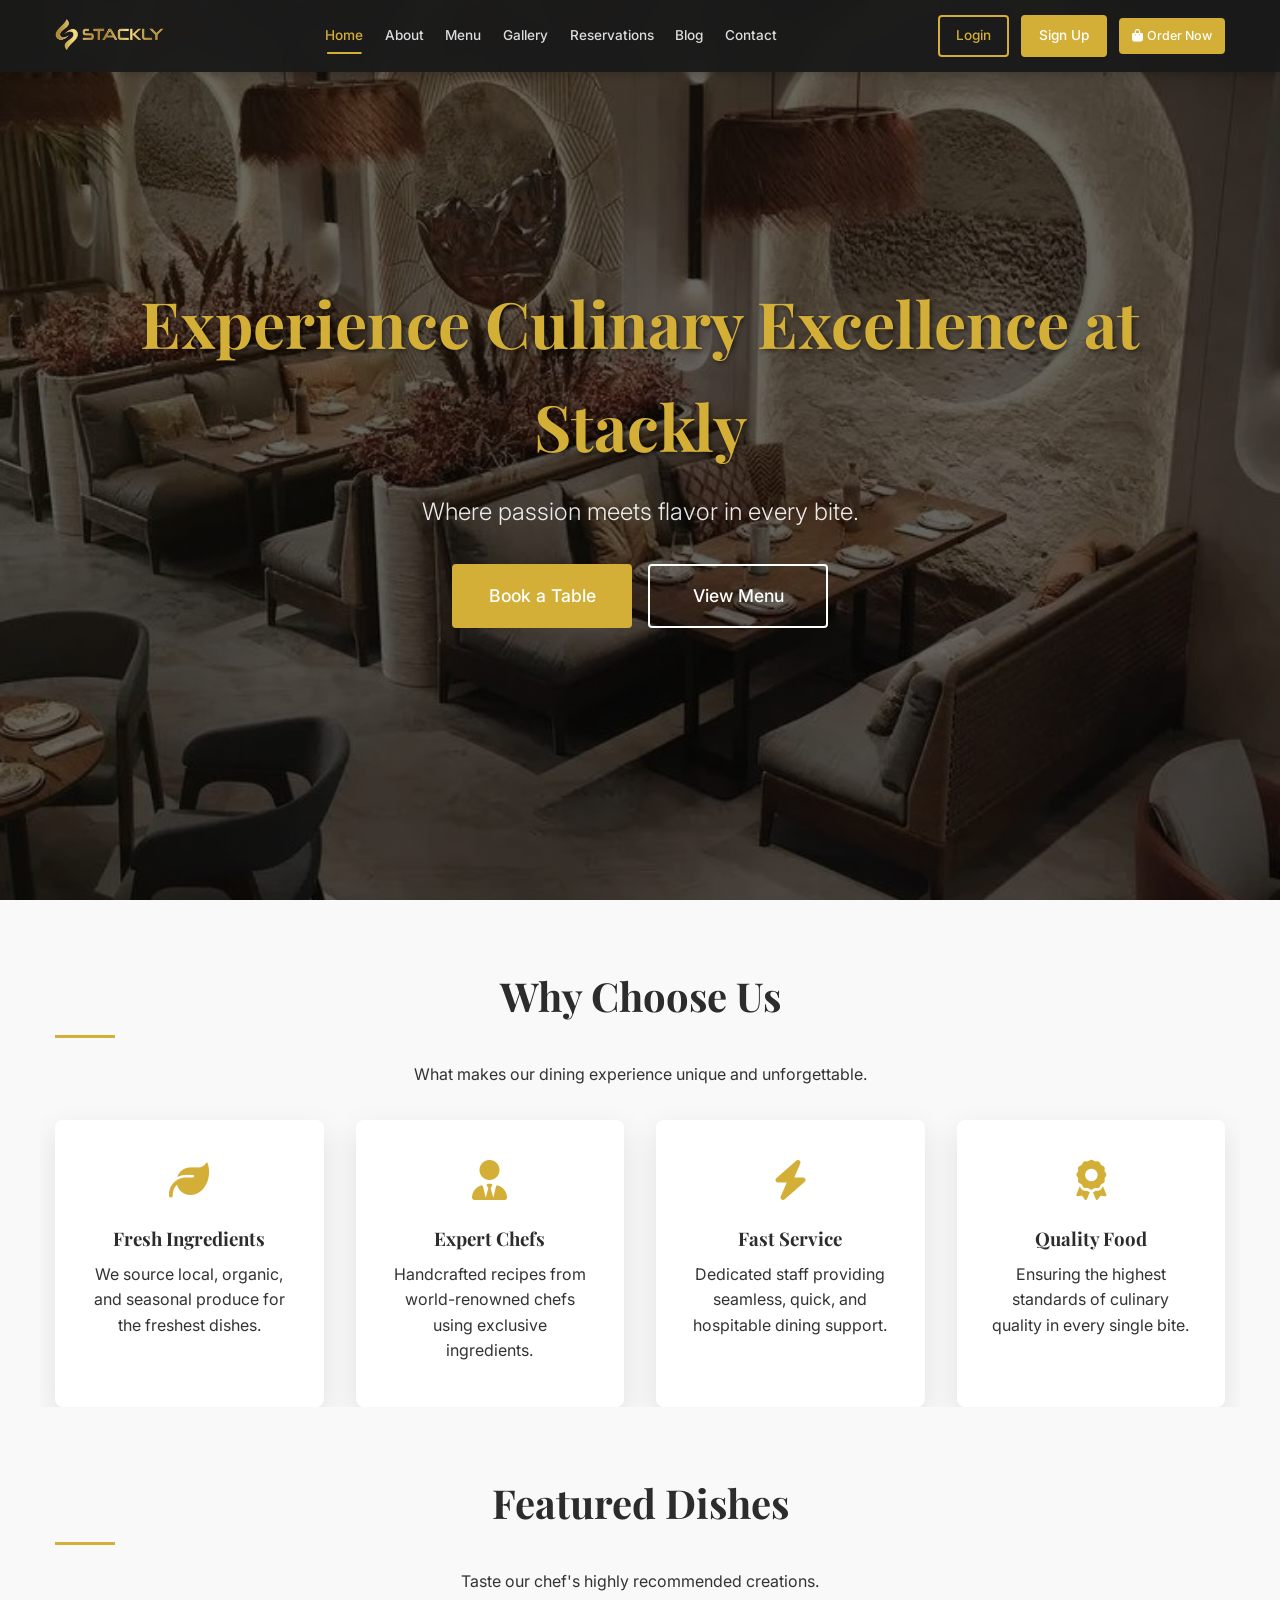
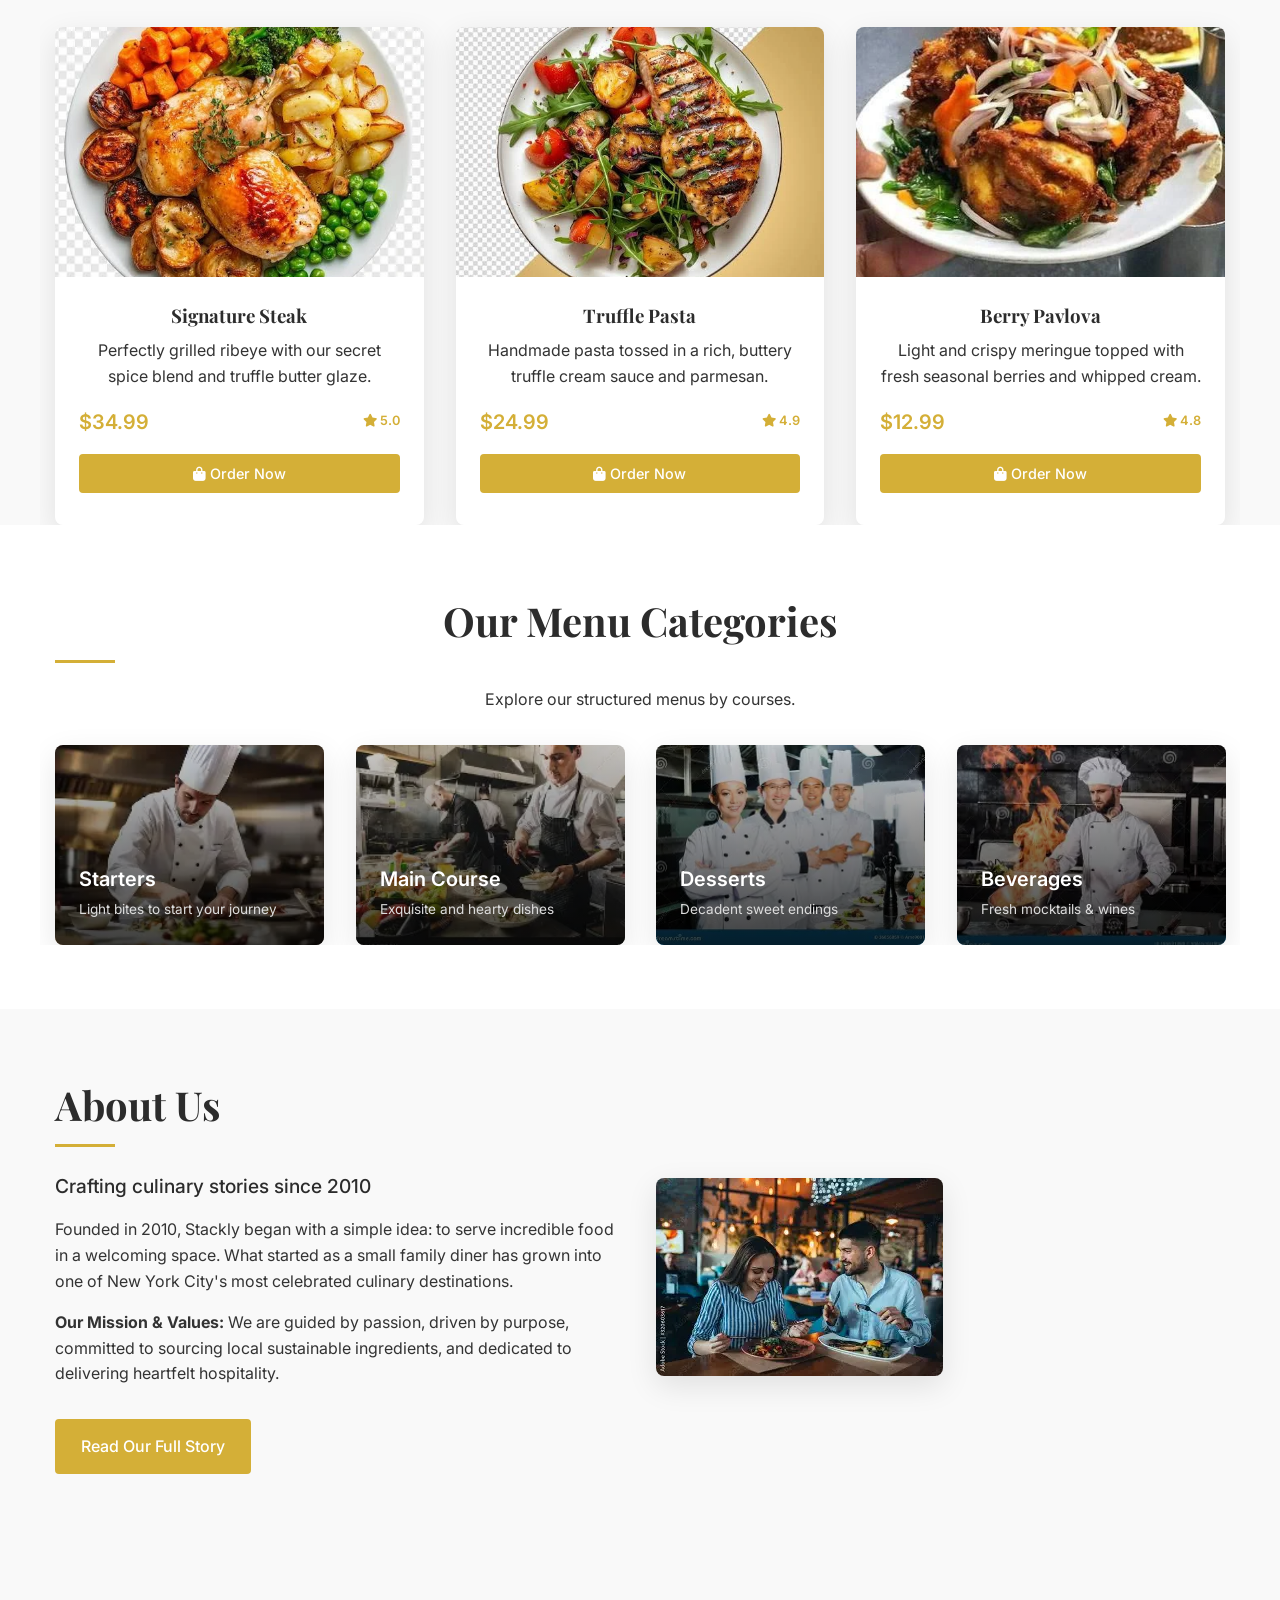
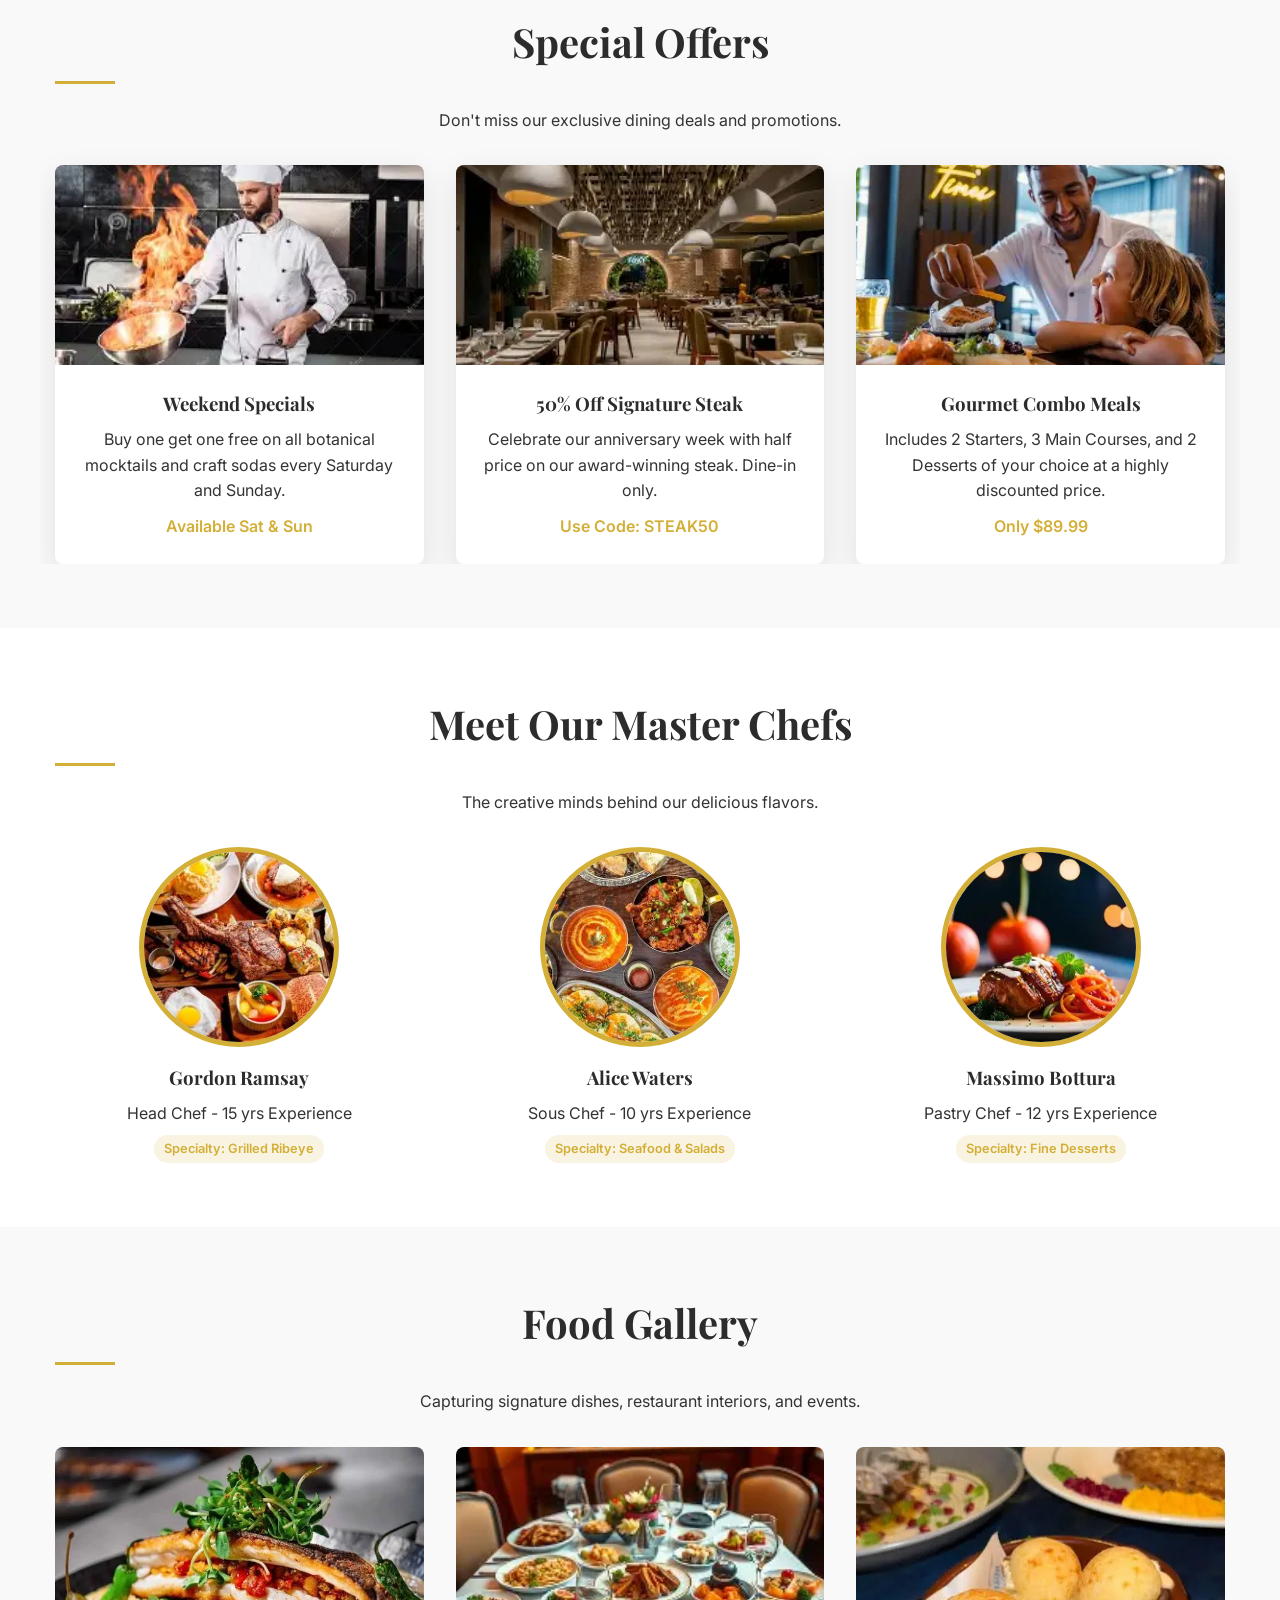
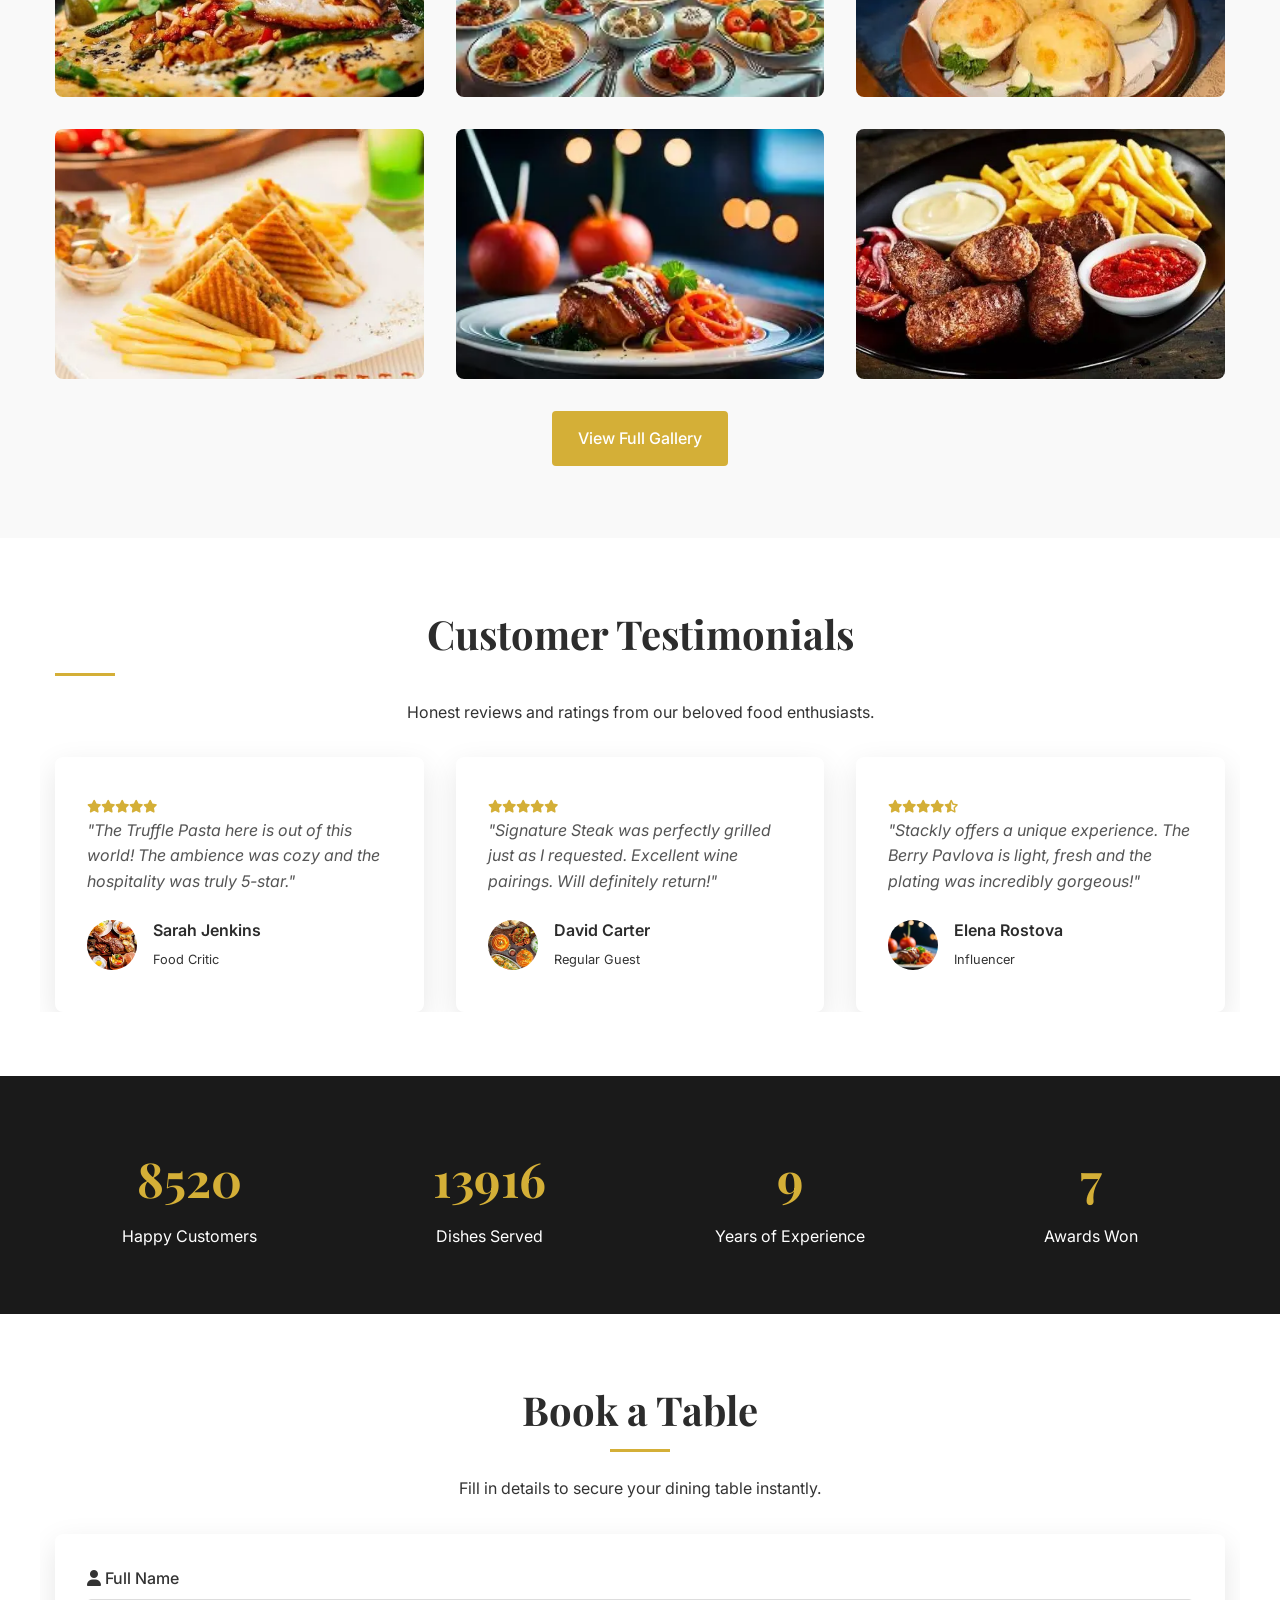
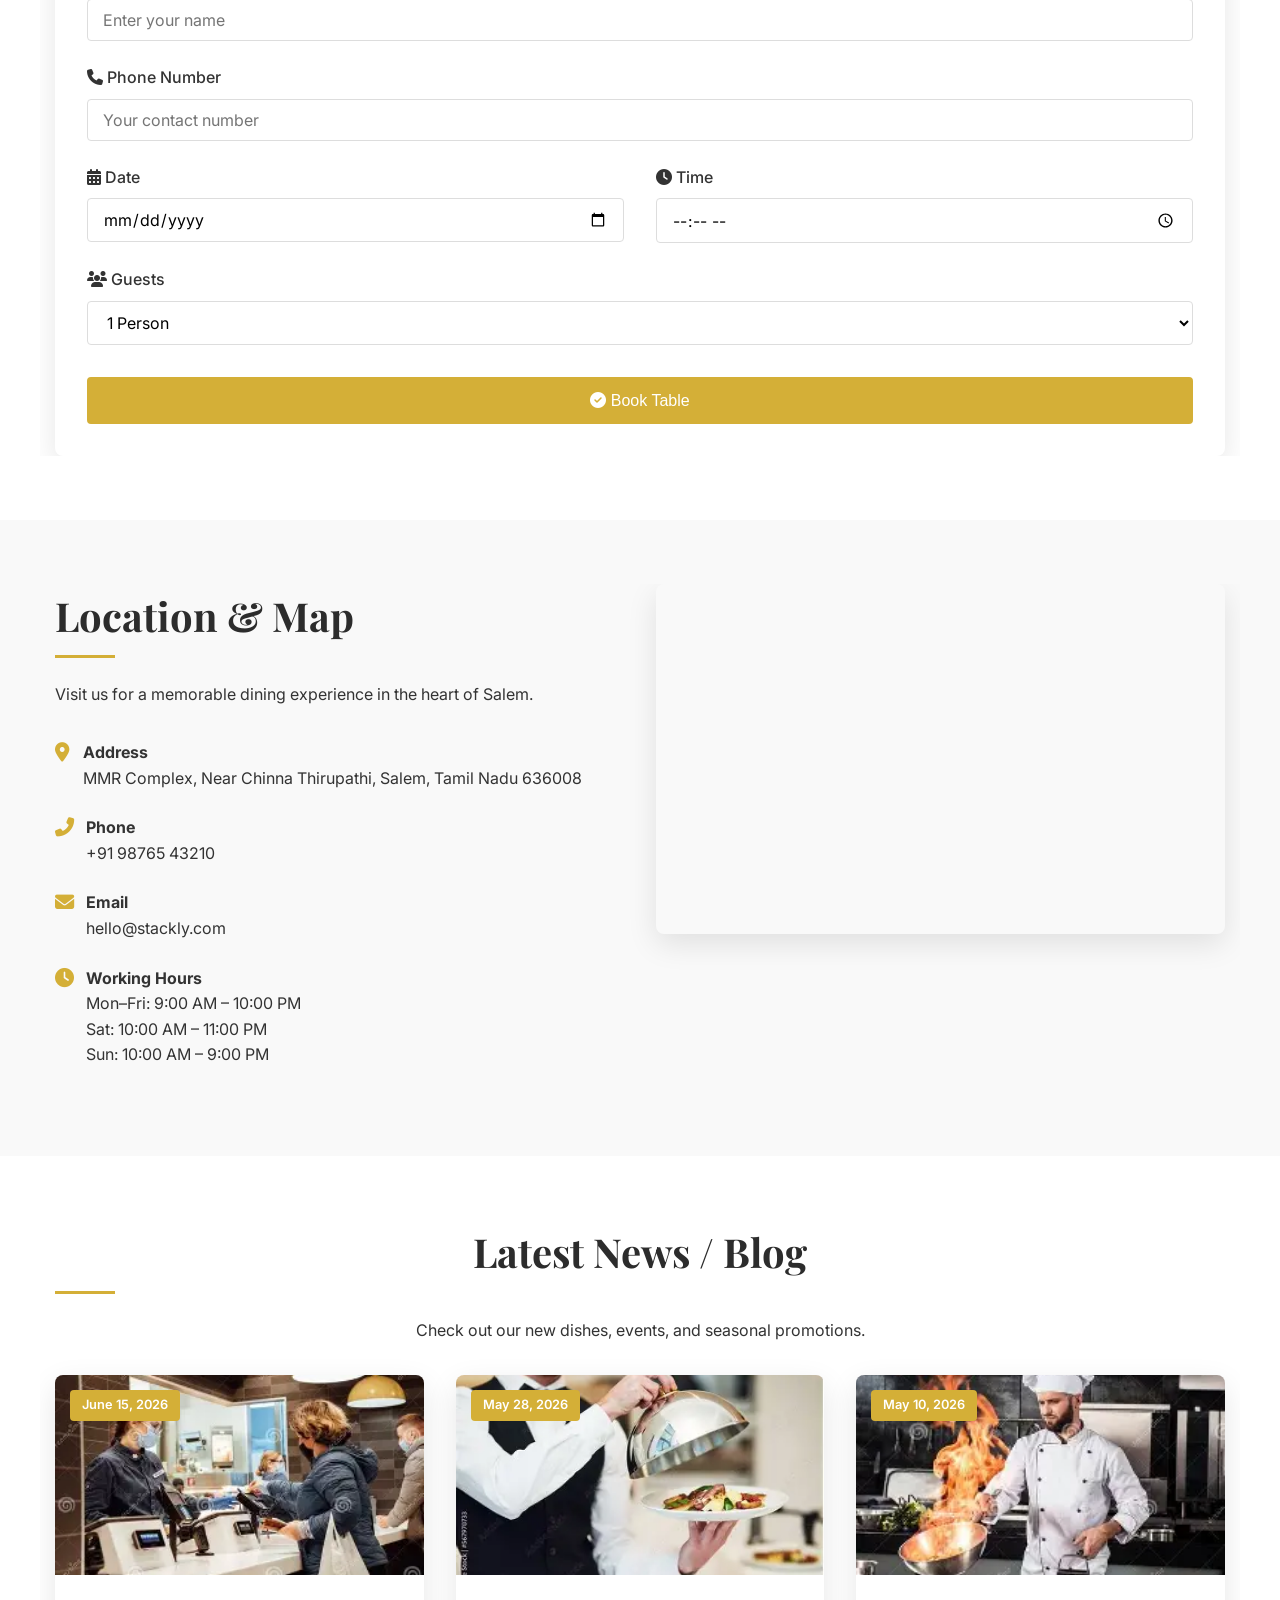
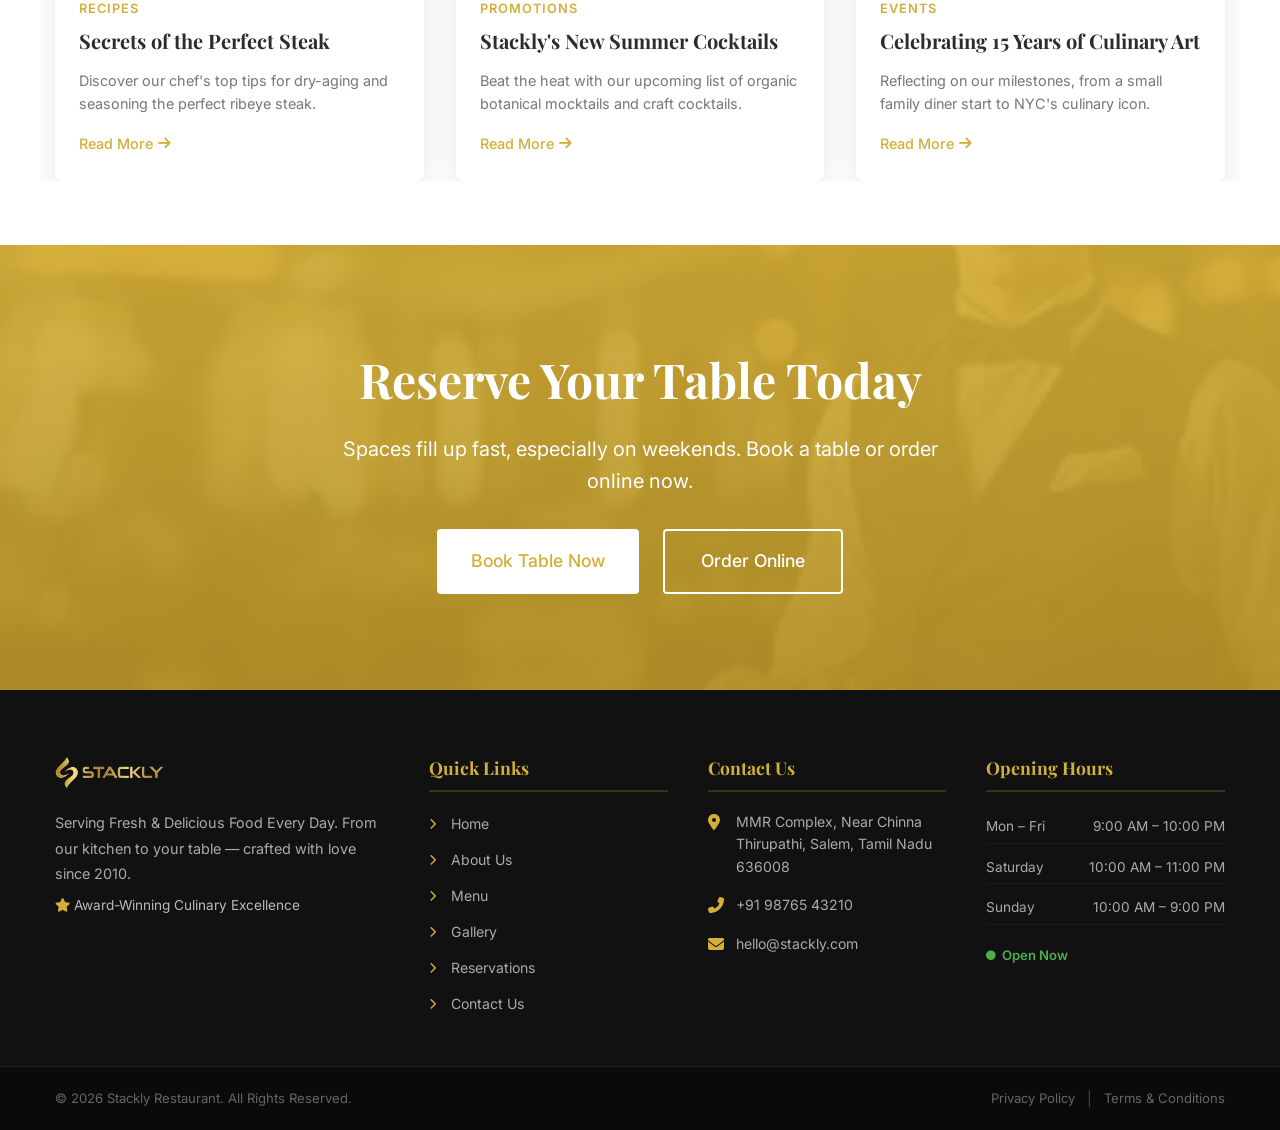
==== index.html @ 56bfc5b2 "Add files via upload" ====
<!DOCTYPE html>
<html lang="en">
<head>
    <meta charset="UTF-8">
    <meta name="viewport" content="width=device-width, initial-scale=1.0">
    <title>Stackly - Premium Modern Restaurant</title>
    <meta name="description" content="Experience culinary excellence at Stackly Restaurant. Explore our menu, meet our master chefs, book a table, and enjoy premium dining.">
    <!-- Google Fonts -->
    <link href="https://fonts.googleapis.com/css2?family=Inter:wght@300;400;500;600&family=Playfair+Display:wght@400;600;700&display=swap" rel="stylesheet">
    <!-- FontAwesome -->
    <link rel="stylesheet" href="https://cdnjs.cloudflare.com/ajax/libs/font-awesome/6.4.0/css/all.min.css">
    <!-- AOS - Animate On Scroll Library -->
    <link rel="stylesheet" href="https://unpkg.com/aos@2.3.4/dist/aos.css">
    <!-- CSS -->
    <link rel="stylesheet" href="style.css">
</head>
<body>

    <!-- ===================== PRELOADER ===================== -->
    <div id="preloader" class="preloader">
        <div class="loader-content">
            <h2 class="loader-text primary-text">Preparing Your Dining Experience...</h2>
            <h3 class="loader-text secondary-text">Fresh Flavors Loading...</h3>
            <div class="spinner"></div>
        </div>
    </div>

    <!-- ===================== NAVBAR ===================== -->
    <header class="navbar" id="navbar">
        <div class="container nav-container">
           <a href="index.html" class="logo">
    <img src="images/stackly-logo.webp" alt="Stackly" style="height:40px; width:auto; display:block;">
</a>
            <nav class="nav-links">
                <a href="index.html"        class="nav-link active">Home</a>
                 <a href="about.html"        class="nav-link">About</a>
                <a href="menu.html"         class="nav-link">Menu</a>
                <a href="gallery.html"      class="nav-link">Gallery</a>
                <a href="reservations.html" class="nav-link">Reservations</a>
                <a href="blog.html"         class="nav-link">Blog</a>
                <a href="contact.html"      class="nav-link">Contact</a>
                
            </nav>
            <div class="nav-actions">
                <a href="login.html"      class="btn btn-outline" id="nav-login-btn">Login</a>
                <a href="signup.html"     class="btn btn-primary" id="nav-signup-btn">Sign Up</a>
                <a href="#"       class="btn btn-primary" id="nav-order-btn" onclick="redirectTo404(event)"><i class="fas fa-shopping-bag"></i> Order Now</a>
                <button class="mobile-menu-toggle" id="mobile-menu-toggle-btn"><i class="fas fa-bars"></i></button>
            </div>
        </div>
    </header>

    <!-- ===================== APP ROOT ===================== -->
    <main id="app-root">

        <!-- ================================================
             HOME PAGE
        ================================================ -->
        <section id="home" class="page-section active-section">

            <!-- 1. Hero Section -->
            <div class="hero-section" style="background-image: linear-gradient(rgba(0,0,0,0.6), rgba(0,0,0,0.6)), url('images/25.webp');">
                <div class="hero-content container">
                    <h1 class="hero-title" data-aos="fade-down" data-aos-duration="1000">Experience Culinary Excellence at Stackly</h1>
                    <p class="hero-subtitle" data-aos="fade-up" data-aos-delay="200" data-aos-duration="1000">Where passion meets flavor in every bite.</p>
                    <div class="hero-btns" data-aos="fade-up" data-aos-delay="400" data-aos-duration="1000">
                        <a href="#" class="btn btn-primary btn-lg pulse-btn" onclick="redirectTo404(event)">Book a Table</a>
                        <a href="#" class="btn btn-outline btn-lg" style="border-color:white; color:white;" onclick="redirectTo404(event)">View Menu</a>
                    </div>
                </div>
            </div>

            <!-- 2. Why Choose Us -->
            <section class="why-choose-us-section py-5">
                <div class="container">
                    <h2 class="section-title text-center" data-aos="fade-up">Why Choose Us</h2>
                    <p class="text-center text-muted mb-4" data-aos="fade-up" data-aos-delay="100">What makes our dining experience unique and unforgettable.</p>
                    <div class="grid-4 mt-4">
                        <div class="feature-card" data-aos="zoom-in" data-aos-delay="100">
                            <i class="fas fa-leaf feature-icon"></i>
                            <h3>Fresh Ingredients</h3>
                            <p>We source local, organic, and seasonal produce for the freshest dishes.</p>
                        </div>
                        <div class="feature-card" data-aos="zoom-in" data-aos-delay="200">
                            <i class="fas fa-user-tie feature-icon"></i>
                            <h3>Expert Chefs</h3>
                            <p>Handcrafted recipes from world-renowned chefs using exclusive ingredients.</p>
                        </div>
                        <div class="feature-card" data-aos="zoom-in" data-aos-delay="300">
                            <i class="fas fa-bolt feature-icon"></i>
                            <h3>Fast Service</h3>
                            <p>Dedicated staff providing seamless, quick, and hospitable dining support.</p>
                        </div>
                        <div class="feature-card" data-aos="zoom-in" data-aos-delay="400">
                            <i class="fas fa-award feature-icon"></i>
                            <h3>Quality Food</h3>
                            <p>Ensuring the highest standards of culinary quality in every single bite.</p>
                        </div>
                    </div>
                </div>
            </section>

            <!-- 3. Featured Dishes -->
            <section class="featured-dishes container py-5">
                <h2 class="section-title text-center" data-aos="fade-up">Featured Dishes</h2>
                <p class="text-center text-muted mb-4" data-aos="fade-up" data-aos-delay="100">Taste our chef's highly recommended creations.</p>
                <div class="grid-3 mt-4">
                    <div class="food-card" data-aos="fade-up" data-aos-delay="100">
                        <div class="food-img"><img src="images/26.webp" alt="Signature Steak"></div>
                        <div class="food-info">
                            <h3>Signature Steak</h3>
                            <p>Perfectly grilled ribeye with our secret spice blend and truffle butter glaze.</p>
                            <div class="flex-between mt-3" style="display:flex; justify-content:space-between; align-items:center;">
                                <span class="price" style="margin-top:0;">$34.99</span>
                                <span class="stars" style="color:var(--primary); font-weight:600;"><i class="fas fa-star"></i> 5.0</span>
                            </div>
                            <a href="#" class="btn btn-primary btn-sm w-100 mt-3" onclick="redirectTo404(event)"><i class="fas fa-shopping-bag"></i> Order Now</a>
                        </div>
                    </div>
                    <div class="food-card" data-aos="fade-up" data-aos-delay="200">
                        <div class="food-img"><img src="images/27.webp" alt="Truffle Pasta"></div>
                        <div class="food-info">
                            <h3>Truffle Pasta</h3>
                            <p>Handmade pasta tossed in a rich, buttery truffle cream sauce and parmesan.</p>
                            <div class="flex-between mt-3" style="display:flex; justify-content:space-between; align-items:center;">
                                <span class="price" style="margin-top:0;">$24.99</span>
                                <span class="stars" style="color:var(--primary); font-weight:600;"><i class="fas fa-star"></i> 4.9</span>
                            </div>
                            <a href="#" class="btn btn-primary btn-sm w-100 mt-3" onclick="redirectTo404(event)"><i class="fas fa-shopping-bag"></i> Order Now</a>
                        </div>
                    </div>
                    <div class="food-card" data-aos="fade-up" data-aos-delay="300">
                        <div class="food-img"><img src="images/28.webp" alt="Berry Pavlova"></div>
                        <div class="food-info">
                            <h3>Berry Pavlova</h3>
                            <p>Light and crispy meringue topped with fresh seasonal berries and whipped cream.</p>
                            <div class="flex-between mt-3" style="display:flex; justify-content:space-between; align-items:center;">
                                <span class="price" style="margin-top:0;">$12.99</span>
                                <span class="stars" style="color:var(--primary); font-weight:600;"><i class="fas fa-star"></i> 4.8</span>
                            </div>
                            <a href="#" class="btn btn-primary btn-sm w-100 mt-3" onclick="redirectTo404(event)"><i class="fas fa-shopping-bag"></i> Order Now</a>
                        </div>
                    </div>
                </div>
            </section>

            <!-- 4. Menu Categories -->
            <section class="categories-section py-5" style="background:#fff;">
                <div class="container">
                    <h2 class="section-title text-center" data-aos="fade-up">Our Menu Categories</h2>
                    <p class="text-center text-muted mb-4" data-aos="fade-up" data-aos-delay="100">Explore our structured menus by courses.</p>
                    <div class="grid-4 mt-4">
                        <a href="#" class="category-card" data-aos="flip-left" data-aos-delay="100" onclick="redirectTo404(event)">
                            <img src="images/12.webp" alt="Starters">
                            <div class="category-overlay">
                                <h3>Starters</h3>
                                <p>Light bites to start your journey</p>
                            </div>
                        </a>
                        <a href="#" class="category-card" data-aos="flip-left" data-aos-delay="200" onclick="redirectTo404(event)">
                            <img src="images/13.webp" alt="Main Course">
                            <div class="category-overlay">
                                <h3>Main Course</h3>
                                <p>Exquisite and hearty dishes</p>
                            </div>
                        </a>
                        <a href="#" class="category-card" data-aos="flip-left" data-aos-delay="300" onclick="redirectTo404(event)">
                            <img src="images/14.webp" alt="Desserts">
                            <div class="category-overlay">
                                <h3>Desserts</h3>
                                <p>Decadent sweet endings</p>
                            </div>
                        </a>
                        <a href="#" class="category-card" data-aos="flip-left" data-aos-delay="400" onclick="redirectTo404(event)">
                            <img src="images/15.webp" alt="Beverages">
                            <div class="category-overlay">
                                <h3>Beverages</h3>
                                <p>Fresh mocktails & wines</p>
                            </div>
                        </a>
                    </div>
                </div>
            </section>

            <!-- 5. About Us Summary -->
            <section class="py-5">
                <div class="container grid-2 align-center gap-5">
                    <div data-aos="fade-right">
                        <h2 class="section-title">About Us</h2>
                        <h3 class="mt-2 text-muted" style="font-family:var(--font-body); font-weight:500; font-size:1.2rem;">Crafting culinary stories since 2010</h3>
                        <p class="mt-3">Founded in 2010, Stackly began with a simple idea: to serve incredible food in a welcoming space. What started as a small family diner has grown into one of New York City's most celebrated culinary destinations.</p>
                        <p class="mt-3"><strong>Our Mission & Values:</strong> We are guided by passion, driven by purpose, committed to sourcing local sustainable ingredients, and dedicated to delivering heartfelt hospitality.</p>
                        <a href="#" class="btn btn-primary mt-4" onclick="redirectTo404(event)">Read Our Full Story</a>
                    </div>
                    <div data-aos="fade-left">
                        <img src="images/7.webp" alt="Our Story" class="rounded-img">
                    </div>
                </div>
            </section>

            <!-- 6. Special Offers -->
            <section class="py-5" style="background:var(--bg-light);">
                <div class="container">
                    <h2 class="section-title text-center" data-aos="fade-up">Special Offers</h2>
                    <p class="text-center text-muted mb-4" data-aos="fade-up" data-aos-delay="100">Don't miss our exclusive dining deals and promotions.</p>
                    <div class="grid-3 mt-4">
                        <div class="food-card" data-aos="fade-up" data-aos-delay="100">
                            <div class="food-img" style="height:200px;"><img src="images/15.webp" alt="Happy Hours"></div>
                            <div class="food-info">
                                <h3>Weekend Specials</h3>
                                <p>Buy one get one free on all botanical mocktails and craft sodas every Saturday and Sunday.</p>
                                <span class="price" style="color:var(--primary); font-size:1rem; margin-top:10px;">Available Sat & Sun</span>
                            </div>
                        </div>
                        <div class="food-card" data-aos="fade-up" data-aos-delay="200">
                            <div class="food-img" style="height:200px;"><img src="images/1.webp" alt="Anniversary Steak"></div>
                            <div class="food-info">
                                <h3>50% Off Signature Steak</h3>
                                <p>Celebrate our anniversary week with half price on our award-winning steak. Dine-in only.</p>
                                <span class="price" style="color:var(--primary); font-size:1rem; margin-top:10px;">Use Code: STEAK50</span>
                            </div>
                        </div>
                        <div class="food-card" data-aos="fade-up" data-aos-delay="300">
                            <div class="food-img" style="height:200px;"><img src="images/6.webp" alt="Combo Meals"></div>
                            <div class="food-info">
                                <h3>Gourmet Combo Meals</h3>
                                <p>Includes 2 Starters, 3 Main Courses, and 2 Desserts of your choice at a highly discounted price.</p>
                                <span class="price" style="color:var(--primary); font-size:1rem; margin-top:10px;">Only $89.99</span>
                            </div>
                        </div>
                    </div>
                </div>
            </section>

            <!-- 7. Chef Section -->
            <section class="py-5" style="background:#fff;">
                <div class="container">
                    <h2 class="section-title text-center" data-aos="fade-up">Meet Our Master Chefs</h2>
                    <p class="text-center text-muted mb-4" data-aos="fade-up" data-aos-delay="100">The creative minds behind our delicious flavors.</p>
                    <div class="grid-3 mt-4">
                        <div class="chef-card" data-aos="zoom-in" data-aos-delay="100">
                            <img src="images/8.webp" alt="Gordon Ramsay">
                            <h3 class="mt-3">Gordon Ramsay</h3>
                            <p class="text-muted">Head Chef - 15 yrs Experience</p>
                            <span class="badge bg-success" style="background:rgba(212,175,55,0.15); color:var(--primary); margin-top:8px; display:inline-block; padding:4px 10px; border-radius:20px; font-weight:600; font-size:0.8rem;">Specialty: Grilled Ribeye</span>
                        </div>
                        <div class="chef-card" data-aos="zoom-in" data-aos-delay="200">
                            <img src="images/9.webp" alt="Alice Waters">
                            <h3 class="mt-3">Alice Waters</h3>
                            <p class="text-muted">Sous Chef - 10 yrs Experience</p>
                            <span class="badge bg-success" style="background:rgba(212,175,55,0.15); color:var(--primary); margin-top:8px; display:inline-block; padding:4px 10px; border-radius:20px; font-weight:600; font-size:0.8rem;">Specialty: Seafood & Salads</span>
                        </div>
                        <div class="chef-card" data-aos="zoom-in" data-aos-delay="300">
                            <img src="images/10.webp" alt="Massimo Bottura">
                            <h3 class="mt-3">Massimo Bottura</h3>
                            <p class="text-muted">Pastry Chef - 12 yrs Experience</p>
                            <span class="badge bg-success" style="background:rgba(212,175,55,0.15); color:var(--primary); margin-top:8px; display:inline-block; padding:4px 10px; border-radius:20px; font-weight:600; font-size:0.8rem;">Specialty: Fine Desserts</span>
                        </div>
                    </div>
                </div>
            </section>

            <!-- 8. Food Gallery -->
            <section class="py-5" style="background:var(--bg-light);">
                <div class="container">
                    <h2 class="section-title text-center" data-aos="fade-up">Food Gallery</h2>
                    <p class="text-center text-muted mb-4" data-aos="fade-up" data-aos-delay="100">Capturing signature dishes, restaurant interiors, and events.</p>
                    <div class="grid-3 gallery-grid mt-4">
                        <img src="images/29.webp" alt="Signature Steak" class="gallery-img" data-aos="zoom-in" data-aos-delay="100">
                        <img src="images/2.webp" alt="Restaurant Interior" class="gallery-img" data-aos="zoom-in" data-aos-delay="150">
                        <img src="images/31.webp" alt="Fresh Salads" class="gallery-img" data-aos="zoom-in" data-aos-delay="200">
                        <img src="images/32.webp" alt="Gourmet Pasta" class="gallery-img" data-aos="zoom-in" data-aos-delay="100">
                        <img src="images/10.webp" alt="Exquisite Desserts" class="gallery-img" data-aos="zoom-in" data-aos-delay="150">
                        <img src="images/37.webp" alt="Exclusive Dining Event" class="gallery-img" data-aos="zoom-in" data-aos-delay="200">
                    </div>
                    <div class="text-center mt-4" data-aos="fade-up">
                        <a href="#" class="btn btn-primary" onclick="redirectTo404(event)">View Full Gallery</a>
                    </div>
                </div>
            </section>

            <!-- 9. Customer Testimonials -->
            <section class="testimonials-section py-5" style="background:#fff;">
                <div class="container">
                    <h2 class="section-title text-center" data-aos="fade-up">Customer Testimonials</h2>
                    <p class="text-center text-muted mb-4" data-aos="fade-up" data-aos-delay="100">Honest reviews and ratings from our beloved food enthusiasts.</p>
                    <div class="grid-3 mt-4">
                        <div class="testimonial-card" data-aos="fade-up" data-aos-delay="100">
                            <div class="stars mb-2"><i class="fas fa-star"></i><i class="fas fa-star"></i><i class="fas fa-star"></i><i class="fas fa-star"></i><i class="fas fa-star"></i></div>
                            <p class="testimonial-quote">"The Truffle Pasta here is out of this world! The ambience was cozy and the hospitality was truly 5-star."</p>
                            <div class="testimonial-author">
                                <img src="images/8.webp" alt="Sarah Jenkins" class="testimonial-avatar">
                                <div class="testimonial-meta">
                                    <h4>Sarah Jenkins</h4>
                                    <span class="text-muted" style="font-size:0.8rem;">Food Critic</span>
                                </div>
                            </div>
                        </div>
                        <div class="testimonial-card" data-aos="fade-up" data-aos-delay="200">
                            <div class="stars mb-2"><i class="fas fa-star"></i><i class="fas fa-star"></i><i class="fas fa-star"></i><i class="fas fa-star"></i><i class="fas fa-star"></i></div>
                            <p class="testimonial-quote">"Signature Steak was perfectly grilled just as I requested. Excellent wine pairings. Will definitely return!"</p>
                            <div class="testimonial-author">
                                <img src="images/9.webp" alt="David Carter" class="testimonial-avatar">
                                <div class="testimonial-meta">
                                    <h4>David Carter</h4>
                                    <span class="text-muted" style="font-size:0.8rem;">Regular Guest</span>
                                </div>
                            </div>
                        </div>
                        <div class="testimonial-card" data-aos="fade-up" data-aos-delay="300">
                            <div class="stars mb-2"><i class="fas fa-star"></i><i class="fas fa-star"></i><i class="fas fa-star"></i><i class="fas fa-star"></i><i class="fas fa-star-half-alt"></i></div>
                            <p class="testimonial-quote">"Stackly offers a unique experience. The Berry Pavlova is light, fresh and the plating was incredibly gorgeous!"</p>
                            <div class="testimonial-author">
                                <img src="images/10.webp" alt="Elena Rostova" class="testimonial-avatar">
                                <div class="testimonial-meta">
                                    <h4>Elena Rostova</h4>
                                    <span class="text-muted" style="font-size:0.8rem;">Influencer</span>
                                </div>
                            </div>
                        </div>
                    </div>
                </div>
            </section>

            <!-- 10. Statistics Counter -->
            <div id="stats-section" class="stats-section py-5" style="background:var(--bg-dark);">
                <div class="container grid-4 text-center">
                    <div class="stat-item" data-aos="fade-up" data-aos-delay="100"><h3 class="counter" data-target="15000">0</h3><p>Happy Customers</p></div>
                    <div class="stat-item" data-aos="fade-up" data-aos-delay="200"><h3 class="counter" data-target="24500">0</h3><p>Dishes Served</p></div>
                    <div class="stat-item" data-aos="fade-up" data-aos-delay="300"><h3 class="counter" data-target="15">0</h3><p>Years of Experience</p></div>
                    <div class="stat-item" data-aos="fade-up" data-aos-delay="400"><h3 class="counter" data-target="12">0</h3><p>Awards Won</p></div>
                </div>
            </div>

            <!-- 11. Reservation Section -->
            <section class="py-5" style="background:#fff;">
                <div class="container max-w-md text-center">
                    <h2 class="section-title text-center" data-aos="fade-up">Book a Table</h2>
                    <p class="text-center text-muted mb-4" data-aos="fade-up" data-aos-delay="100">Fill in details to secure your dining table instantly.</p>
                    <form id="reservation-form" class="styled-form card p-4" data-aos="fade-up" data-aos-delay="200" onsubmit="handleReservationSubmit(event)">
                        <div class="form-group"><label><i class="fas fa-user"></i> Full Name</label><input type="text" placeholder="Enter your name" class="form-control" required></div>
                        <div class="form-group"><label><i class="fas fa-phone"></i> Phone Number</label><input type="tel" placeholder="Your contact number" class="form-control" required></div>
                        <div class="grid-2 gap-3" style="grid-template-columns: 1fr 1fr; margin-bottom: 0;">
                            <div class="form-group"><label><i class="fas fa-calendar-alt"></i> Date</label><input type="date" required class="form-control"></div>
                            <div class="form-group"><label><i class="fas fa-clock"></i> Time</label><input type="time" required class="form-control"></div>
                        </div>
                        <div class="form-group"><label><i class="fas fa-users"></i> Guests</label>
                            <select required class="form-control">
                                <option>1 Person</option><option>2 People</option><option>3 People</option><option>4 People</option><option>5+ People</option>
                            </select>
                        </div>
                        <button type="submit" class="btn btn-primary w-100 mt-2"><i class="fas fa-check-circle"></i> Book Table</button>
                    </form>
                    <div id="reservation-msg" class="success-msg hidden mt-3 p-3 text-center">🎉 Table reserved successfully! We look forward to hosting you.</div>
                </div>
            </section>

            <!-- 12. Location & Map -->
<!-- 12. Location & Map -->
<section class="py-5" style="background:var(--bg-light);">
    <div class="container grid-2 align-start gap-5">
        <div data-aos="fade-right">
            <h2 class="section-title">Location &amp; Map</h2>
            <p class="text-muted mb-4">Visit us for a memorable dining experience in the heart of Salem.</p>
            <div class="location-info">
                <div class="footer-contact-item" style="color:var(--text-dark); margin-bottom:1.5rem;">
                    <i class="fas fa-map-marker-alt" style="font-size:1.2rem;"></i>
                    <div>
                        <strong>Address</strong>
                        <p>MMR Complex, Near Chinna Thirupathi, Salem, Tamil Nadu 636008</p>
                    </div>
                </div>
                <div class="footer-contact-item" style="color:var(--text-dark); margin-bottom:1.5rem;">
                    <i class="fas fa-phone-alt" style="font-size:1.2rem;"></i>
                    <div>
                        <strong>Phone</strong>
                        <p>+91 98765 43210</p>
                    </div>
                </div>
                <div class="footer-contact-item" style="color:var(--text-dark); margin-bottom:1.5rem;">
                    <i class="fas fa-envelope" style="font-size:1.2rem;"></i>
                    <div>
                        <strong>Email</strong>
                        <p>hello@stackly.com</p>
                    </div>
                </div>
                <div class="footer-contact-item" style="color:var(--text-dark); margin-bottom:1.5rem;">
                    <i class="fas fa-clock" style="font-size:1.2rem;"></i>
                    <div>
                        <strong>Working Hours</strong>
                        <p>Mon–Fri: 9:00 AM – 10:00 PM</p>
                        <p>Sat: 10:00 AM – 11:00 PM</p>
                        <p>Sun: 10:00 AM – 9:00 PM</p>
                    </div>
                </div>
            </div>
        </div>
        <div class="map-container" data-aos="fade-left" style="height:350px; border-radius:8px; overflow:hidden; box-shadow:var(--shadow);">
            <iframe src="https://www.google.com/maps/embed?pb=!1m18!1m12!1m3!1d3910.838545049019!2d78.1592487!3d11.6642365!2m3!1f0!2f0!3f0!3m2!1i1024!2i768!4f13.1!3m3!1m2!1s0x3babf1e5c5c5c5c5%3A0x5c5c5c5c5c5c5c5c!2sChinna%20Thirupathi%2C%20Salem%2C%20Tamil%20Nadu!5e0!3m2!1sen!2sin!4v1700000000000" width="100%" height="100%" style="border:0;" allowfullscreen="" loading="lazy" referrerpolicy="no-referrer-when-downgrade"></iframe>
        </div>
    </div>
</section>

            <!-- 13. Latest News / Blog -->
            <section class="py-5" style="background:#fff;">
                <div class="container">
                    <h2 class="section-title text-center" data-aos="fade-up">Latest News / Blog</h2>
                    <p class="text-center text-muted mb-4" data-aos="fade-up" data-aos-delay="100">Check out our new dishes, events, and seasonal promotions.</p>
                    <div class="grid-3 mt-4">
                        <div class="blog-card" data-aos="fade-up" data-aos-delay="100">
                            <div class="blog-img"><img src="images/19.webp" alt="Perfect Steak"><span class="blog-date">June 15, 2026</span></div>
                            <div class="blog-info">
                                <span class="blog-tag" style="color:var(--primary); font-weight:600; font-size:0.8rem; text-transform:uppercase; letter-spacing:1px; display:block; margin-bottom:5px;">Recipes</span>
                                <h3>Secrets of the Perfect Steak</h3>
                                <p>Discover our chef's top tips for dry-aging and seasoning the perfect ribeye steak.</p>
                                <a href="#" class="blog-link" onclick="redirectTo404(event)">Read More <i class="fas fa-arrow-right"></i></a>
                            </div>
                        </div>
                        <div class="blog-card" data-aos="fade-up" data-aos-delay="200">
                            <div class="blog-img"><img src="images/18.webp" alt="Summer Drinks"><span class="blog-date">May 28, 2026</span></div>
                            <div class="blog-info">
                                <span class="blog-tag" style="color:var(--primary); font-weight:600; font-size:0.8rem; text-transform:uppercase; letter-spacing:1px; display:block; margin-bottom:5px;">Promotions</span>
                                <h3>Stackly's New Summer Cocktails</h3>
                                <p>Beat the heat with our upcoming list of organic botanical mocktails and craft cocktails.</p>
                                <a href="#" class="blog-link" onclick="redirectTo404(event)">Read More <i class="fas fa-arrow-right"></i></a>
                            </div>
                        </div>
                        <div class="blog-card" data-aos="fade-up" data-aos-delay="300">
                            <div class="blog-img"><img src="images/15.webp" alt="Anniversary Celebration"><span class="blog-date">May 10, 2026</span></div>
                            <div class="blog-info">
                                <span class="blog-tag" style="color:var(--primary); font-weight:600; font-size:0.8rem; text-transform:uppercase; letter-spacing:1px; display:block; margin-bottom:5px;">Events</span>
                                <h3>Celebrating 15 Years of Culinary Art</h3>
                                <p>Reflecting on our milestones, from a small family diner start to NYC's culinary icon.</p>
                                <a href="#" class="blog-link" onclick="redirectTo404(event)">Read More <i class="fas fa-arrow-right"></i></a>
                            </div>
                        </div>
                    </div>
                </div>
            </section>

            <!-- 14. Call to Action -->
            <section class="cta-section">
                <div class="container text-center">
                    <h2 data-aos="fade-down">Reserve Your Table Today</h2>
                    <p data-aos="fade-up" data-aos-delay="150">Spaces fill up fast, especially on weekends. Book a table or order online now.</p>
                    <div class="hero-btns mt-4" data-aos="fade-up" data-aos-delay="300" style="justify-content:center; display:flex; gap:1.5rem;">
                        <a href="#" class="btn btn-light btn-lg pulse-btn" onclick="redirectTo404(event)">Book Table Now</a>
                        <a href="#" class="btn btn-outline btn-lg" style="border-color:white; color:white;" onclick="redirectTo404(event)">Order Online</a>
                    </div>
                </div>
            </section>

        </section>
        <!-- END HOME -->

        <!-- 404 Page -->
        <section id="404" class="page-section">
            <div class="page-404-wrapper">
                <h1 data-aos="zoom-in" class="error-code">404</h1>
                <h2 data-aos="fade-up" data-aos-delay="100">Table Not Found</h2>
                <p data-aos="fade-up" data-aos-delay="200">Looks like this table is reserved elsewhere. Let's guide you back to our restaurant.</p>
                <div class="flex-center gap-3 mt-4" data-aos="fade-up" data-aos-delay="300">
                    <a href="index.html" class="btn btn-primary">Back to Home</a>
                    <a href="#" class="btn btn-outline" onclick="redirectTo404(event)">View Menu</a>
                    <a href="#" class="btn btn-outline" onclick="redirectTo404(event)">Contact Us</a>
                </div>
            </div>
        </section>

    </main>
    <!-- END APP ROOT -->

    <!-- ===================== FOOTER ===================== -->
    <!-- FOOTER -->
<!-- FOOTER -->
<footer class="footer">
    <div class="footer-top">
        <div class="container footer-grid">
            <div class="footer-col">
    <div class="footer-logo" style="cursor:pointer;" onclick="window.location.href='index.html'">
        <img src="images/stackly-logo.webp" alt="Stackly" style="height:40px; width:auto; display:block; margin-bottom:1rem;">
    </div>
    <p class="footer-desc">Serving Fresh &amp; Delicious Food Every Day. From our kitchen to your table — crafted with love since 2010.</p>
    <p class="footer-tagline"><i class="fas fa-star" style="color:var(--primary);"></i> Award-Winning Culinary Excellence</p>
</div>
            <div class="footer-col">
                <h4 class="footer-heading">Quick Links</h4>
                <nav class="footer-links">
                    <a href="index.html"><i class="fas fa-chevron-right"></i> Home</a>
                    <a href="about.html"><i class="fas fa-chevron-right"></i> About Us</a>
                    <a href="menu.html"><i class="fas fa-chevron-right"></i> Menu</a>
                    <a href="gallery.html"><i class="fas fa-chevron-right"></i> Gallery</a>
                    <a href="reservations.html"><i class="fas fa-chevron-right"></i> Reservations</a>
                    <a href="contact.html"><i class="fas fa-chevron-right"></i> Contact Us</a>
                </nav>
            </div>
            <div class="footer-col">
                <h4 class="footer-heading">Contact Us</h4>
                <div class="footer-contact-item"><i class="fas fa-map-marker-alt"></i><span>MMR Complex, Near Chinna Thirupathi, Salem, Tamil Nadu 636008</span></div>
                <div class="footer-contact-item"><i class="fas fa-phone-alt"></i><span>+91 98765 43210</span></div>
                <div class="footer-contact-item"><i class="fas fa-envelope"></i><span>hello@stackly.com</span></div>
            </div>
            <div class="footer-col">
                <h4 class="footer-heading">Opening Hours</h4>
                <div class="footer-hours">
                    <div class="hours-row"><span>Mon &ndash; Fri</span><span>9:00 AM &ndash; 10:00 PM</span></div>
                    <div class="hours-row"><span>Saturday</span><span>10:00 AM &ndash; 11:00 PM</span></div>
                    <div class="hours-row"><span>Sunday</span><span>10:00 AM &ndash; 9:00 PM</span></div>
                    <div class="hours-status open"><i class="fas fa-circle"></i> Open Now</div>
                </div>
            </div>
        </div>
    </div>

    <div class="footer-bottom">
        <div class="container footer-bottom-inner">
            <p>&copy; 2026 Stackly Restaurant. All Rights Reserved.</p>
            <div class="footer-legal">
                <a href="contact.html">Privacy Policy</a><span>|</span><a href="contact.html">Terms &amp; Conditions</a>
            </div>
        </div>
    </div>
</footer>

    <!-- Back to Top -->
    <button id="back-to-top" class="back-to-top" title="Back to Top"><i class="fas fa-chevron-up"></i></button>

    <!-- Lightbox -->
    <div id="lightbox" class="lightbox hidden">
        <span class="lightbox-close">&times;</span>
        <img class="lightbox-content" id="lightbox-img" alt="Gallery Image">
    </div>

    <!-- AOS JS -->
    <script src="https://unpkg.com/aos@2.3.4/dist/aos.js"></script>
    <!-- App JS -->
    <script src="app.js"></script>
    <script>
        function redirectTo404(e) {
            e.preventDefault();
            window.location.href = '404.html';
        }
        
        function handleReservationSubmit(e) {
            e.preventDefault();
            const form = e.target;
            const inputs = form.querySelectorAll('input, select, textarea');
            let allFilled = true;
            inputs.forEach(input => {
                if (input.hasAttribute('required') && !input.value.trim()) {
                    allFilled = false;
                }
            });
            if (allFilled) {
                window.location.href = '404.html';
            }
        }
    </script>
</body>
</html>
---- style.css ----
/* Reset and Base Styles */
:root {
    --primary: #D4AF37; /* Warm Gold */
    --primary-dark: #b39129;
    --secondary: #2C2C2C; /* Dark Charcoal */
    --bg-dark: #1A1A1A;
    --bg-light: #F9F9F9;
    --text-dark: #333333;
    --text-light: #FFFFFF;
    --text-muted: #777777;
    
    --font-heading: 'Playfair Display', serif;
    --font-body: 'Inter', sans-serif;
    
    --transition: all 0.3s ease;
    --shadow: 0 10px 30px rgba(0, 0, 0, 0.1);
}

* {
    margin: 0;
    padding: 0;
    box-sizing: border-box;
}

body {
    font-family: var(--font-body);
    color: var(--text-dark);
    background-color: var(--bg-light);
    line-height: 1.6;
    overflow-x: hidden;
    scroll-behavior: smooth;
}

h1, h2, h3, h4, h5, h6 {
    font-family: var(--font-heading);
    color: var(--secondary);
    margin-bottom: 0.5rem;
}

a {
    text-decoration: none;
    color: inherit;
    transition: var(--transition);
}

img {
    max-width: 100%;
    height: auto;
    display: block;
}

ul {
    list-style: none;
}

.hidden {
    display: none !important;
}

.container {
    max-width: 1200px;
    margin: 0 auto;
    padding: 0 20px;
}

.py-5 { padding-top: 4rem; padding-bottom: 4rem; }
.pt-3 { padding-top: 1.5rem; }
.mt-2 { margin-top: 0.5rem; }
.mt-3 { margin-top: 1rem; }
.mt-4 { margin-top: 2rem; }
.mt-5 { margin-top: 3rem; }
.mb-3 { margin-bottom: 1rem; }
.mb-4 { margin-bottom: 2rem; }
.w-100 { width: 100%; }
.text-center { text-align: center; }
.max-w-md { max-width: 600px; margin: 0 auto; }
.border-top { border-top: 1px solid #ddd; }

/* Flex & Grid */
.flex-between { display: flex; justify-content: space-between; align-items: center; }
.flex-center { display: flex; justify-content: center; align-items: center; }
.gap-3 { gap: 1rem; }

.grid-2 { display: grid; grid-template-columns: repeat(2, 1fr); gap: 2rem; }
.grid-3 { display: grid; grid-template-columns: repeat(3, 1fr); gap: 2rem; }
.grid-4 { display: grid; grid-template-columns: repeat(4, 1fr); gap: 2rem; }
.align-center { align-items: center; }

@media (max-width: 768px) {
    .grid-2, .grid-3, .grid-4 { grid-template-columns: 1fr; }
    .md-text-left { text-align: center !important; }
}

/* Buttons */
.btn {
    display: inline-block;
    padding: 0.8rem 1.5rem;
    font-size: 1rem;
    font-weight: 500;
    border-radius: 4px;
    cursor: pointer;
    text-align: center;
    border: 2px solid transparent;
    transition: var(--transition);
}

.btn-lg { padding: 1rem 2rem; font-size: 1.1rem; }
.btn-sm { padding: 0.4rem 0.8rem; font-size: 0.9rem; }

.btn-primary {
    background-color: var(--primary);
    color: var(--text-light);
    border-color: var(--primary);
}

.btn-primary:hover {
    background-color: var(--primary-dark);
    border-color: var(--primary-dark);
    transform: translateY(-2px);
}

.btn-outline {
    background-color: transparent;
    color: var(--primary);
    border-color: var(--primary);
}

.btn-outline:hover {
    background-color: var(--primary);
    color: var(--text-light);
    transform: translateY(-2px);
}

.btn-success { background-color: #28a745; color: white; border-color: #28a745; }
.btn-danger { background-color: #dc3545; color: white; border-color: #dc3545; }

/* Preloader */
.preloader {
    position: fixed;
    top: 0;
    left: 0;
    width: 100%;
    height: 100%;
    background-color: var(--bg-dark);
    z-index: 9999;
    display: flex;
    justify-content: center;
    align-items: center;
    transition: opacity 0.8s ease, visibility 0.8s;
}

.loader-content {
    text-align: center;
    animation: fadeInOut 2s infinite alternate;
}

.loader-text {
    font-family: var(--font-heading);
    margin-bottom: 1rem;
}

.loader-text.primary-text {
    color: var(--primary);
    font-size: 2rem;
}

.loader-text.secondary-text {
    color: var(--text-light);
    font-size: 1.5rem;
    font-weight: 300;
}

.spinner {
    width: 50px;
    height: 50px;
    border: 5px solid rgba(212, 175, 55, 0.3);
    border-top-color: var(--primary);
    border-radius: 50%;
    margin: 0 auto;
    animation: spin 1s linear infinite;
}

@keyframes spin { 100% { transform: rotate(360deg); } }
@keyframes fadeInOut { 0% { opacity: 0.7; } 100% { opacity: 1; } }

/* Navbar - Consistent sizing with reduced padding */
.navbar {
    position: fixed;
    top: 0;
    width: 100%;
    background-color: rgba(26, 26, 26, 0.95);
    backdrop-filter: blur(10px);
    z-index: 1000;
    padding: 0;
    box-shadow: 0 2px 10px rgba(0,0,0,0.2);
    transition: var(--transition);
    height: 72px;
    display: flex;
    align-items: center;
}

.nav-container {
    display: flex;
    justify-content: space-between;
    align-items: center;
    height: 72px;
    width: 100%;
    max-width: 1200px;
    margin: 0 auto;
    padding: 0 20px;
}

.logo {
    display: flex;
    align-items: center;
    font-family: var(--font-heading);
    font-size: 1.8rem;
    font-weight: 700;
    color: var(--primary);
    letter-spacing: 1px;
    flex-shrink: 0;
}
.logo img {
    height: 40px;
    width: auto;
    display: block;
}

/* REDUCED PADDING IN NAV-LINKS */
.nav-links {
    display: flex;
    align-items: center;
    gap: 0.15rem; /* Reduced from 0.3rem */
    height: 100%;
}

.nav-link {
    padding: 0.3rem 0.6rem; /* Reduced from 0.45rem 0.9rem */
    color: rgba(255,255,255,0.85);
    font-size: 0.85rem; /* Slightly smaller font */
    font-weight: 500;
    border-radius: 4px;
    transition: var(--transition);
    position: relative;
    white-space: nowrap;
}

.nav-link::after {
    content: '';
    position: absolute;
    bottom: -2px;
    left: 50%;
    transform: translateX(-50%);
    width: 0;
    height: 2px;
    background: var(--primary);
    transition: width 0.3s ease;
    border-radius: 2px;
}

.nav-link:hover,
.nav-link.active {
    color: var(--primary);
}

.nav-link:hover::after,
.nav-link.active::after {
    width: 60%; /* Slightly reduced */
}

/* REDUCED PADDING IN NAV-ACTIONS */
.nav-actions {
    display: flex;
    align-items: center;
    gap: 0.4rem; /* Reduced from 0.8rem */
    flex-shrink: 0;
}

.nav-actions .btn {
    font-size: 0.78rem; /* Reduced from 0.85rem */
    padding: 0.35rem 0.7rem; /* Reduced from 0.5rem 1rem */
    white-space: nowrap;
}

#nav-order-btn {
    display: flex;
    align-items: center;
    gap: 4px; /* Reduced from 6px */
    font-size: 0.78rem;
    padding: 0.35rem 0.7rem;
}

/* ============================================
   MOBILE MENU - FULL SCREEN FIX
   ============================================ */

/* Mobile menu toggle button */
.mobile-menu-toggle {
    display: none;
    background: none;
    border: none;
    color: #fff;
    font-size: 1.2rem;
    cursor: pointer;
    padding: 0.3rem 0.5rem;
    z-index: 1001;
}

/* Navbar container - ensure proper positioning */
.nav-container {
    position: relative;
}

/* Navigation links - desktop */
.nav-links {
    display: flex;
    align-items: center;
    gap: 0.15rem;
    height: 100%;
}

/* Mobile responsive */
@media (max-width: 992px) {
    .mobile-menu-toggle {
        display: block;
    }
    
    /* Overlay for mobile menu */
    .nav-links {
        display: none;
        position: fixed;
        top: 72px;
        left: 0;
        right: 0;
        bottom: 0;
        width: 100%;
        height: calc(100vh - 72px);
        background: rgba(26, 26, 26, 0.99);
        backdrop-filter: blur(10px);
        -webkit-backdrop-filter: blur(10px);
        padding: 1.5rem 1.5rem 2rem;
        flex-direction: column;
        gap: 0.3rem;
        overflow-y: auto;
        overflow-x: hidden;
        -webkit-overflow-scrolling: touch;
        z-index: 999;
        border-top: 1px solid rgba(212, 175, 55, 0.15);
        animation: slideDown 0.3s ease;
    }
    
    @keyframes slideDown {
        from {
            opacity: 0;
            transform: translateY(-10px);
        }
        to {
            opacity: 1;
            transform: translateY(0);
        }
    }
    
    .nav-links.show {
        display: flex !important;
    }
    
    /* Make each nav link full width and properly spaced */
    .nav-link {
        width: 100%;
        padding: 0.8rem 1.2rem;
        font-size: 1rem;
        text-align: center;
        border-bottom: 1px solid rgba(255, 255, 255, 0.06);
        color: rgba(255, 255, 255, 0.85);
        transition: all 0.3s ease;
        border-radius: 4px;
    }
    
    .nav-link:hover,
    .nav-link.active {
        background: rgba(212, 175, 55, 0.12);
        color: var(--primary);
        border-bottom-color: var(--primary);
    }
    
    .nav-link::after {
        display: none;
    }
    
    /* Hide login/signup buttons on mobile, show order button */
    .nav-actions .btn-outline,
    .nav-actions .btn-primary:not(#nav-order-btn) {
        display: none;
    }
    
    #nav-order-btn {
        display: inline-block !important;
        font-size: 0.7rem;
        padding: 0.25rem 0.6rem;
    }
}

/* Extra small devices */
@media (max-width: 576px) {
    .navbar {
        height: 60px;
    }
    
    .nav-container {
        height: 60px;
        padding: 0 10px;
    }
    
    .logo img {
        height: 30px;
    }
    
    .nav-links {
        top: 60px;
        height: calc(100vh - 60px);
        padding: 1rem 1rem 2rem;
    }
    
    .nav-link {
        padding: 0.6rem 1rem;
        font-size: 0.9rem;
    }
    
    .mobile-menu-toggle {
        font-size: 1.1rem;
        padding: 0.2rem 0.4rem;
    }
    
    #nav-order-btn {
        font-size: 0.6rem;
        padding: 0.2rem 0.5rem;
    }
}

/* Prevent body scroll when menu is open */
body.menu-open {
    overflow: hidden !important;
    position: fixed;
    width: 100%;
    height: 100%;
}

/* Page Sections SPA Logic */
.page-section {
    display: none;
    min-height: 100vh;
    animation: fadeIn 0.5s ease;
}
.page-section.active-section {
    display: block;
}

@keyframes fadeIn { from { opacity: 0; transform: translateY(20px); } to { opacity: 1; transform: translateY(0); } }

/* Hero Section - Full Screen */
.hero-section {
    height: 100vh;
    min-height: 600px;
    background-size: cover;
    background-position: center;
    background-attachment: fixed;
    display: flex;
    align-items: center;
    text-align: center;
    margin-top: 0;
    position: relative;
}

.hero-section::before {
    content: '';
    position: absolute;
    inset: 0;
    background: linear-gradient(135deg, rgba(212,175,55,0.05) 0%, transparent 60%);
    pointer-events: none;
}

.hero-content {
    color: var(--text-light);
    max-width: 800px;
    margin: 0 auto;
    padding: 0 20px;
    position: relative;
    z-index: 1;
}

.hero-title {
    font-size: 4rem;
    color: var(--primary);
    margin-bottom: 1rem;
    text-shadow: 2px 2px 4px rgba(0,0,0,0.5);
    font-family: var(--font-heading);
}

.hero-subtitle {
    font-size: 1.5rem;
    margin-bottom: 2rem;
    font-weight: 300;
    color: rgba(255,255,255,0.9);
}

.hero-btns {
    display: flex;
    justify-content: center;
    gap: 1rem;
    flex-wrap: wrap;
}

.hero-btns .btn {
    min-width: 180px;
}

@media (max-width: 768px) {
    .hero-title {
        font-size: 2.5rem;
    }
    .hero-subtitle {
        font-size: 1.2rem;
    }
    .hero-btns {
        flex-direction: column;
        align-items: center;
    }
    .hero-btns .btn {
        min-width: 200px;
        width: 100%;
        max-width: 280px;
    }
    .hero-section {
        min-height: 500px;
        height: auto;
        padding: 120px 0 80px;
        background-attachment: scroll;
    }
}

@media (max-width: 480px) {
    .hero-title {
        font-size: 2rem;
    }
    .hero-subtitle {
        font-size: 1rem;
    }
    .hero-btns .btn {
        min-width: 100%;
        max-width: 240px;
    }
}

/* Common Page Header */
.page-header {
    height: 40vh;
    background-size: cover;
    background-position: center;
    display: flex;
    align-items: center;
    justify-content: center;
    color: var(--text-light);
    text-align: center;
    margin-top: 70px;
}

.page-header h1 {
    font-size: 3.5rem;
    color: var(--primary);
}

.section-title {
    font-size: 2.5rem;
    position: relative;
    padding-bottom: 10px;
    margin-bottom: 1.5rem;
}

.section-title::after {
    content: '';
    position: absolute;
    bottom: 0;
    left: 0;
    width: 60px;
    height: 3px;
    background-color: var(--primary);
}

.text-center .section-title::after {
    left: 50%;
    transform: translateX(-50%);
}

/* Cards & Images */
.rounded-img { border-radius: 8px; box-shadow: var(--shadow); }

.food-card {
    background: #fff;
    border-radius: 8px;
    overflow: hidden;
    box-shadow: var(--shadow);
    transition: var(--transition);
}

.food-card:hover {
    transform: translateY(-10px);
}

.food-img {
    height: 250px;
    overflow: hidden;
}

.food-img img {
    width: 100%;
    height: 100%;
    object-fit: cover;
    transition: transform 0.5s ease;
}

.food-card:hover .food-img img {
    transform: scale(1.1);
}

.food-info {
    padding: 1.5rem;
    text-align: center;
}

.price {
    display: block;
    font-size: 1.25rem;
    font-weight: 600;
    color: var(--primary);
    margin-top: 0.5rem;
}

/* Stats */
.stats-section {
    background-color: var(--bg-dark);
    color: var(--text-light);
}

.stat-item h3 {
    font-size: 3rem;
    color: var(--primary);
    margin-bottom: 0.5rem;
}

/* Chefs */
.chef-card { text-align: center; }
.chef-card img {
    width: 200px;
    height: 200px;
    border-radius: 50%;
    object-fit: cover;
    margin: 0 auto;
    border: 5px solid var(--primary);
    transition: var(--transition);
}
.chef-card:hover img { transform: scale(1.05); }

/* Menu Filters */
.filter-btn {
    background: transparent;
    border: none;
    font-size: 1.1rem;
    font-weight: 500;
    color: var(--text-muted);
    margin: 0 10px;
    padding: 5px 10px;
    cursor: pointer;
    transition: var(--transition);
    position: relative;
}

.filter-btn.active, .filter-btn:hover {
    color: var(--primary);
}

.filter-btn.active::after {
    content: '';
    position: absolute;
    bottom: -5px;
    left: 0;
    width: 100%;
    height: 2px;
    background-color: var(--primary);
}

/* Forms */
.form-group {
    margin-bottom: 1.5rem;
    text-align: left;
}

.form-group label {
    display: block;
    margin-bottom: 0.5rem;
    font-weight: 500;
}

.form-control, .styled-form input[type="text"], .styled-form input[type="email"], .styled-form input[type="date"], .styled-form input[type="time"], .styled-form input[type="number"], .styled-form input[type="password"], .styled-form input[type="tel"], .styled-form textarea, .styled-form select {
    width: 100%;
    padding: 10px 15px;
    border: 1px solid #ddd;
    border-radius: 4px;
    font-family: inherit;
    font-size: 1rem;
    transition: var(--transition);
    background-color: #fff;
}

.form-control:focus, .styled-form input:focus, .styled-form textarea:focus, .styled-form select:focus {
    outline: none;
    border-color: var(--primary);
    box-shadow: 0 0 0 2px rgba(212, 175, 55, 0.2);
}

.card {
    background: #fff;
    border-radius: 8px;
    box-shadow: var(--shadow);
}
.p-4 { padding: 2rem; }
.p-3 { padding: 1.5rem; }

/* Success Msg */
.success-msg { background-color: #d4edda; color: #155724; border-radius: 4px; }

/* Gallery */
.gallery-img {
    width: 100%;
    height: 250px;
    object-fit: cover;
    border-radius: 8px;
    cursor: pointer;
    transition: var(--transition);
}
.gallery-img:hover {
    transform: scale(1.05);
    box-shadow: var(--shadow);
}

/* Lightbox */
.lightbox {
    position: fixed;
    top: 0;
    left: 0;
    width: 100%;
    height: 100%;
    background: rgba(0,0,0,0.9);
    z-index: 2000;
    display: flex;
    justify-content: center;
    align-items: center;
}
.lightbox-content { max-width: 90%; max-height: 90%; border-radius: 4px; box-shadow: 0 0 20px rgba(0,0,0,0.5); }
.lightbox-close {
    position: absolute;
    top: 20px;
    right: 30px;
    color: white;
    font-size: 3rem;
    cursor: pointer;
    transition: var(--transition);
}
.lightbox-close:hover { color: var(--primary); }

/* Auth Sections */
.auth-section { margin-top: 100px; min-height: calc(100vh - 100px); display: flex; align-items: center; justify-content: center; }
.auth-container { width: 100%; max-width: 450px; margin: 0 auto; }

/* Dashboards */
.dashboard-section { margin-top: 70px; min-height: calc(100vh - 70px); }
.dashboard-layout {
    display: flex;
    min-height: calc(100vh - 70px);
}
.dashboard-sidebar {
    width: 250px;
    background-color: var(--secondary);
    color: white;
    padding: 2rem 0;
}
.dashboard-sidebar h3 {
    color: var(--primary);
    padding: 0 1.5rem;
    margin-bottom: 2rem;
}
.dash-nav a {
    display: block;
    padding: 1rem 1.5rem;
    color: #ccc;
    border-left: 4px solid transparent;
}
.dash-nav a:hover, .dash-nav a.active {
    background-color: rgba(255,255,255,0.1);
    color: white;
    border-left-color: var(--primary);
}
.dashboard-content { flex: 1; background-color: var(--bg-light); overflow-y: auto; }

@media (max-width: 768px) {
    .dashboard-layout { flex-direction: column; }
    .dashboard-sidebar { width: 100%; padding: 1rem 0; }
}

/* Tables */
.styled-table {
    border-collapse: collapse;
    background: #fff;
    border-radius: 8px;
    overflow: hidden;
    box-shadow: var(--shadow);
}
.styled-table th, .styled-table td { padding: 12px 15px; text-align: left; }
.styled-table thead tr { background-color: var(--secondary); color: white; }
.styled-table tbody tr { border-bottom: 1px solid #ddd; }
.styled-table tbody tr:nth-of-type(even) { background-color: #f3f3f3; }
.styled-table tbody tr:last-of-type { border-bottom: 2px solid var(--primary); }

.badge { padding: 5px 10px; border-radius: 20px; font-size: 0.8rem; font-weight: bold; }
.bg-warning { background-color: #ffc107; }
.bg-success { background-color: #28a745; color: white; }
.text-dark { color: #343a40; }

/* ============================================
   FOOTER - PROFESSIONAL 4-COLUMN LAYOUT
   ============================================ */

.footer {
    background-color: #111111;
    color: #ccc;
    font-size: 0.9rem;
    margin-top: 0;
}

/* Top 4-Column Grid */
.footer-top {
    padding: 4rem 0 3rem;
    border-bottom: 1px solid rgba(255,255,255,0.07);
}
.footer-grid {
    display: grid;
    grid-template-columns: 1.4fr 1fr 1fr 1fr;
    gap: 2.5rem;
}
@media (max-width: 1024px) {
    .footer-grid { grid-template-columns: 1fr 1fr; gap: 2rem; }
}
@media (max-width: 576px) {
    .footer-grid { grid-template-columns: 1fr; }
}

.footer-logo {
    font-family: var(--font-heading);
    font-size: 2rem;
    font-weight: 700;
    color: var(--primary);
    margin-bottom: 1rem;
    letter-spacing: 1px;
}
.footer-desc {
    color: #aaa;
    line-height: 1.8;
    margin-bottom: 0.5rem;
}
.footer-tagline {
    color: #bbb;
    font-size: 0.85rem;
    margin-top: 0.5rem;
}
.footer-heading {
    font-family: var(--font-heading);
    color: var(--primary);
    font-size: 1.1rem;
    margin-bottom: 1.2rem;
    padding-bottom: 0.5rem;
    border-bottom: 2px solid rgba(212,175,55,0.2);
    position: relative;
}

/* Footer Links */
.footer-links {
    display: flex;
    flex-direction: column;
    gap: 0.6rem;
}
.footer-links a {
    color: #aaa;
    display: flex;
    align-items: center;
    gap: 8px;
    font-size: 0.88rem;
    transition: var(--transition);
    padding: 2px 0;
}
.footer-links a i {
    color: var(--primary);
    font-size: 0.7rem;
    width: 14px;
}
.footer-links a:hover {
    color: var(--primary);
    transform: translateX(5px);
}

/* Contact Items */
.footer-contact-item {
    display: flex;
    align-items: flex-start;
    gap: 12px;
    margin-bottom: 1rem;
    color: #aaa;
}
.footer-contact-item i {
    color: var(--primary);
    margin-top: 3px;
    font-size: 1rem;
    min-width: 16px;
}
.footer-contact-item span {
    line-height: 1.6;
    font-size: 0.88rem;
}

/* Order Buttons */
.footer-order-btns {
    display: flex;
    gap: 0.75rem;
    flex-wrap: wrap;
}
.footer-order-btns .btn-outline {
    border-color: var(--primary);
    color: var(--primary);
}
.footer-order-btns .btn-outline:hover {
    background-color: var(--primary);
    color: #fff;
}
.footer-order-btns .btn i {
    margin-right: 5px;
}

/* Opening Hours */
.footer-hours {
    display: flex;
    flex-direction: column;
    gap: 0.5rem;
}
.hours-row {
    display: flex;
    justify-content: space-between;
    color: #aaa;
    font-size: 0.85rem;
    padding: 5px 0;
    border-bottom: 1px solid rgba(255,255,255,0.05);
}
.hours-status {
    margin-top: 0.75rem;
    font-size: 0.82rem;
    font-weight: 600;
    display: flex;
    align-items: center;
    gap: 6px;
}
.hours-status.open {
    color: #4caf50;
}
.hours-status.open i {
    font-size: 0.6rem;
    animation: blink 1.5s infinite;
}
@keyframes blink {
    0%, 100% { opacity: 1; }
    50% { opacity: 0.3; }
}

/* Footer Mini Map */
.footer-map {
    border-radius: 8px;
    overflow: hidden;
}
.footer-map-mock {
    background: #1a1a1a;
    background-image: radial-gradient(rgba(212,175,55,0.15) 1px, transparent 0),
                      radial-gradient(rgba(212,175,55,0.1) 1px, #1a1a1a 0);
    background-size: 20px 20px;
    background-position: 0 0, 10px 10px;
    border: 1px solid rgba(212,175,55,0.15);
    border-radius: 8px;
    height: 110px;
    display: flex;
    flex-direction: column;
    align-items: center;
    justify-content: center;
    text-align: center;
    padding: 1rem;
}
.footer-map-mock p {
    font-size: 0.85rem;
    color: #ddd;
    margin: 4px 0 2px;
}
.footer-map-mock small {
    color: #999;
    font-size: 0.75rem;
}
.footer-map-pin {
    color: var(--primary);
    font-size: 1.5rem;
    animation: bounce 2s infinite;
}

/* Payment Badges */
.footer-section-label {
    color: #888;
    font-size: 0.8rem;
    text-transform: uppercase;
    letter-spacing: 1px;
}
.payment-icons {
    display: flex;
    flex-wrap: wrap;
    gap: 0.5rem;
}
.payment-badge {
    background: rgba(255,255,255,0.07);
    border: 1px solid rgba(255,255,255,0.1);
    border-radius: 4px;
    padding: 4px 10px;
    font-size: 0.8rem;
    color: #ccc;
    display: flex;
    align-items: center;
    gap: 5px;
    transition: var(--transition);
}
.payment-badge:hover {
    background: rgba(212,175,55,0.1);
    border-color: var(--primary);
    color: var(--primary);
}
.payment-badge i { font-size: 1rem; }

/* Newsletter */
.footer-newsletter {
    background: linear-gradient(135deg, rgba(212,175,55,0.08), rgba(26,26,26,0.9));
    padding: 2.5rem 0;
    border-bottom: 1px solid rgba(255,255,255,0.07);
}
.newsletter-inner {
    display: flex;
    align-items: center;
    justify-content: space-between;
    gap: 2rem;
    flex-wrap: wrap;
}
.newsletter-text h4 {
    font-family: var(--font-heading);
    color: var(--primary);
    font-size: 1.3rem;
    margin-bottom: 0.3rem;
}
.newsletter-text p {
    color: #aaa;
    font-size: 0.88rem;
}
.newsletter-form {
    display: flex;
    gap: 0.75rem;
    flex-wrap: wrap;
    flex: 1;
    max-width: 480px;
}
.newsletter-input {
    flex: 1;
    min-width: 200px;
    padding: 10px 16px;
    border: 1px solid rgba(212,175,55,0.3);
    border-radius: 4px;
    background: rgba(255,255,255,0.05);
    color: #fff;
    font-size: 0.9rem;
    transition: var(--transition);
}
.newsletter-input::placeholder { color: #666; }
.newsletter-input:focus {
    outline: none;
    border-color: var(--primary);
    background: rgba(212,175,55,0.06);
}

/* Social Media Strip */
.footer-social-strip {
    padding: 2rem 0;
    border-bottom: 1px solid rgba(255,255,255,0.07);
    text-align: center;
}
.social-strip-label {
    color: #777;
    font-size: 0.78rem;
    text-transform: uppercase;
    letter-spacing: 2px;
    margin-bottom: 1rem;
}
.footer-socials {
    display: flex;
    justify-content: center;
    gap: 1rem;
    flex-wrap: wrap;
}
.social-icon {
    display: flex;
    flex-direction: column;
    align-items: center;
    gap: 5px;
    width: 70px;
    padding: 12px 8px;
    border-radius: 8px;
    color: #ccc;
    font-size: 1.3rem;
    background: rgba(255,255,255,0.04);
    border: 1px solid rgba(255,255,255,0.07);
    transition: all 0.3s ease;
    cursor: pointer;
}
.social-icon span {
    font-size: 0.65rem;
    text-transform: uppercase;
    letter-spacing: 0.5px;
    color: #888;
}
.social-icon:hover {
    transform: translateY(-5px);
    color: #fff;
}
.social-icon.facebook:hover { background: #1877f2; border-color: #1877f2; }
.social-icon.instagram:hover { background: linear-gradient(45deg, #f09433, #e6683c, #dc2743, #cc2366, #bc1888); border-color: #dc2743; }
.social-icon.twitter:hover { background: #000; border-color: #333; }
.social-icon.youtube:hover { background: #ff0000; border-color: #ff0000; }
.social-icon.linkedin:hover { background: #0077b5; border-color: #0077b5; }

/* Bottom Footer Bar */
.footer-bottom {
    padding: 1.25rem 0;
    background: #0a0a0a;
}
.footer-bottom-inner {
    display: flex;
    justify-content: space-between;
    align-items: center;
    flex-wrap: wrap;
    gap: 0.75rem;
}
.footer-bottom p {
    color: #666;
    font-size: 0.82rem;
    margin: 0;
}
.footer-legal {
    display: flex;
    align-items: center;
    gap: 0.75rem;
}
.footer-legal a {
    color: #666;
    font-size: 0.82rem;
    transition: color 0.3s;
}
.footer-legal a:hover { color: var(--primary); }
.footer-legal span { color: #444; }

/* Back to Top Button */
.back-to-top {
    position: fixed;
    bottom: 30px;
    right: 30px;
    width: 46px;
    height: 46px;
    background-color: var(--primary);
    color: #fff;
    border: none;
    border-radius: 50%;
    cursor: pointer;
    font-size: 1rem;
    box-shadow: 0 4px 15px rgba(212,175,55,0.4);
    display: flex;
    align-items: center;
    justify-content: center;
    z-index: 999;
    opacity: 0;
    visibility: hidden;
    transform: translateY(20px);
    transition: all 0.3s ease;
}
.back-to-top.show {
    opacity: 1;
    visibility: visible;
    transform: translateY(0);
}
.back-to-top:hover {
    background-color: var(--primary-dark);
    transform: translateY(-3px);
}

/* ============================================
   AUTH PAGES (LOGIN & SIGNUP)
   ============================================ */
.auth-page-section {
    min-height: 100vh;
    display: flex;
    align-items: stretch;
    padding-top: 70px;
    background-color: #f5f5f5;
}
.auth-page-container {
    display: flex;
    width: 100%;
    min-height: calc(100vh - 70px);
}
.auth-card {
    flex: 0 0 50%;
    background: #fff;
    padding: 3rem 4rem;
    display: flex;
    flex-direction: column;
    justify-content: center;
    overflow-y: auto;
}
.auth-card-header {
    margin-bottom: 2rem;
}
.auth-logo {
    font-family: var(--font-heading);
    font-size: 1.8rem;
    font-weight: 700;
    color: var(--primary);
    margin-bottom: 1.2rem;
}
.auth-card-header h2 {
    font-size: 2rem;
    color: var(--secondary);
    margin-bottom: 0.4rem;
}
.auth-card-header p {
    color: var(--text-muted);
}
.auth-options {
    display: flex;
    justify-content: space-between;
    align-items: center;
    margin-bottom: 1.5rem;
    flex-wrap: wrap;
    gap: 0.5rem;
}
.remember-me {
    display: flex;
    align-items: center;
    gap: 8px;
    font-size: 0.9rem;
    color: #555;
    cursor: pointer;
}
.forgot-link {
    font-size: 0.9rem;
    color: var(--primary);
    font-weight: 500;
}
.forgot-link:hover { text-decoration: underline; }
.auth-submit-btn {
    padding: 0.85rem;
    font-size: 1rem;
    font-weight: 600;
    letter-spacing: 0.5px;
    margin-bottom: 1.5rem;
    display: flex;
    align-items: center;
    justify-content: center;
    gap: 8px;
}
.auth-switch {
    text-align: center;
    color: #666;
    font-size: 0.9rem;
}
.auth-switch-link {
    color: var(--primary);
    font-weight: 600;
}
.auth-switch-link:hover { text-decoration: underline; }

/* Password field with toggle */
.password-field {
    position: relative;
}
.password-field .form-control {
    padding-right: 46px;
}
.password-toggle {
    position: absolute;
    top: 50%;
    right: 14px;
    transform: translateY(-50%);
    background: none;
    border: none;
    cursor: pointer;
    color: #aaa;
    font-size: 0.9rem;
    transition: color 0.3s;
}
.password-toggle:hover { color: var(--primary); }

/* Auth Side Panel */
.auth-side-panel {
    flex: 0 0 50%;
    background: linear-gradient(135deg, #1A1A1A 0%, #2C2C2C 50%, #1A1A1A 100%);
    background-image: linear-gradient(rgba(0,0,0,0.75), rgba(0,0,0,0.8)), url('images/1.webp');
    background-size: cover;
    background-position: center;
    display: flex;
    align-items: center;
    justify-content: center;
    padding: 3rem;
    position: relative;
    overflow: hidden;
}
.auth-side-panel::before {
    content: '';
    position: absolute;
    inset: 0;
    background: linear-gradient(135deg, rgba(212,175,55,0.15) 0%, transparent 60%);
}
.auth-side-content {
    position: relative;
    z-index: 1;
    color: #fff;
    max-width: 380px;
}
.auth-side-content h2 {
    font-family: var(--font-heading);
    color: var(--primary);
    font-size: 2.2rem;
    margin-bottom: 1rem;
}
.auth-side-content p {
    color: #ccc;
    font-size: 1rem;
    margin-bottom: 2rem;
    line-height: 1.8;
}
.auth-features {
    display: flex;
    flex-direction: column;
    gap: 0.9rem;
}
.auth-feature {
    display: flex;
    align-items: center;
    gap: 12px;
    color: #ddd;
    font-size: 0.95rem;
}
.auth-feature i {
    color: var(--primary);
    font-size: 1rem;
    min-width: 18px;
}

/* Auth Responsive */
@media (max-width: 768px) {
    .auth-page-container { flex-direction: column; }
    .auth-card { flex: none; padding: 2rem 1.5rem; }
    .auth-side-panel { flex: none; min-height: 300px; }
    .auth-side-content h2 { font-size: 1.6rem; }
}

/* Nav action fixes */
.nav-actions {
    display: flex;
    gap: 0.6rem;
    align-items: center;
}
.nav-actions .btn {
    font-size: 0.82rem;
    padding: 0.45rem 1rem;
}


/* Scroll Reveal Animations */
.reveal {
    opacity: 0;
    transform: translateY(30px);
    transition: opacity 0.8s cubic-bezier(0.25, 0.46, 0.45, 0.94), transform 0.8s cubic-bezier(0.25, 0.46, 0.45, 0.94);
}
.reveal.active {
    opacity: 1;
    transform: translateY(0);
}
.reveal.fade-in {
    transform: none;
}
.reveal.scale-up {
    transform: scale(0.9);
}
.reveal.scale-up.active {
    transform: scale(1);
}
.reveal.delay-1 { transition-delay: 0.1s; }
.reveal.delay-2 { transition-delay: 0.2s; }
.reveal.delay-3 { transition-delay: 0.3s; }
.reveal.delay-4 { transition-delay: 0.4s; }

/* Why Choose Us Section */
.why-choose-us-section {
    background-color: var(--bg-light);
}
.feature-card {
    background: #fff;
    padding: 2.5rem 2rem;
    border-radius: 8px;
    box-shadow: var(--shadow);
    text-align: center;
    border-bottom: 3px solid transparent;
    transition: var(--transition);
}
.feature-card:hover {
    transform: translateY(-8px);
    border-bottom-color: var(--primary);
}
.feature-icon {
    font-size: 2.5rem;
    color: var(--primary);
    margin-bottom: 1.5rem;
    display: inline-block;
    transition: transform 0.3s ease;
}
.feature-card:hover .feature-icon {
    transform: scale(1.1) rotate(5deg);
}

/* Menu Categories Section */
.categories-section {
    background-color: #ffffff;
}
.category-card {
    position: relative;
    border-radius: 8px;
    overflow: hidden;
    height: 200px;
    cursor: pointer;
    box-shadow: var(--shadow);
}
.category-card img {
    width: 100%;
    height: 100%;
    object-fit: cover;
    transition: transform 0.5s ease;
}
.category-overlay {
    position: absolute;
    top: 0;
    left: 0;
    width: 100%;
    height: 100%;
    background: linear-gradient(rgba(0,0,0,0.2), rgba(0,0,0,0.75));
    display: flex;
    flex-direction: column;
    justify-content: flex-end;
    padding: 1.5rem;
    color: var(--text-light);
    transition: var(--transition);
}
.category-card:hover img {
    transform: scale(1.1);
}
.category-card:hover .category-overlay {
    background: linear-gradient(rgba(0,0,0,0.4), rgba(0,0,0,0.85));
}
.category-card h3 {
    color: var(--text-light);
    font-family: var(--font-body);
    font-size: 1.25rem;
    font-weight: 600;
    margin-bottom: 0.25rem;
}
.category-card p {
    font-size: 0.85rem;
    color: #ddd;
}

/* Special Offer Section */
.special-offer-section {
    background: linear-gradient(rgba(0,0,0,0.85), rgba(0,0,0,0.85)), url('images/15.webp') center/cover fixed;
    color: var(--text-light);
    text-align: center;
}
.special-offer-section h2, .special-offer-section h3 {
    color: var(--primary);
}
.countdown-container {
    display: flex;
    justify-content: center;
    gap: 1.5rem;
    margin: 2.5rem 0;
}
.countdown-box {
    background: rgba(255, 255, 255, 0.1);
    backdrop-filter: blur(5px);
    border: 1px solid rgba(212, 175, 55, 0.3);
    border-radius: 8px;
    width: 80px;
    height: 90px;
    display: flex;
    flex-direction: column;
    justify-content: center;
    align-items: center;
    box-shadow: 0 4px 15px rgba(0,0,0,0.2);
}
.countdown-num {
    font-size: 2rem;
    font-weight: 700;
    color: var(--primary);
    line-height: 1;
}
.countdown-label {
    font-size: 0.75rem;
    text-transform: uppercase;
    color: #ccc;
    margin-top: 5px;
}

/* Customer Testimonials Section */
.testimonials-section {
    background-color: var(--bg-light);
}
.testimonial-card {
    background: #fff;
    padding: 2.5rem 2rem;
    border-radius: 8px;
    box-shadow: var(--shadow);
    position: relative;
}
.testimonial-quote {
    font-style: italic;
    color: #555;
    margin-bottom: 1.5rem;
}
.testimonial-author {
    display: flex;
    align-items: center;
    gap: 1rem;
}
.testimonial-avatar {
    width: 50px;
    height: 50px;
    border-radius: 50%;
    object-fit: cover;
}
.testimonial-meta h4 {
    margin-bottom: 2px;
    font-size: 1rem;
    font-family: var(--font-body);
    font-weight: 600;
}
.stars {
    color: var(--primary);
    font-size: 0.8rem;
}

/* Location & Map Section */
.location-section {
    background-color: #fff;
}
.map-container {
    border-radius: 8px;
    overflow: hidden;
    box-shadow: var(--shadow);
    height: 350px;
    position: relative;
}
.map-mock {
    width: 100%;
    height: 100%;
    background-color: #eaeaea;
    background-image: radial-gradient(var(--primary) 1px, transparent 0), radial-gradient(var(--primary) 1px, #eaeaea 0);
    background-size: 20px 20px;
    background-position: 0 0, 10px 10px;
    display: flex;
    align-items: center;
    justify-content: center;
    flex-direction: column;
    padding: 2rem;
    text-align: center;
}
.map-marker-pin {
    font-size: 3rem;
    color: var(--primary);
    margin-bottom: 1rem;
    animation: bounce 2s infinite;
}
@keyframes bounce {
    0%, 100% { transform: translateY(0); }
    50% { transform: translateY(-10px); }
}

/* Latest News / Blogs Section */
.news-section {
    background-color: var(--bg-light);
}
.blog-card {
    background: #fff;
    border-radius: 8px;
    overflow: hidden;
    box-shadow: var(--shadow);
    transition: var(--transition);
}
.blog-card:hover {
    transform: translateY(-8px);
}
.blog-img {
    height: 200px;
    overflow: hidden;
    position: relative;
}
.blog-img img {
    width: 100%;
    height: 100%;
    object-fit: cover;
}
.blog-date {
    position: absolute;
    top: 15px;
    left: 15px;
    background-color: var(--primary);
    color: white;
    padding: 5px 12px;
    border-radius: 4px;
    font-size: 0.8rem;
    font-weight: 600;
}
.blog-info {
    padding: 1.5rem;
}
.blog-info h3 {
    font-size: 1.25rem;
    margin-bottom: 0.75rem;
    transition: color 0.3s ease;
}
.blog-card:hover .blog-info h3 {
    color: var(--primary);
}
.blog-info p {
    color: var(--text-muted);
    font-size: 0.9rem;
    margin-bottom: 1rem;
}
.blog-link {
    color: var(--primary);
    font-weight: 500;
    font-size: 0.9rem;
    display: inline-flex;
    align-items: center;
    gap: 5px;
}
.blog-link i {
    transition: transform 0.3s ease;
}
.blog-card:hover .blog-link i {
    transform: translateX(4px);
}

/* Call to Action Section */
.cta-section {
    background: linear-gradient(rgba(212, 175, 55, 0.9), rgba(179, 145, 41, 0.95)), url('images/17.webp') center/cover;
    color: var(--text-light);
    text-align: center;
    padding: 6rem 0;
}
.cta-section h2 {
    color: var(--text-light);
    font-size: 3rem;
    margin-bottom: 1rem;
}
.cta-section p {
    font-size: 1.25rem;
    max-width: 600px;
    margin: 0 auto 2rem;
}
.cta-section .btn-light {
    background-color: white;
    color: var(--primary);
    border-color: white;
}
.cta-section .btn-light:hover {
    background-color: var(--secondary);
    color: white;
    border-color: var(--secondary);
}

/* Pulse animation for CTA & Special Offer */
.pulse-btn {
    animation: pulse 2s infinite;
}
@keyframes pulse {
    0% { box-shadow: 0 0 0 0 rgba(255, 255, 255, 0.4); }
    70% { box-shadow: 0 0 0 10px rgba(255, 255, 255, 0); }
    100% { box-shadow: 0 0 0 0 rgba(255, 255, 255, 0); }
}

/* Fixed buttons & elements adjustments */
.nav-actions {
    display: flex;
    gap: 0.75rem;
}
.nav-actions .btn {
    font-size: 0.85rem;
    padding: 0.5rem 1rem;
}
@media (max-width: 992px) {
    .nav-actions {
        display: flex;
    }
}

/* Modal Overlay */
.modal {
    position: fixed;
    top: 0;
    left: 0;
    width: 100%;
    height: 100%;
    background-color: rgba(0, 0, 0, 0.6);
    backdrop-filter: blur(5px);
    z-index: 2000;
    display: flex;
    justify-content: center;
    align-items: center;
    opacity: 0;
    visibility: hidden;
    transition: opacity 0.3s ease, visibility 0.3s ease;
}
.modal.show {
    opacity: 1;
    visibility: visible;
}
.modal-content {
    width: 100%;
    max-width: 400px;
    background: #fff;
    border-radius: 8px;
    box-shadow: 0 10px 35px rgba(0,0,0,0.3);
    position: relative;
    transform: translateY(-30px);
    transition: transform 0.3s ease;
}
.modal.show .modal-content {
    transform: translateY(0);
}
.modal-close {
    position: absolute;
    top: 15px;
    right: 20px;
    font-size: 1.8rem;
    font-weight: bold;
    color: #777;
    cursor: pointer;
    transition: var(--transition);
}
.modal-close:hover {
    color: var(--primary);
} 
/* ============================================
   MOBILE OVERFLOW FIXES
   ============================================ */

/* Prevent horizontal overflow on all devices */
* {
    max-width: 100%;
    box-sizing: border-box;
}

html, body {
    overflow-x: hidden;
    width: 100%;
    position: relative;
}

/* Mobile menu - full screen fit */
@media (max-width: 992px) {
    .nav-links {
        position: fixed;
        top: 72px;
        left: 0;
        right: 0;
        bottom: 0;
        background: rgba(26, 26, 26, 0.99);
        backdrop-filter: blur(10px);
        padding: 1rem 1.5rem;
        display: none;
        flex-direction: column;
        gap: 0.3rem;
        overflow-y: auto;
        -webkit-overflow-scrolling: touch;
        height: calc(100vh - 72px);
        width: 100%;
        border-bottom: 1px solid rgba(212, 175, 55, 0.15);
        z-index: 999;
    }
    
    .nav-links.show {
        display: flex;
    }
    
    .nav-link {
        width: 100%;
        padding: 0.8rem 1rem;
        font-size: 1rem;
        text-align: center;
        border-bottom: 1px solid rgba(255, 255, 255, 0.05);
    }
    
    .nav-link::after {
        display: none;
    }
    
    .nav-link:hover,
    .nav-link.active {
        background: rgba(212, 175, 55, 0.1);
        border-radius: 4px;
    }
    
    /* Fix nav actions on mobile */
    .nav-actions {
        gap: 0.3rem;
    }
    
    .nav-actions .btn {
        font-size: 0.7rem;
        padding: 0.25rem 0.5rem;
    }
    
    /* Hide login/signup on mobile, show order button */
    .nav-actions .btn-outline,
    .nav-actions .btn-primary:not(#nav-order-btn) {
        display: none;
    }
    
    #nav-order-btn {
        display: inline-block !important;
        font-size: 0.7rem;
        padding: 0.25rem 0.6rem;
    }
}

@media (max-width: 576px) {
    .navbar {
        height: 60px;
    }
    .nav-container {
        height: 60px;
        padding: 0 10px;
    }
    .logo img {
        height: 30px;
    }
    .nav-links {
        top: 60px;
        height: calc(100vh - 60px);
        padding: 0.8rem 1rem;
    }
    .nav-link {
        padding: 0.6rem 0.8rem;
        font-size: 0.9rem;
    }
    .mobile-menu-toggle {
        font-size: 1.1rem;
        padding: 0.2rem 0.4rem;
    }
    #nav-order-btn {
        font-size: 0.6rem;
        padding: 0.2rem 0.5rem;
    }
}

/* Fix any container overflow */
.container {
    max-width: 1200px;
    margin: 0 auto;
    padding: 0 15px;
    overflow: hidden;
}

/* Fix grid overflow on mobile */
@media (max-width: 768px) {
    .grid-2, .grid-3, .grid-4 {
        grid-template-columns: 1fr;
        gap: 1.5rem;
    }
    
    .hero-section {
        min-height: 400px;
        height: auto;
        padding: 100px 0 60px;
    }
    
    .hero-title {
        font-size: 2.2rem;
    }
    
    .hero-subtitle {
        font-size: 1rem;
    }
    
    .hero-btns .btn {
        min-width: 160px;
        width: 100%;
        max-width: 220px;
    }
    
    .section-title {
        font-size: 1.8rem;
    }
    
    /* Fix image overflow */
    .food-img {
        height: 200px;
    }
    
    .gallery-img {
        height: 200px;
    }
    
    .chef-card img {
        width: 150px;
        height: 150px;
    }
    
    /* Fix footer overflow */
    .footer-grid {
        grid-template-columns: 1fr;
        gap: 1.5rem;
    }
    
    .footer-top {
        padding: 2rem 0;
    }
    
    .footer-bottom-inner {
        flex-direction: column;
        text-align: center;
        gap: 0.5rem;
    }
    
    .footer-legal {
        flex-wrap: wrap;
        justify-content: center;
    }
    
    /* Fix auth pages */
    .auth-card {
        padding: 1.5rem;
    }
    
    .auth-side-panel {
        min-height: 200px;
        padding: 1.5rem;
    }
    
    .auth-page-container {
        border-radius: 8px;
    }
    
    /* Fix map container */
    .map-container {
        height: 250px;
    }
    
    /* Fix countdown */
    .countdown-box {
        width: 60px;
        height: 70px;
    }
    
    .countdown-num {
        font-size: 1.5rem;
    }
}

@media (max-width: 480px) {
    .hero-title {
        font-size: 1.8rem;
    }
    
    .hero-subtitle {
        font-size: 0.9rem;
    }
    
    .container {
        padding: 0 12px;
    }
    
    .food-img {
        height: 180px;
    }
    
    .gallery-img {
        height: 180px;
    }
    
    .chef-card img {
        width: 120px;
        height: 120px;
    }
    
    .stat-item h3 {
        font-size: 2rem;
    }
    
    .feature-card {
        padding: 1.5rem;
    }
    
    .testimonial-card {
        padding: 1.5rem;
    }
}

/* Ensure all images fit properly */
img {
    max-width: 100%;
    height: auto;
}

/* Fix any table overflow on mobile */
.table-container {
    overflow-x: auto;
    -webkit-overflow-scrolling: touch;
}

.styled-table {
    min-width: 500px;
}

@media (max-width: 768px) {
    .styled-table {
        min-width: 400px;
        font-size: 0.8rem;
    }
    .styled-table th,
    .styled-table td {
        padding: 8px 10px;
    }
}

/* Fix dashboard sidebar on mobile */
@media (max-width: 992px) {
    .dash-sidebar {
        width: 280px;
        position: fixed;
        top: 0;
        left: -300px;
        height: 100vh;
        z-index: 99;
        transition: left 0.3s ease;
        box-shadow: 4px 0 30px rgba(0,0,0,0.3);
    }
    
    .dash-sidebar.open {
        left: 0;
    }
    
    .sidebar-overlay.active {
        display: block;
    }
    
    .dash-content {
        padding: 1.5rem;
        width: 100%;
    }
}

/* Fix auth page overflow */
.auth-page-section {
    overflow-x: hidden;
}

.auth-page-container {
    max-width: 100%;
}

/* Fix newsletter form on mobile */
.newsletter-inline {
    flex-direction: column;
    align-items: center;
}

.newsletter-inline-input {
    width: 100%;
    max-width: 300px;
}


/* ============================================
   MOBILE MENU - BACKGROUND SCROLL FIX
   ============================================ */

/* When menu is open on mobile */
@media (max-width: 992px) {
    /* Prevent body from scrolling when menu is open */
    body.menu-open {
        position: fixed !important;
        top: 0 !important;
        left: 0 !important;
        right: 0 !important;
        bottom: 0 !important;
        width: 100% !important;
        height: 100% !important;
        overflow: hidden !important;
        -webkit-overflow-scrolling: none !important;
    }
    
    /* Ensure menu covers full screen */
    .nav-links {
        position: fixed;
        top: 72px;
        left: 0;
        right: 0;
        bottom: 0;
        width: 100%;
        height: calc(100vh - 72px);
        background: rgba(26, 26, 26, 0.99);
        backdrop-filter: blur(10px);
        -webkit-backdrop-filter: blur(10px);
        padding: 1.5rem;
        flex-direction: column;
        gap: 0.3rem;
        overflow-y: auto;
        overflow-x: hidden;
        -webkit-overflow-scrolling: touch;
        z-index: 999;
        border-top: 1px solid rgba(212, 175, 55, 0.15);
        animation: slideDown 0.3s ease;
        display: none !important;
        /* Ensure no scroll on the menu itself unless needed */
        overscroll-behavior: contain;
    }
    
    .nav-links.show {
        display: flex !important;
    }
    
    /* Add a subtle overlay effect */
    .nav-links.show::before {
        content: '';
        position: fixed;
        top: 72px;
        left: 0;
        right: 0;
        bottom: 0;
        background: rgba(0, 0, 0, 0.5);
        z-index: -1;
    }
    
    @keyframes slideDown {
        from {
            opacity: 0;
            transform: translateY(-10px);
        }
        to {
            opacity: 1;
            transform: translateY(0);
        }
    }
    
    .nav-link {
        width: 100%;
        padding: 0.8rem 1.2rem;
        font-size: 1rem;
        text-align: center;
        border-bottom: 1px solid rgba(255, 255, 255, 0.06);
        color: rgba(255, 255, 255, 0.85);
        transition: all 0.3s ease;
        border-radius: 4px;
    }
    
    .nav-link:hover,
    .nav-link.active {
        background: rgba(212, 175, 55, 0.12);
        color: var(--primary);
        border-bottom-color: var(--primary);
    }
    
    .nav-link::after {
        display: none;
    }
}

/* Extra small devices */
@media (max-width: 576px) {
    .navbar {
        height: 60px;
    }
    
    .nav-container {
        height: 60px;
        padding: 0 10px;
    }
    
    .logo img {
        height: 30px;
    }
    
    .nav-links {
        top: 60px;
        height: calc(100vh - 60px);
        padding: 1rem;
    }
    
    .nav-link {
        padding: 0.6rem 1rem;
        font-size: 0.9rem;
    }
    
    .mobile-menu-toggle {
        font-size: 1.1rem;
        padding: 0.2rem 0.4rem;
    }
}

/* ============================================================
   CUSTOM ANIMATIONS — Added (do not modify existing styles)
   ============================================================ */

/* 1. SCROLL REVEAL — fade-up utility for JS-triggered reveals */
.sr-hidden {
    opacity: 0;
    transform: translateY(40px);
    transition: opacity 0.7s ease, transform 0.7s ease;
}
.sr-visible {
    opacity: 1;
    transform: translateY(0);
}

/* 2. COUNTER ANIMATION — pulse when number finishes */
.counter.counted {
    animation: counterPop 0.4s ease;
}
@keyframes counterPop {
    0%   { transform: scale(1); }
    50%  { transform: scale(1.18); }
    100% { transform: scale(1); }
}

/* 3. GOLD SHINE BUTTON EFFECT */
.btn-primary {
    position: relative;
    overflow: hidden;
}
.btn-primary::after {
    content: '';
    position: absolute;
    top: 0;
    left: -100%;
    width: 60%;
    height: 100%;
    background: linear-gradient(
        120deg,
        transparent 0%,
        rgba(255, 220, 100, 0.45) 50%,
        transparent 100%
    );
    transform: skewX(-20deg);
    transition: none;
    pointer-events: none;
}
.btn-primary:hover::after {
    left: 150%;
    transition: left 0.55s ease;
}

/* 4. PREMIUM GALLERY HOVER ZOOM */
.gallery-img {
    overflow: hidden;
}
.gallery-img:hover {
    transform: scale(1.08);
    box-shadow: 0 12px 35px rgba(0, 0, 0, 0.35);
    z-index: 2;
    position: relative;
}

/* 5. FOOD STEAM ANIMATION */
.food-img {
    position: relative;
    overflow: visible;
}
.steam-wrap {
    position: absolute;
    top: -36px;
    left: 50%;
    transform: translateX(-50%);
    display: flex;
    gap: 10px;
    pointer-events: none;
    z-index: 5;
}
.steam {
    width: 8px;
    height: 30px;
    background: linear-gradient(to top, rgba(255,255,255,0.55), transparent);
    border-radius: 50% 50% 0 0;
    animation: steamRise 2.2s ease-in-out infinite;
    opacity: 0;
}
.steam:nth-child(2) { animation-delay: 0.4s; }
.steam:nth-child(3) { animation-delay: 0.8s; }
@keyframes steamRise {
    0%   { opacity: 0;    transform: translateY(0)    scaleX(1); }
    30%  { opacity: 0.7;  transform: translateY(-8px)  scaleX(1.1); }
    70%  { opacity: 0.4;  transform: translateY(-20px) scaleX(0.8); }
    100% { opacity: 0;    transform: translateY(-32px) scaleX(0.6); }
}
/* Show steam on hover */
.food-card:hover .steam {
    animation-play-state: running;
}
.food-card:not(:hover) .steam {
    animation-play-state: paused;
    opacity: 0;
}
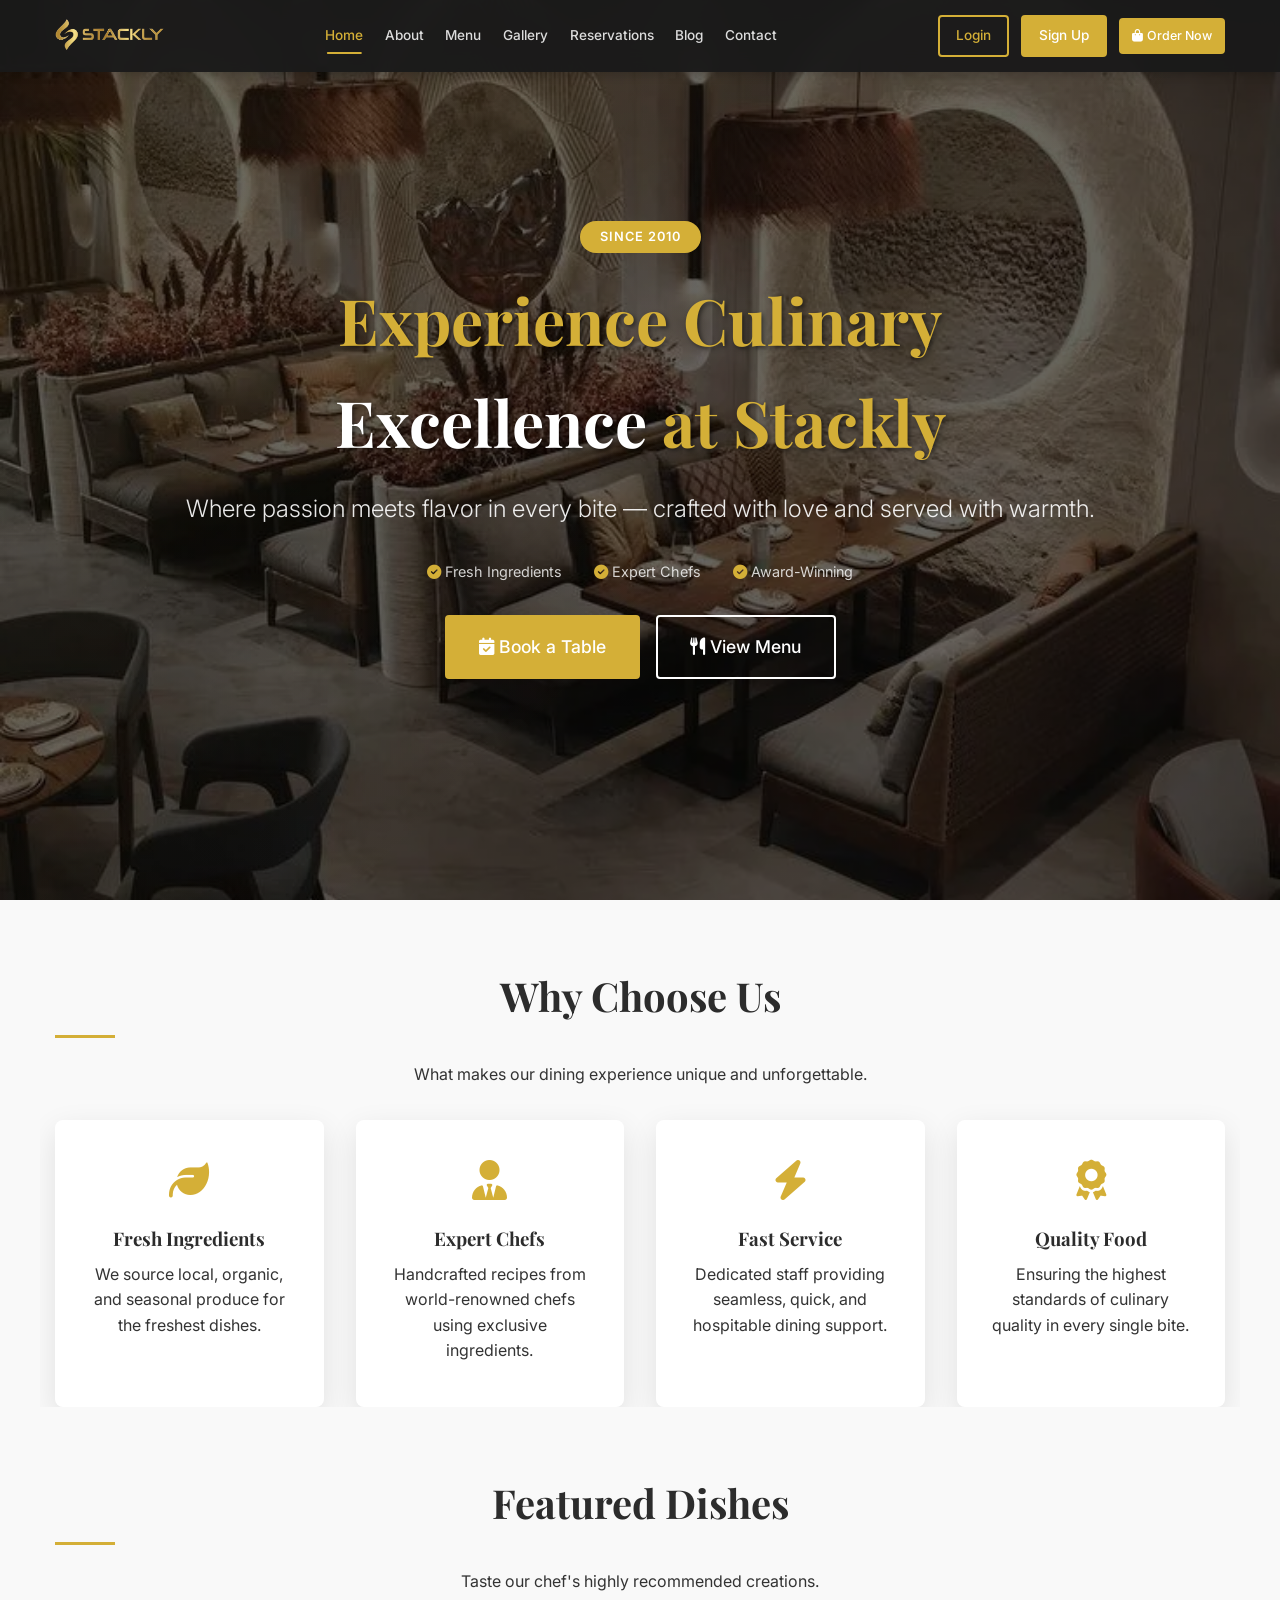
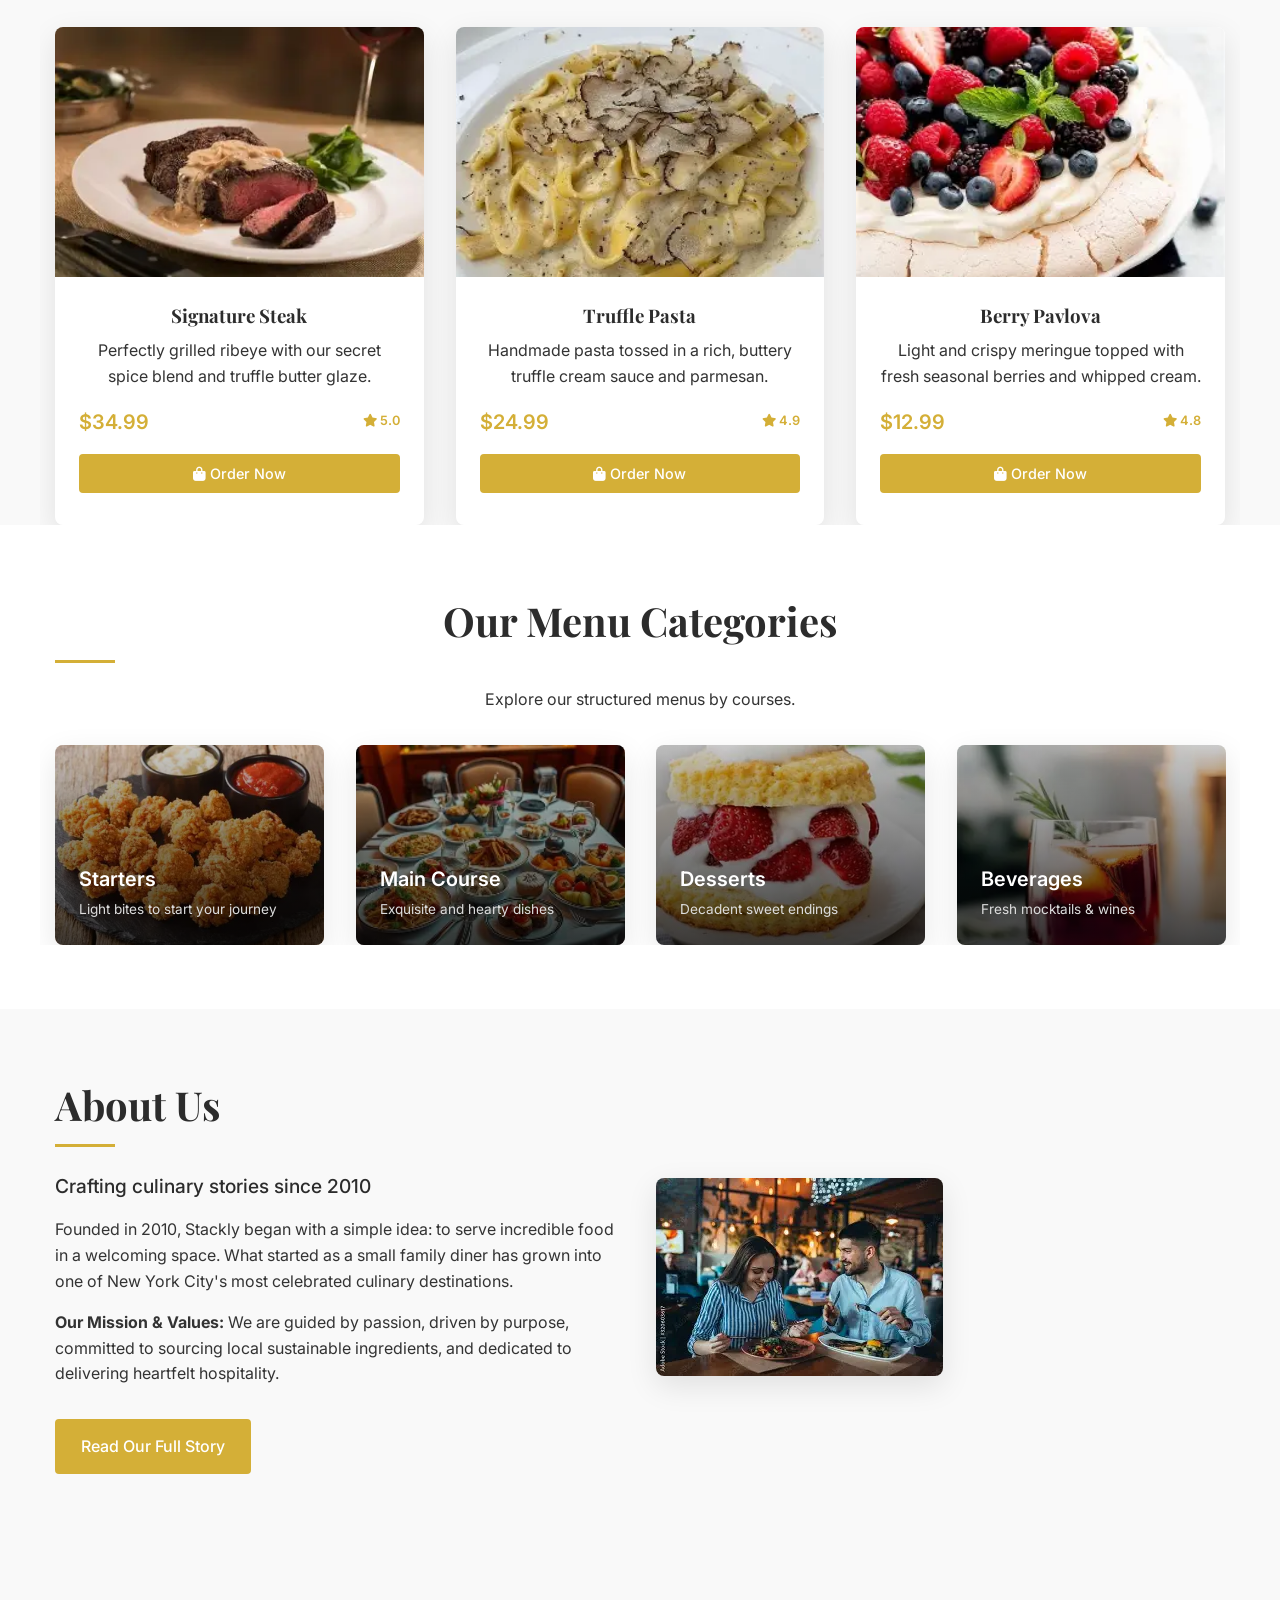
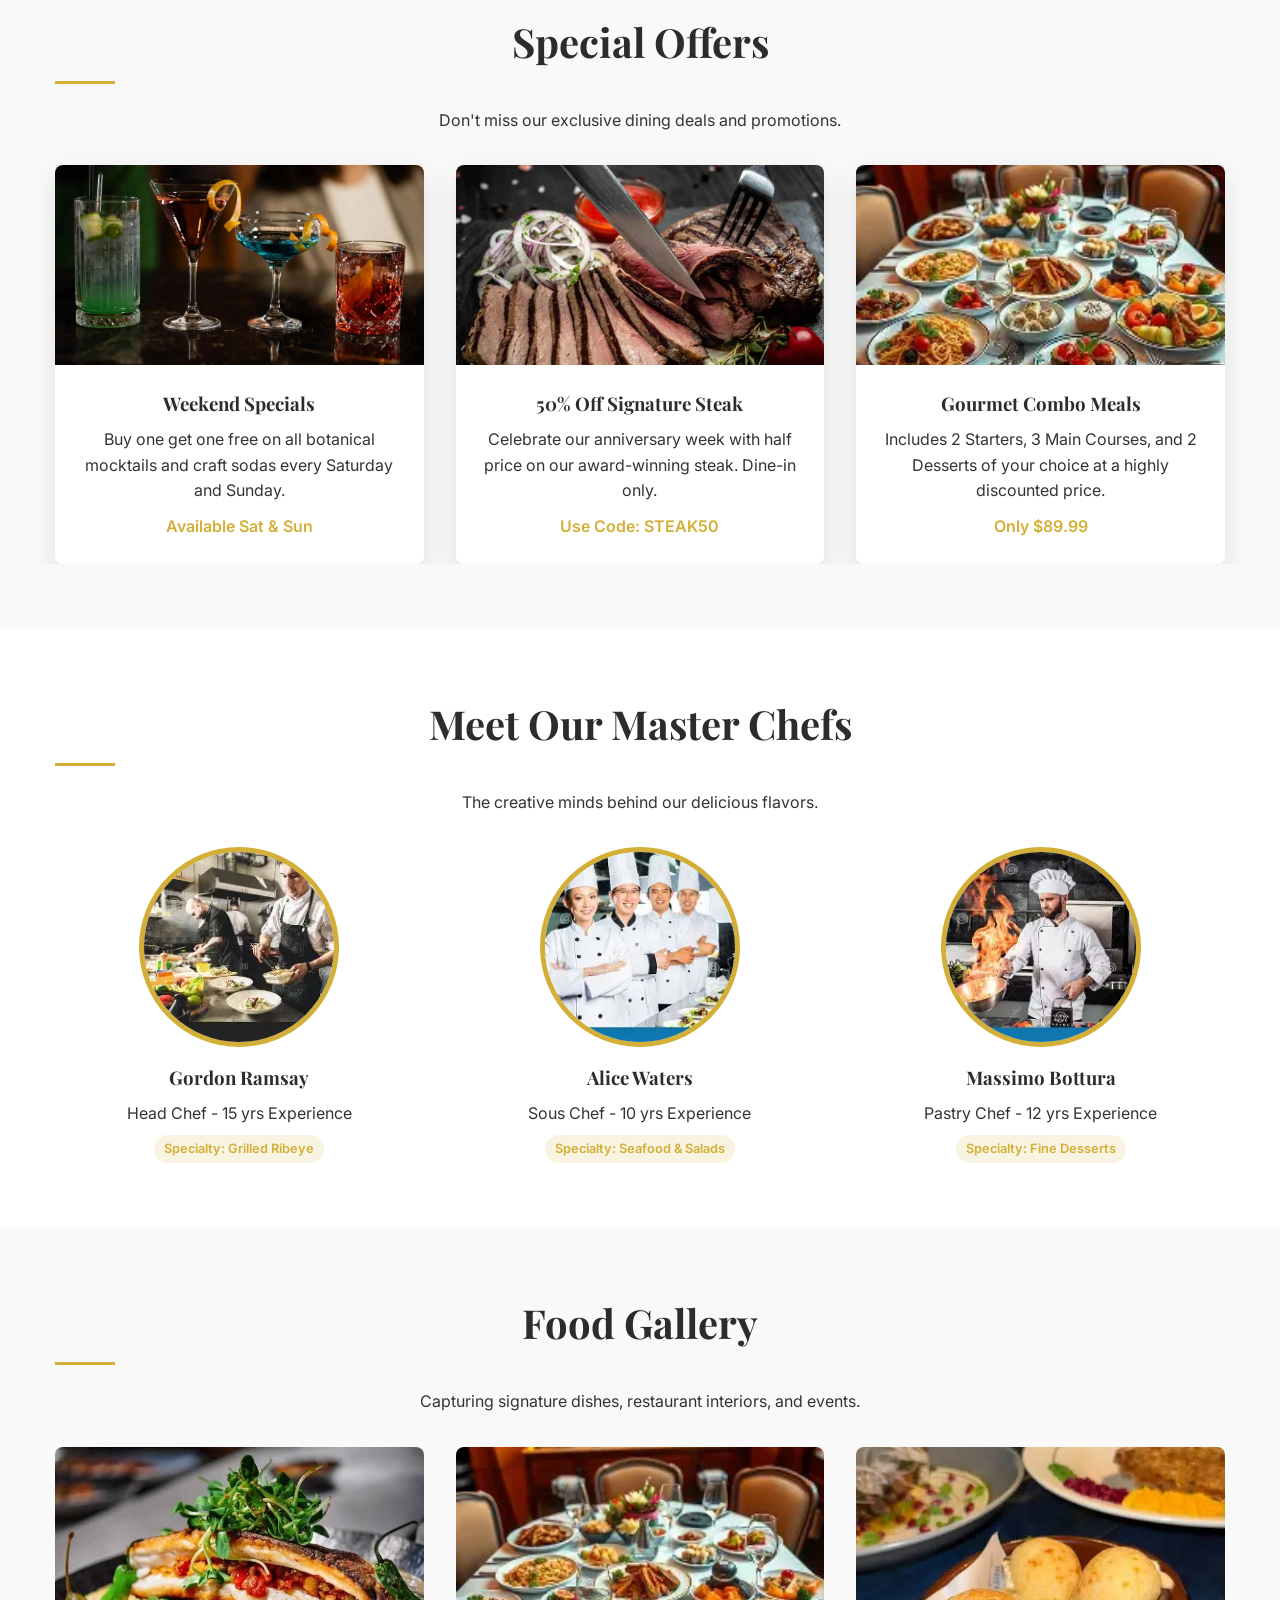
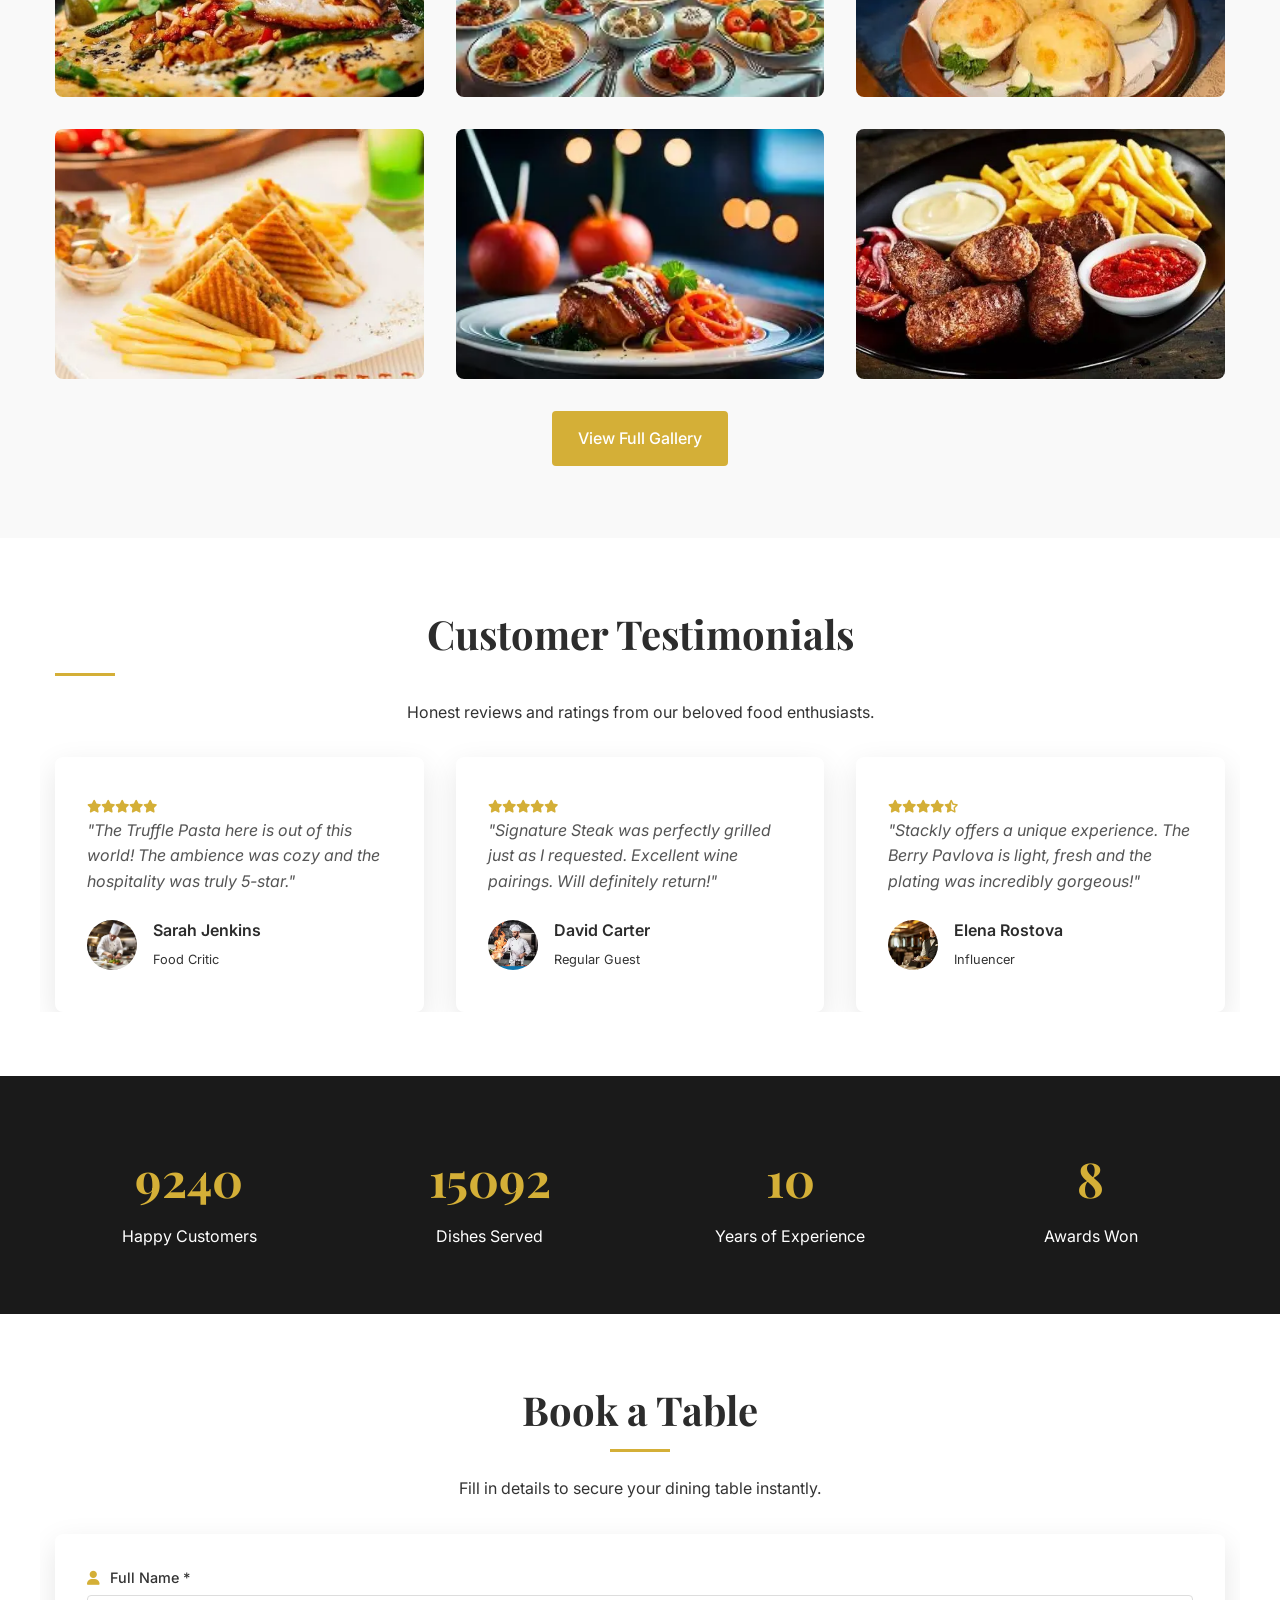
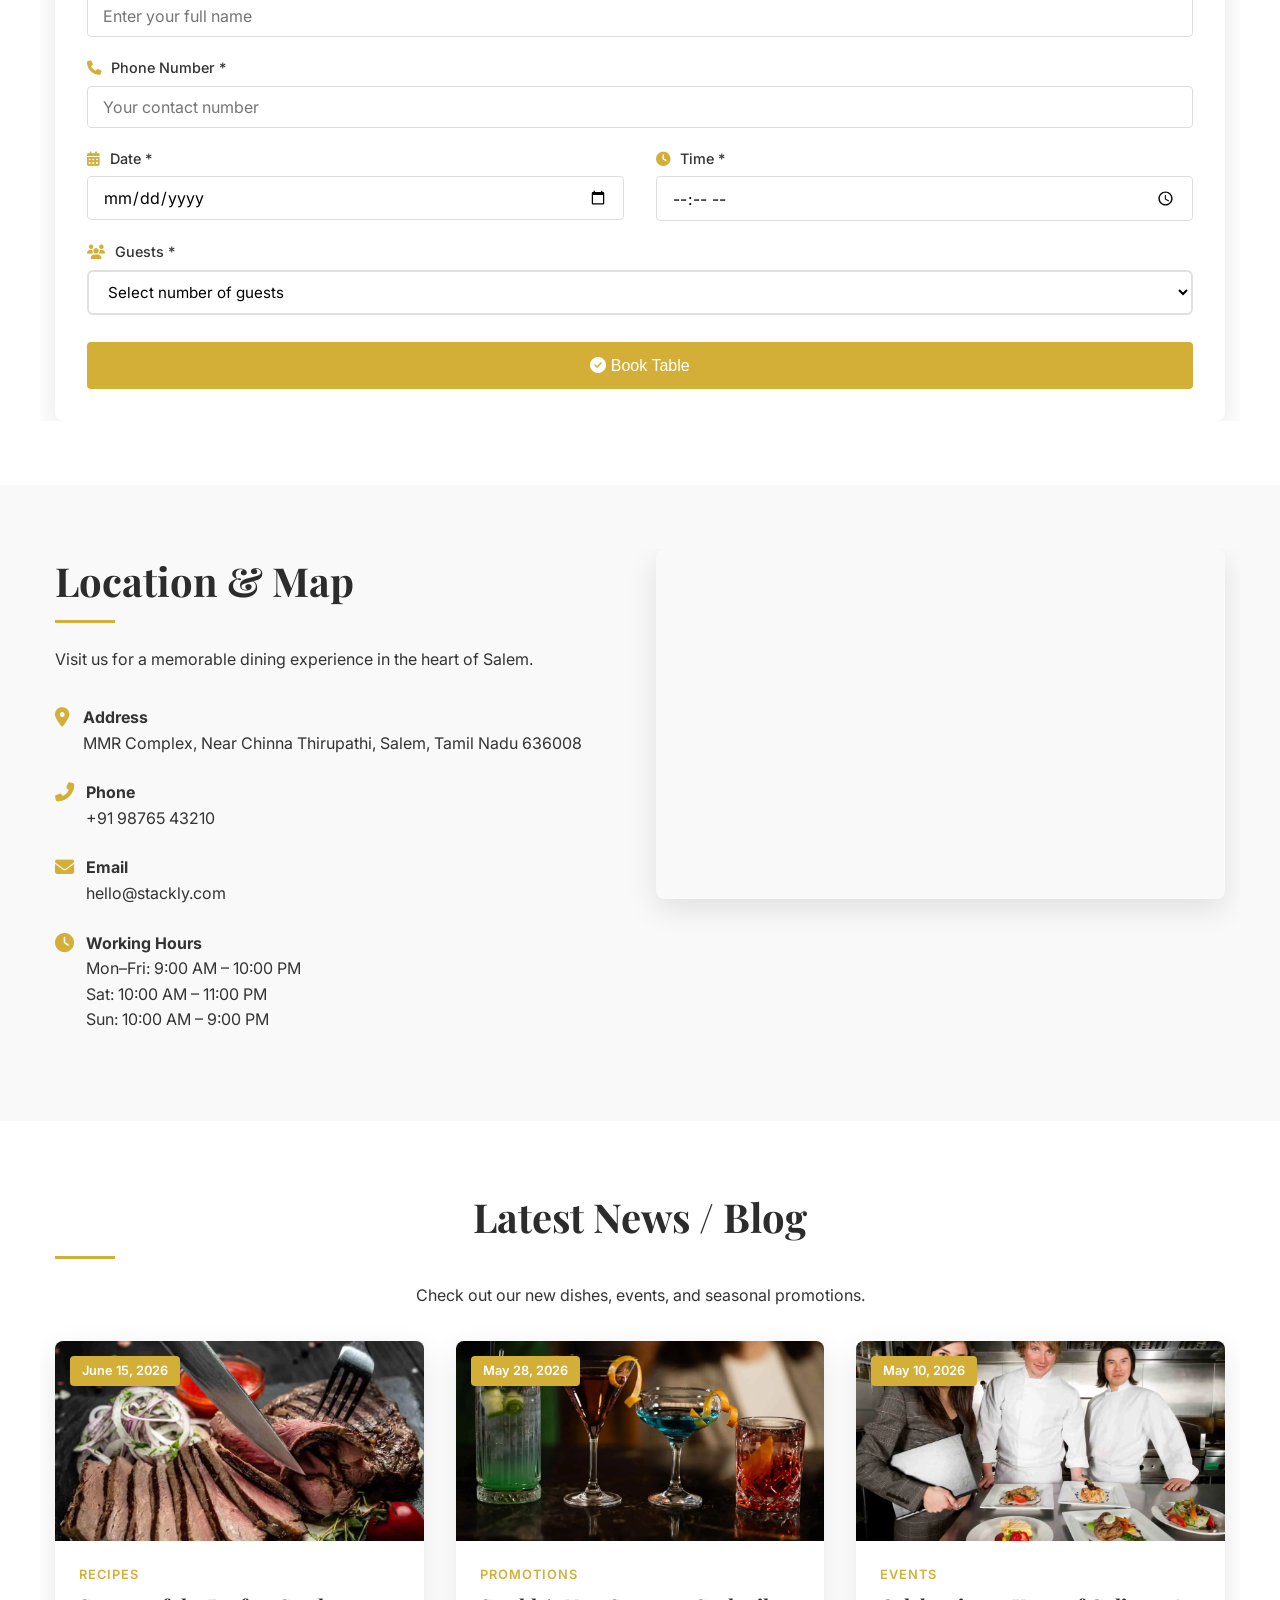
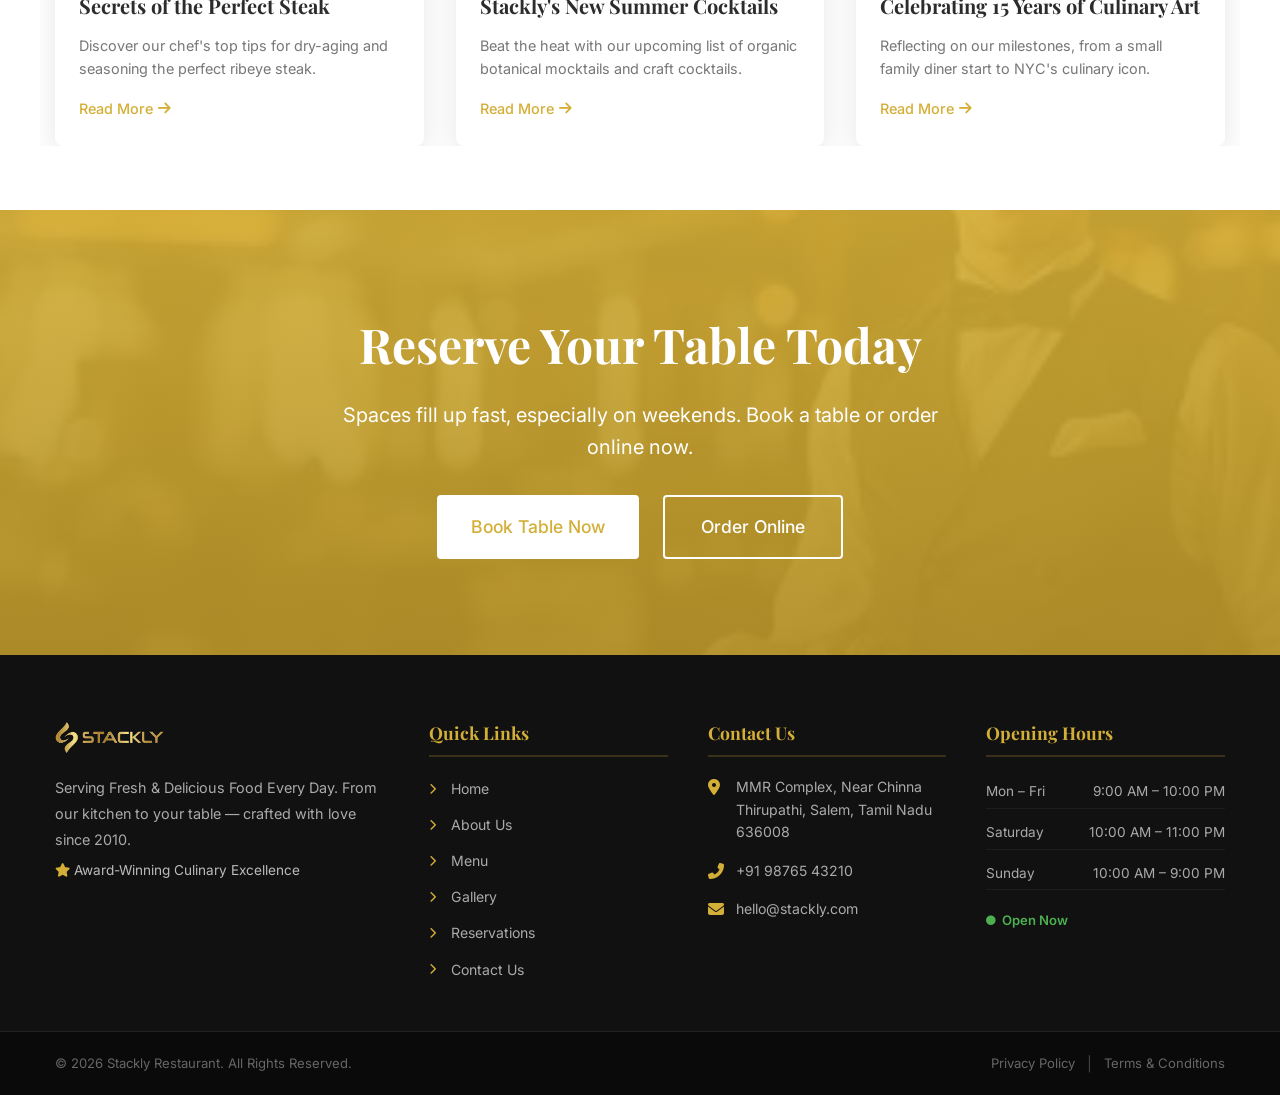
==== commit 3ab2b8ff: "Add files via upload" ====
--- a/index.html
+++ b/index.html
@@ -13,6 +13,75 @@
     <link rel="stylesheet" href="https://unpkg.com/aos@2.3.4/dist/aos.css">
     <!-- CSS -->
     <link rel="stylesheet" href="style.css">
+    <style>
+        /* Reservation form validation styles */
+        .styled-form .form-group {
+            margin-bottom: 1.2rem;
+        }
+        .styled-form .form-group label {
+            display: block;
+            margin-bottom: 0.4rem;
+            font-weight: 500;
+            font-size: 0.9rem;
+            color: var(--text-dark);
+        }
+        .styled-form .form-group label i {
+            color: var(--primary);
+            margin-right: 6px;
+        }
+        .styled-form .form-control {
+            width: 100%;
+            padding: 10px 15px;
+            border: 2px solid #e0e0e0;
+            border-radius: 6px;
+            font-family: inherit;
+            font-size: 0.95rem;
+            transition: var(--transition);
+            background-color: #fff;
+        }
+        .styled-form .form-control:focus {
+            outline: none;
+            border-color: var(--primary);
+            box-shadow: 0 0 0 3px rgba(212, 175, 55, 0.15);
+        }
+        .styled-form .form-control.error {
+            border-color: #dc3545 !important;
+            box-shadow: 0 0 0 3px rgba(220, 53, 69, 0.15) !important;
+        }
+        .styled-form .form-control.success {
+            border-color: #28a745 !important;
+            box-shadow: 0 0 0 3px rgba(40, 167, 69, 0.15) !important;
+        }
+        .form-error-msg {
+            color: #dc3545;
+            font-size: 0.8rem;
+            margin-top: 0.3rem;
+            display: none;
+            text-align: left;
+        }
+        .form-error-msg.show {
+            display: block;
+        }
+        .form-success-msg {
+            background-color: #d4edda;
+            color: #155724;
+            padding: 1rem;
+            border-radius: 6px;
+            border: 1px solid #c3e6cb;
+            display: none;
+            text-align: center;
+        }
+        .form-success-msg.show {
+            display: block;
+        }
+        /* Hide app.js reservation form */
+        #reservation-form {
+            display: none !important;
+        }
+        #reservation-msg {
+            display: none !important;
+        }
+    </style>
 </head>
 <body>
 
@@ -58,17 +127,23 @@
         ================================================ -->
         <section id="home" class="page-section active-section">
 
-            <!-- 1. Hero Section -->
-            <div class="hero-section" style="background-image: linear-gradient(rgba(0,0,0,0.6), rgba(0,0,0,0.6)), url('images/25.webp');">
-                <div class="hero-content container">
-                    <h1 class="hero-title" data-aos="fade-down" data-aos-duration="1000">Experience Culinary Excellence at Stackly</h1>
-                    <p class="hero-subtitle" data-aos="fade-up" data-aos-delay="200" data-aos-duration="1000">Where passion meets flavor in every bite.</p>
-                    <div class="hero-btns" data-aos="fade-up" data-aos-delay="400" data-aos-duration="1000">
-                        <a href="#" class="btn btn-primary btn-lg pulse-btn" onclick="redirectTo404(event)">Book a Table</a>
-                        <a href="#" class="btn btn-outline btn-lg" style="border-color:white; color:white;" onclick="redirectTo404(event)">View Menu</a>
-                    </div>
-                </div>
-            </div>
+           <!-- 1. Hero Section - Rich Content -->
+<div class="hero-section" style="background-image: linear-gradient(rgba(0,0,0,0.6), rgba(0,0,0,0.6)), url('images/25.webp');">
+    <div class="hero-content container">
+        <span class="hero-badge" data-aos="fade-down" data-aos-duration="800" style="display:inline-block; background:var(--primary); color:#fff; padding:6px 20px; border-radius:30px; font-size:0.8rem; font-weight:600; letter-spacing:1px; text-transform:uppercase; margin-bottom:1rem;">Since 2010</span>
+        <h1 class="hero-title" data-aos="fade-down" data-aos-duration="1000">Experience Culinary <br><span style="color:#fff;">Excellence</span> at Stackly</h1>
+        <p class="hero-subtitle" data-aos="fade-up" data-aos-delay="200" data-aos-duration="1000">Where passion meets flavor in every bite — crafted with love and served with warmth.</p>
+        <div class="hero-features" data-aos="fade-up" data-aos-delay="300" style="display:flex; justify-content:center; gap:2rem; flex-wrap:wrap; margin-bottom:2rem;">
+            <span style="color:rgba(255,255,255,0.8); font-size:0.9rem;"><i class="fas fa-check-circle" style="color:var(--primary);"></i> Fresh Ingredients</span>
+            <span style="color:rgba(255,255,255,0.8); font-size:0.9rem;"><i class="fas fa-check-circle" style="color:var(--primary);"></i> Expert Chefs</span>
+            <span style="color:rgba(255,255,255,0.8); font-size:0.9rem;"><i class="fas fa-check-circle" style="color:var(--primary);"></i> Award-Winning</span>
+        </div>
+        <div class="hero-btns" data-aos="fade-up" data-aos-delay="400" data-aos-duration="1000">
+            <a href="reservations.html" class="btn btn-primary btn-lg pulse-btn"><i class="fas fa-calendar-check"></i> Book a Table</a>
+            <a href="menu.html" class="btn btn-outline btn-lg" style="border-color:white; color:white;"><i class="fas fa-utensils"></i> View Menu</a>
+        </div>
+    </div>
+</div>
 
             <!-- 2. Why Choose Us -->
             <section class="why-choose-us-section py-5">
@@ -106,7 +181,7 @@
                 <p class="text-center text-muted mb-4" data-aos="fade-up" data-aos-delay="100">Taste our chef's highly recommended creations.</p>
                 <div class="grid-3 mt-4">
                     <div class="food-card" data-aos="fade-up" data-aos-delay="100">
-                        <div class="food-img"><img src="images/26.webp" alt="Signature Steak"></div>
+                        <div class="food-img"><img src="images/streak.webp" alt="Signature Steak"></div>
                         <div class="food-info">
                             <h3>Signature Steak</h3>
                             <p>Perfectly grilled ribeye with our secret spice blend and truffle butter glaze.</p>
@@ -118,7 +193,7 @@
                         </div>
                     </div>
                     <div class="food-card" data-aos="fade-up" data-aos-delay="200">
-                        <div class="food-img"><img src="images/27.webp" alt="Truffle Pasta"></div>
+                        <div class="food-img"><img src="images/truffle .webp" alt="Truffle Pasta"></div>
                         <div class="food-info">
                             <h3>Truffle Pasta</h3>
                             <p>Handmade pasta tossed in a rich, buttery truffle cream sauce and parmesan.</p>
@@ -130,7 +205,7 @@
                         </div>
                     </div>
                     <div class="food-card" data-aos="fade-up" data-aos-delay="300">
-                        <div class="food-img"><img src="images/28.webp" alt="Berry Pavlova"></div>
+                        <div class="food-img"><img src="images/berry.webp" alt="Berry Pavlova"></div>
                         <div class="food-info">
                             <h3>Berry Pavlova</h3>
                             <p>Light and crispy meringue topped with fresh seasonal berries and whipped cream.</p>
@@ -151,28 +226,28 @@
                     <p class="text-center text-muted mb-4" data-aos="fade-up" data-aos-delay="100">Explore our structured menus by courses.</p>
                     <div class="grid-4 mt-4">
                         <a href="#" class="category-card" data-aos="flip-left" data-aos-delay="100" onclick="redirectTo404(event)">
-                            <img src="images/12.webp" alt="Starters">
+                            <img src="images/OIP (3).webp" alt="Starters">
                             <div class="category-overlay">
                                 <h3>Starters</h3>
                                 <p>Light bites to start your journey</p>
                             </div>
                         </a>
                         <a href="#" class="category-card" data-aos="flip-left" data-aos-delay="200" onclick="redirectTo404(event)">
-                            <img src="images/13.webp" alt="Main Course">
+                            <img src="images/2.webp" alt="Main Course">
                             <div class="category-overlay">
                                 <h3>Main Course</h3>
                                 <p>Exquisite and hearty dishes</p>
                             </div>
                         </a>
                         <a href="#" class="category-card" data-aos="flip-left" data-aos-delay="300" onclick="redirectTo404(event)">
-                            <img src="images/14.webp" alt="Desserts">
+                            <img src="images/OIP (1).webp" alt="Desserts">
                             <div class="category-overlay">
                                 <h3>Desserts</h3>
                                 <p>Decadent sweet endings</p>
                             </div>
                         </a>
                         <a href="#" class="category-card" data-aos="flip-left" data-aos-delay="400" onclick="redirectTo404(event)">
-                            <img src="images/15.webp" alt="Beverages">
+                            <img src="images/download.webp" alt="Beverages">
                             <div class="category-overlay">
                                 <h3>Beverages</h3>
                                 <p>Fresh mocktails & wines</p>
@@ -205,7 +280,7 @@
                     <p class="text-center text-muted mb-4" data-aos="fade-up" data-aos-delay="100">Don't miss our exclusive dining deals and promotions.</p>
                     <div class="grid-3 mt-4">
                         <div class="food-card" data-aos="fade-up" data-aos-delay="100">
-                            <div class="food-img" style="height:200px;"><img src="images/15.webp" alt="Happy Hours"></div>
+                            <div class="food-img" style="height:200px;"><img src="images/38.webp" alt="Happy Hours"></div>
                             <div class="food-info">
                                 <h3>Weekend Specials</h3>
                                 <p>Buy one get one free on all botanical mocktails and craft sodas every Saturday and Sunday.</p>
@@ -213,7 +288,7 @@
                             </div>
                         </div>
                         <div class="food-card" data-aos="fade-up" data-aos-delay="200">
-                            <div class="food-img" style="height:200px;"><img src="images/1.webp" alt="Anniversary Steak"></div>
+                            <div class="food-img" style="height:200px;"><img src="images/40.webp" alt="Anniversary Steak"></div>
                             <div class="food-info">
                                 <h3>50% Off Signature Steak</h3>
                                 <p>Celebrate our anniversary week with half price on our award-winning steak. Dine-in only.</p>
@@ -221,7 +296,7 @@
                             </div>
                         </div>
                         <div class="food-card" data-aos="fade-up" data-aos-delay="300">
-                            <div class="food-img" style="height:200px;"><img src="images/6.webp" alt="Combo Meals"></div>
+                            <div class="food-img" style="height:200px;"><img src="images/2.webp" alt="Combo Meals"></div>
                             <div class="food-info">
                                 <h3>Gourmet Combo Meals</h3>
                                 <p>Includes 2 Starters, 3 Main Courses, and 2 Desserts of your choice at a highly discounted price.</p>
@@ -239,19 +314,19 @@
                     <p class="text-center text-muted mb-4" data-aos="fade-up" data-aos-delay="100">The creative minds behind our delicious flavors.</p>
                     <div class="grid-3 mt-4">
                         <div class="chef-card" data-aos="zoom-in" data-aos-delay="100">
-                            <img src="images/8.webp" alt="Gordon Ramsay">
+                            <img src="images/13.webp" alt="Gordon Ramsay">
                             <h3 class="mt-3">Gordon Ramsay</h3>
                             <p class="text-muted">Head Chef - 15 yrs Experience</p>
                             <span class="badge bg-success" style="background:rgba(212,175,55,0.15); color:var(--primary); margin-top:8px; display:inline-block; padding:4px 10px; border-radius:20px; font-weight:600; font-size:0.8rem;">Specialty: Grilled Ribeye</span>
                         </div>
                         <div class="chef-card" data-aos="zoom-in" data-aos-delay="200">
-                            <img src="images/9.webp" alt="Alice Waters">
+                            <img src="images/14.webp" alt="Alice Waters">
                             <h3 class="mt-3">Alice Waters</h3>
                             <p class="text-muted">Sous Chef - 10 yrs Experience</p>
                             <span class="badge bg-success" style="background:rgba(212,175,55,0.15); color:var(--primary); margin-top:8px; display:inline-block; padding:4px 10px; border-radius:20px; font-weight:600; font-size:0.8rem;">Specialty: Seafood & Salads</span>
                         </div>
                         <div class="chef-card" data-aos="zoom-in" data-aos-delay="300">
-                            <img src="images/10.webp" alt="Massimo Bottura">
+                            <img src="images/15.webp" alt="Massimo Bottura">
                             <h3 class="mt-3">Massimo Bottura</h3>
                             <p class="text-muted">Pastry Chef - 12 yrs Experience</p>
                             <span class="badge bg-success" style="background:rgba(212,175,55,0.15); color:var(--primary); margin-top:8px; display:inline-block; padding:4px 10px; border-radius:20px; font-weight:600; font-size:0.8rem;">Specialty: Fine Desserts</span>
@@ -289,7 +364,7 @@
                             <div class="stars mb-2"><i class="fas fa-star"></i><i class="fas fa-star"></i><i class="fas fa-star"></i><i class="fas fa-star"></i><i class="fas fa-star"></i></div>
                             <p class="testimonial-quote">"The Truffle Pasta here is out of this world! The ambience was cozy and the hospitality was truly 5-star."</p>
                             <div class="testimonial-author">
-                                <img src="images/8.webp" alt="Sarah Jenkins" class="testimonial-avatar">
+                                <img src="images/12.webp" alt="Sarah Jenkins" class="testimonial-avatar">
                                 <div class="testimonial-meta">
                                     <h4>Sarah Jenkins</h4>
                                     <span class="text-muted" style="font-size:0.8rem;">Food Critic</span>
@@ -300,7 +375,7 @@
                             <div class="stars mb-2"><i class="fas fa-star"></i><i class="fas fa-star"></i><i class="fas fa-star"></i><i class="fas fa-star"></i><i class="fas fa-star"></i></div>
                             <p class="testimonial-quote">"Signature Steak was perfectly grilled just as I requested. Excellent wine pairings. Will definitely return!"</p>
                             <div class="testimonial-author">
-                                <img src="images/9.webp" alt="David Carter" class="testimonial-avatar">
+                                <img src="images/15.webp" alt="David Carter" class="testimonial-avatar">
                                 <div class="testimonial-meta">
                                     <h4>David Carter</h4>
                                     <span class="text-muted" style="font-size:0.8rem;">Regular Guest</span>
@@ -311,7 +386,7 @@
                             <div class="stars mb-2"><i class="fas fa-star"></i><i class="fas fa-star"></i><i class="fas fa-star"></i><i class="fas fa-star"></i><i class="fas fa-star-half-alt"></i></div>
                             <p class="testimonial-quote">"Stackly offers a unique experience. The Berry Pavlova is light, fresh and the plating was incredibly gorgeous!"</p>
                             <div class="testimonial-author">
-                                <img src="images/10.webp" alt="Elena Rostova" class="testimonial-avatar">
+                                <img src="images/17.webp" alt="Elena Rostova" class="testimonial-avatar">
                                 <div class="testimonial-meta">
                                     <h4>Elena Rostova</h4>
                                     <span class="text-muted" style="font-size:0.8rem;">Influencer</span>
@@ -332,31 +407,81 @@
                 </div>
             </div>
 
-            <!-- 11. Reservation Section -->
+            <!-- 11. Reservation Section with Validation -->
             <section class="py-5" style="background:#fff;">
                 <div class="container max-w-md text-center">
                     <h2 class="section-title text-center" data-aos="fade-up">Book a Table</h2>
                     <p class="text-center text-muted mb-4" data-aos="fade-up" data-aos-delay="100">Fill in details to secure your dining table instantly.</p>
-                    <form id="reservation-form" class="styled-form card p-4" data-aos="fade-up" data-aos-delay="200" onsubmit="handleReservationSubmit(event)">
-                        <div class="form-group"><label><i class="fas fa-user"></i> Full Name</label><input type="text" placeholder="Enter your name" class="form-control" required></div>
-                        <div class="form-group"><label><i class="fas fa-phone"></i> Phone Number</label><input type="tel" placeholder="Your contact number" class="form-control" required></div>
+                    
+                    <!-- HIDE the old form from app.js -->
+                    <div style="display:none;">
+                        <form id="reservation-form" class="styled-form card p-4">
+                            <div class="form-group"><label><i class="fas fa-user"></i> Full Name</label><input type="text" placeholder="Enter your name" class="form-control"></div>
+                            <div class="form-group"><label><i class="fas fa-phone"></i> Phone Number</label><input type="tel" placeholder="Your contact number" class="form-control"></div>
+                            <div class="grid-2 gap-3" style="grid-template-columns: 1fr 1fr; margin-bottom: 0;">
+                                <div class="form-group"><label><i class="fas fa-calendar-alt"></i> Date</label><input type="date" class="form-control"></div>
+                                <div class="form-group"><label><i class="fas fa-clock"></i> Time</label><input type="time" class="form-control"></div>
+                            </div>
+                            <div class="form-group"><label><i class="fas fa-users"></i> Guests</label>
+                                <select class="form-control">
+                                    <option>1 Person</option><option>2 People</option><option>3 People</option><option>4 People</option><option>5+ People</option>
+                                </select>
+                            </div>
+                            <button type="submit" class="btn btn-primary w-100 mt-2"><i class="fas fa-check-circle"></i> Book Table</button>
+                        </form>
+                    </div>
+                    
+                    <!-- NEW FORM WITH VALIDATION -->
+                    <form id="home-reservation-form" class="styled-form card p-4" data-aos="fade-up" data-aos-delay="200" onsubmit="return handleHomeReservationSubmit(event)" novalidate>
+                        <!-- Full Name - Alphabets only -->
+                        <div class="form-group">
+                            <label for="home-res-name"><i class="fas fa-user"></i> Full Name *</label>
+                            <input type="text" id="home-res-name" placeholder="Enter your full name" class="form-control" required>
+                            <div class="form-error-msg" id="home-name-error">Please enter alphabets only</div>
+                        </div>
+                        
+                        <!-- Phone Number - Numbers only -->
+                        <div class="form-group">
+                            <label for="home-res-phone"><i class="fas fa-phone"></i> Phone Number *</label>
+                            <input type="tel" id="home-res-phone" placeholder="Your contact number" class="form-control" required>
+                            <div class="form-error-msg" id="home-phone-error">Please enter numbers only</div>
+                        </div>
+                        
                         <div class="grid-2 gap-3" style="grid-template-columns: 1fr 1fr; margin-bottom: 0;">
-                            <div class="form-group"><label><i class="fas fa-calendar-alt"></i> Date</label><input type="date" required class="form-control"></div>
-                            <div class="form-group"><label><i class="fas fa-clock"></i> Time</label><input type="time" required class="form-control"></div>
-                        </div>
-                        <div class="form-group"><label><i class="fas fa-users"></i> Guests</label>
-                            <select required class="form-control">
-                                <option>1 Person</option><option>2 People</option><option>3 People</option><option>4 People</option><option>5+ People</option>
+                            <div class="form-group">
+                                <label for="home-res-date"><i class="fas fa-calendar-alt"></i> Date *</label>
+                                <input type="date" id="home-res-date" required class="form-control">
+                                <div class="form-error-msg" id="home-date-error">Please select a valid date</div>
+                            </div>
+                            <div class="form-group">
+                                <label for="home-res-time"><i class="fas fa-clock"></i> Time *</label>
+                                <input type="time" id="home-res-time" required class="form-control">
+                                <div class="form-error-msg" id="home-time-error">Please select a valid time</div>
+                            </div>
+                        </div>
+                        
+                        <div class="form-group">
+                            <label for="home-res-guests"><i class="fas fa-users"></i> Guests *</label>
+                            <select id="home-res-guests" required class="form-control">
+                                <option value="">Select number of guests</option>
+                                <option value="1">1 Person</option>
+                                <option value="2">2 People</option>
+                                <option value="3">3 People</option>
+                                <option value="4">4 People</option>
+                                <option value="5">5+ People</option>
                             </select>
-                        </div>
-                        <button type="submit" class="btn btn-primary w-100 mt-2"><i class="fas fa-check-circle"></i> Book Table</button>
+                            <div class="form-error-msg" id="home-guests-error">Please select the number of guests</div>
+                        </div>
+                        
+                        <button type="submit" class="btn btn-primary w-100 mt-2" id="home-submit-btn">
+                            <i class="fas fa-check-circle"></i> Book Table
+                        </button>
                     </form>
-                    <div id="reservation-msg" class="success-msg hidden mt-3 p-3 text-center">🎉 Table reserved successfully! We look forward to hosting you.</div>
+                    <div id="home-reservation-msg" class="form-success-msg mt-3">🎉 Table reserved successfully! We look forward to hosting you.</div>
                 </div>
             </section>
 
             <!-- 12. Location & Map -->
-<!-- 12. Location & Map -->
 <section class="py-5" style="background:var(--bg-light);">
     <div class="container grid-2 align-start gap-5">
         <div data-aos="fade-right">
@@ -408,7 +533,7 @@
                     <p class="text-center text-muted mb-4" data-aos="fade-up" data-aos-delay="100">Check out our new dishes, events, and seasonal promotions.</p>
                     <div class="grid-3 mt-4">
                         <div class="blog-card" data-aos="fade-up" data-aos-delay="100">
-                            <div class="blog-img"><img src="images/19.webp" alt="Perfect Steak"><span class="blog-date">June 15, 2026</span></div>
+                            <div class="blog-img"><img src="images/40.webp" alt="Perfect Steak"><span class="blog-date">June 15, 2026</span></div>
                             <div class="blog-info">
                                 <span class="blog-tag" style="color:var(--primary); font-weight:600; font-size:0.8rem; text-transform:uppercase; letter-spacing:1px; display:block; margin-bottom:5px;">Recipes</span>
                                 <h3>Secrets of the Perfect Steak</h3>
@@ -417,7 +542,7 @@
                             </div>
                         </div>
                         <div class="blog-card" data-aos="fade-up" data-aos-delay="200">
-                            <div class="blog-img"><img src="images/18.webp" alt="Summer Drinks"><span class="blog-date">May 28, 2026</span></div>
+                            <div class="blog-img"><img src="images/38.webp" alt="Summer Drinks"><span class="blog-date">May 28, 2026</span></div>
                             <div class="blog-info">
                                 <span class="blog-tag" style="color:var(--primary); font-weight:600; font-size:0.8rem; text-transform:uppercase; letter-spacing:1px; display:block; margin-bottom:5px;">Promotions</span>
                                 <h3>Stackly's New Summer Cocktails</h3>
@@ -426,7 +551,7 @@
                             </div>
                         </div>
                         <div class="blog-card" data-aos="fade-up" data-aos-delay="300">
-                            <div class="blog-img"><img src="images/15.webp" alt="Anniversary Celebration"><span class="blog-date">May 10, 2026</span></div>
+                            <div class="blog-img"><img src="images/39.webp" alt="Anniversary Celebration"><span class="blog-date">May 10, 2026</span></div>
                             <div class="blog-info">
                                 <span class="blog-tag" style="color:var(--primary); font-weight:600; font-size:0.8rem; text-transform:uppercase; letter-spacing:1px; display:block; margin-bottom:5px;">Events</span>
                                 <h3>Celebrating 15 Years of Culinary Art</h3>
@@ -472,7 +597,6 @@
 
     <!-- ===================== FOOTER ===================== -->
     <!-- FOOTER -->
-<!-- FOOTER -->
 <footer class="footer">
     <div class="footer-top">
         <div class="container footer-grid">
@@ -516,7 +640,7 @@
         <div class="container footer-bottom-inner">
             <p>&copy; 2026 Stackly Restaurant. All Rights Reserved.</p>
             <div class="footer-legal">
-                <a href="contact.html">Privacy Policy</a><span>|</span><a href="contact.html">Terms &amp; Conditions</a>
+                <a href="404.html">Privacy Policy</a><span>|</span><a href="404.html">Terms &amp; Conditions</a>
             </div>
         </div>
     </div>
@@ -541,19 +665,118 @@
             window.location.href = '404.html';
         }
         
-        function handleReservationSubmit(e) {
+        // Home Reservation Form Validation - Alphabets only for name, Numbers only for phone
+        function handleHomeReservationSubmit(e) {
             e.preventDefault();
-            const form = e.target;
-            const inputs = form.querySelectorAll('input, select, textarea');
-            let allFilled = true;
-            inputs.forEach(input => {
-                if (input.hasAttribute('required') && !input.value.trim()) {
-                    allFilled = false;
+            
+            // Get form elements
+            const name = document.getElementById('home-res-name');
+            const phone = document.getElementById('home-res-phone');
+            const date = document.getElementById('home-res-date');
+            const time = document.getElementById('home-res-time');
+            const guests = document.getElementById('home-res-guests');
+            
+            const nameError = document.getElementById('home-name-error');
+            const phoneError = document.getElementById('home-phone-error');
+            const dateError = document.getElementById('home-date-error');
+            const timeError = document.getElementById('home-time-error');
+            const guestsError = document.getElementById('home-guests-error');
+            const successMsg = document.getElementById('home-reservation-msg');
+            
+            // Clear previous states
+            name.classList.remove('error', 'success');
+            phone.classList.remove('error', 'success');
+            date.classList.remove('error', 'success');
+            time.classList.remove('error', 'success');
+            guests.classList.remove('error', 'success');
+            
+            nameError.classList.remove('show');
+            phoneError.classList.remove('show');
+            dateError.classList.remove('show');
+            timeError.classList.remove('show');
+            guestsError.classList.remove('show');
+            successMsg.classList.remove('show');
+            
+            var isValid = true;
+            
+            // Validate name - Alphabets only (allow spaces, hyphens, apostrophes)
+            var namePattern = /^[a-zA-Z\s\-']+$/;
+            if (!name.value.trim() || name.value.trim().length < 2 || !namePattern.test(name.value.trim())) {
+                name.classList.add('error');
+                nameError.textContent = 'Please enter alphabets only (A-Z, a-z)';
+                nameError.classList.add('show');
+                isValid = false;
+            } else {
+                name.classList.add('success');
+            }
+            
+            // Validate phone - Numbers only
+            var phoneClean = phone.value.replace(/[\s\-()]/g, '');
+            if (!phoneClean || !/^[0-9]+$/.test(phoneClean) || phoneClean.length < 10 || phoneClean.length > 15) {
+                phone.classList.add('error');
+                phoneError.textContent = 'Please enter numbers only (10-15 digits)';
+                phoneError.classList.add('show');
+                isValid = false;
+            } else {
+                phone.classList.add('success');
+            }
+            
+            // Validate date
+            if (!date.value) {
+                date.classList.add('error');
+                dateError.classList.add('show');
+                isValid = false;
+            } else {
+                date.classList.add('success');
+            }
+            
+            // Validate time
+            if (!time.value) {
+                time.classList.add('error');
+                timeError.classList.add('show');
+                isValid = false;
+            } else {
+                time.classList.add('success');
+            }
+            
+            // Validate guests
+            if (!guests.value || guests.value === '') {
+                guests.classList.add('error');
+                guestsError.classList.add('show');
+                isValid = false;
+            } else {
+                guests.classList.add('success');
+            }
+            
+            if (isValid) {
+                successMsg.classList.add('show');
+                var submitBtn = document.getElementById('home-submit-btn');
+                submitBtn.disabled = true;
+                submitBtn.innerHTML = '<i class="fas fa-spinner fa-spin"></i> Booking...';
+                
+                setTimeout(function() {
+                    submitBtn.disabled = false;
+                    submitBtn.innerHTML = '<i class="fas fa-check-circle"></i> Book Table';
+                    // Reset form
+                    document.getElementById('home-reservation-form').reset();
+                    name.classList.remove('success');
+                    phone.classList.remove('success');
+                    date.classList.remove('success');
+                    time.classList.remove('success');
+                    guests.classList.remove('success');
+                    setTimeout(function() {
+                        successMsg.classList.remove('show');
+                    }, 5000);
+                }, 2000);
+            } else {
+                // Scroll to first error
+                var firstError = document.querySelector('#home-reservation-form .form-control.error');
+                if (firstError) {
+                    firstError.focus();
+                    firstError.scrollIntoView({ behavior: 'smooth', block: 'center' });
                 }
-            });
-            if (allFilled) {
-                window.location.href = '404.html';
             }
+            return false;
         }
     </script>
 </body>
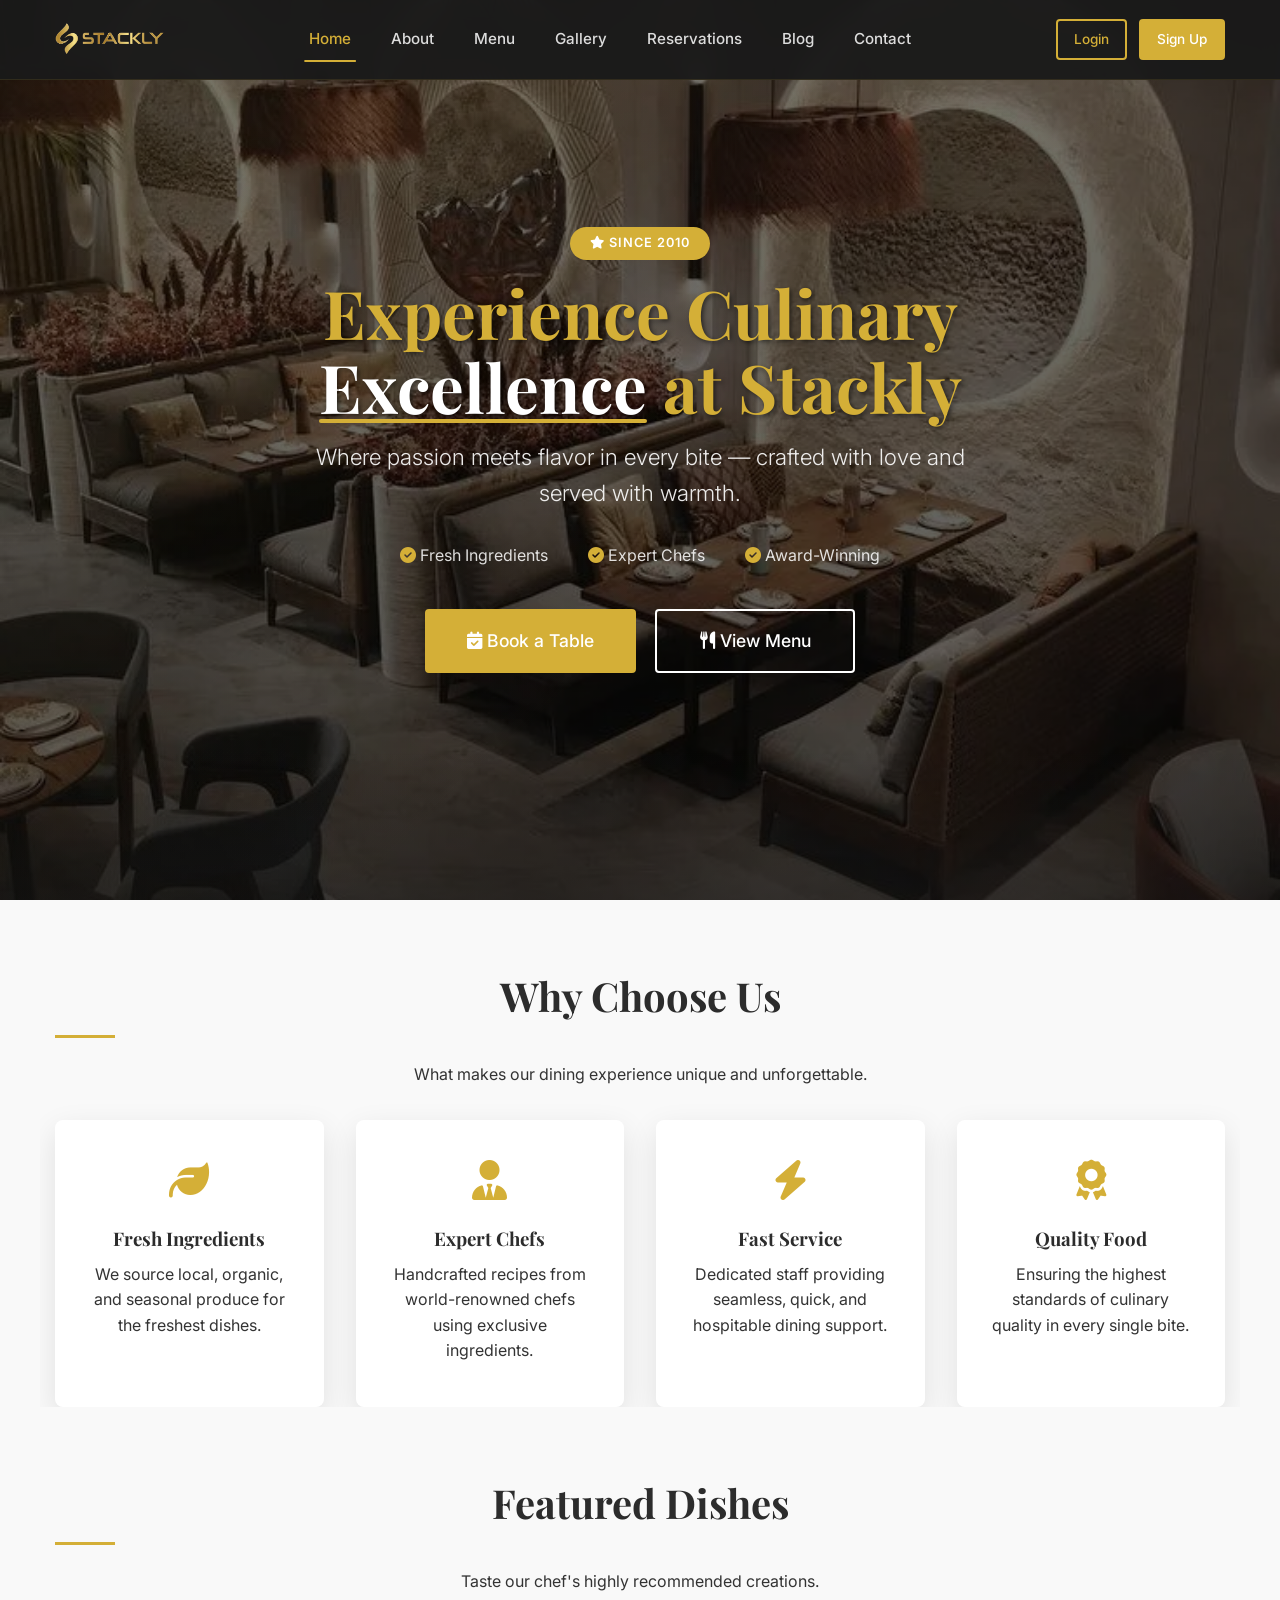
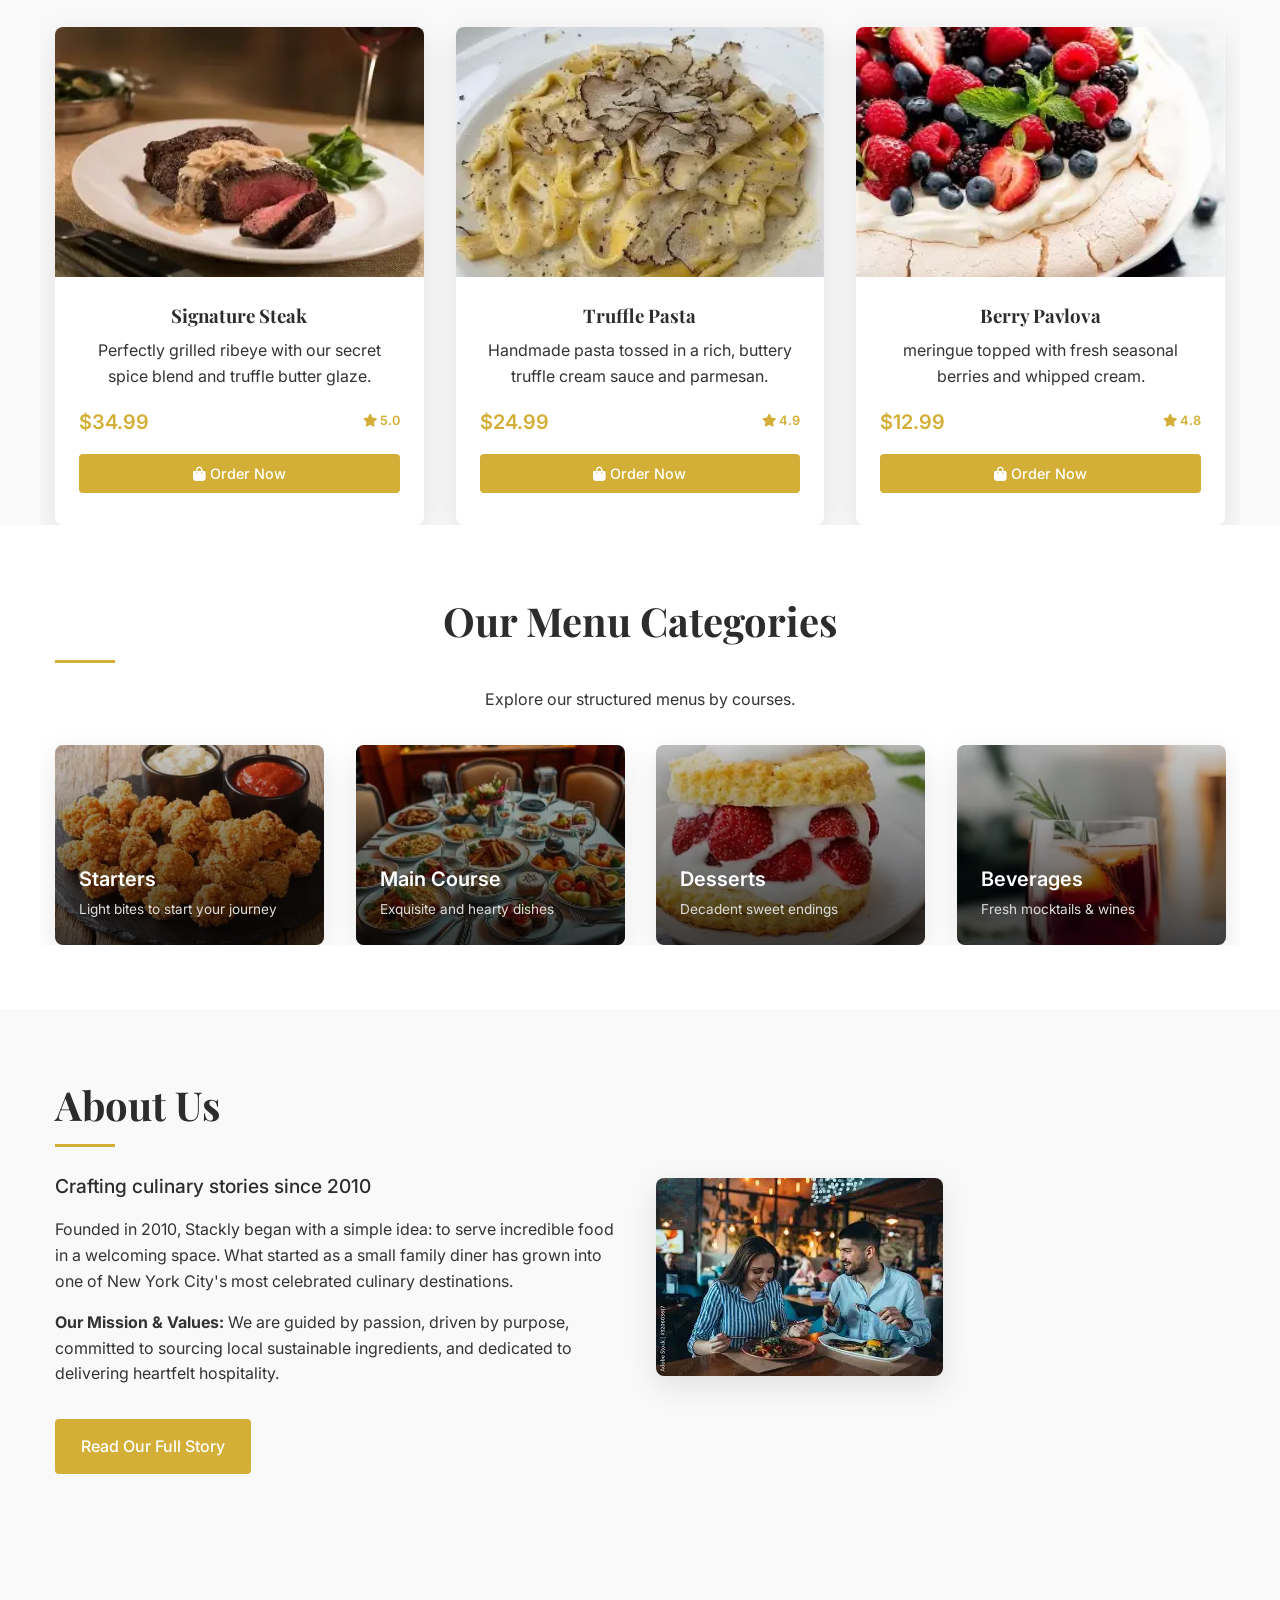
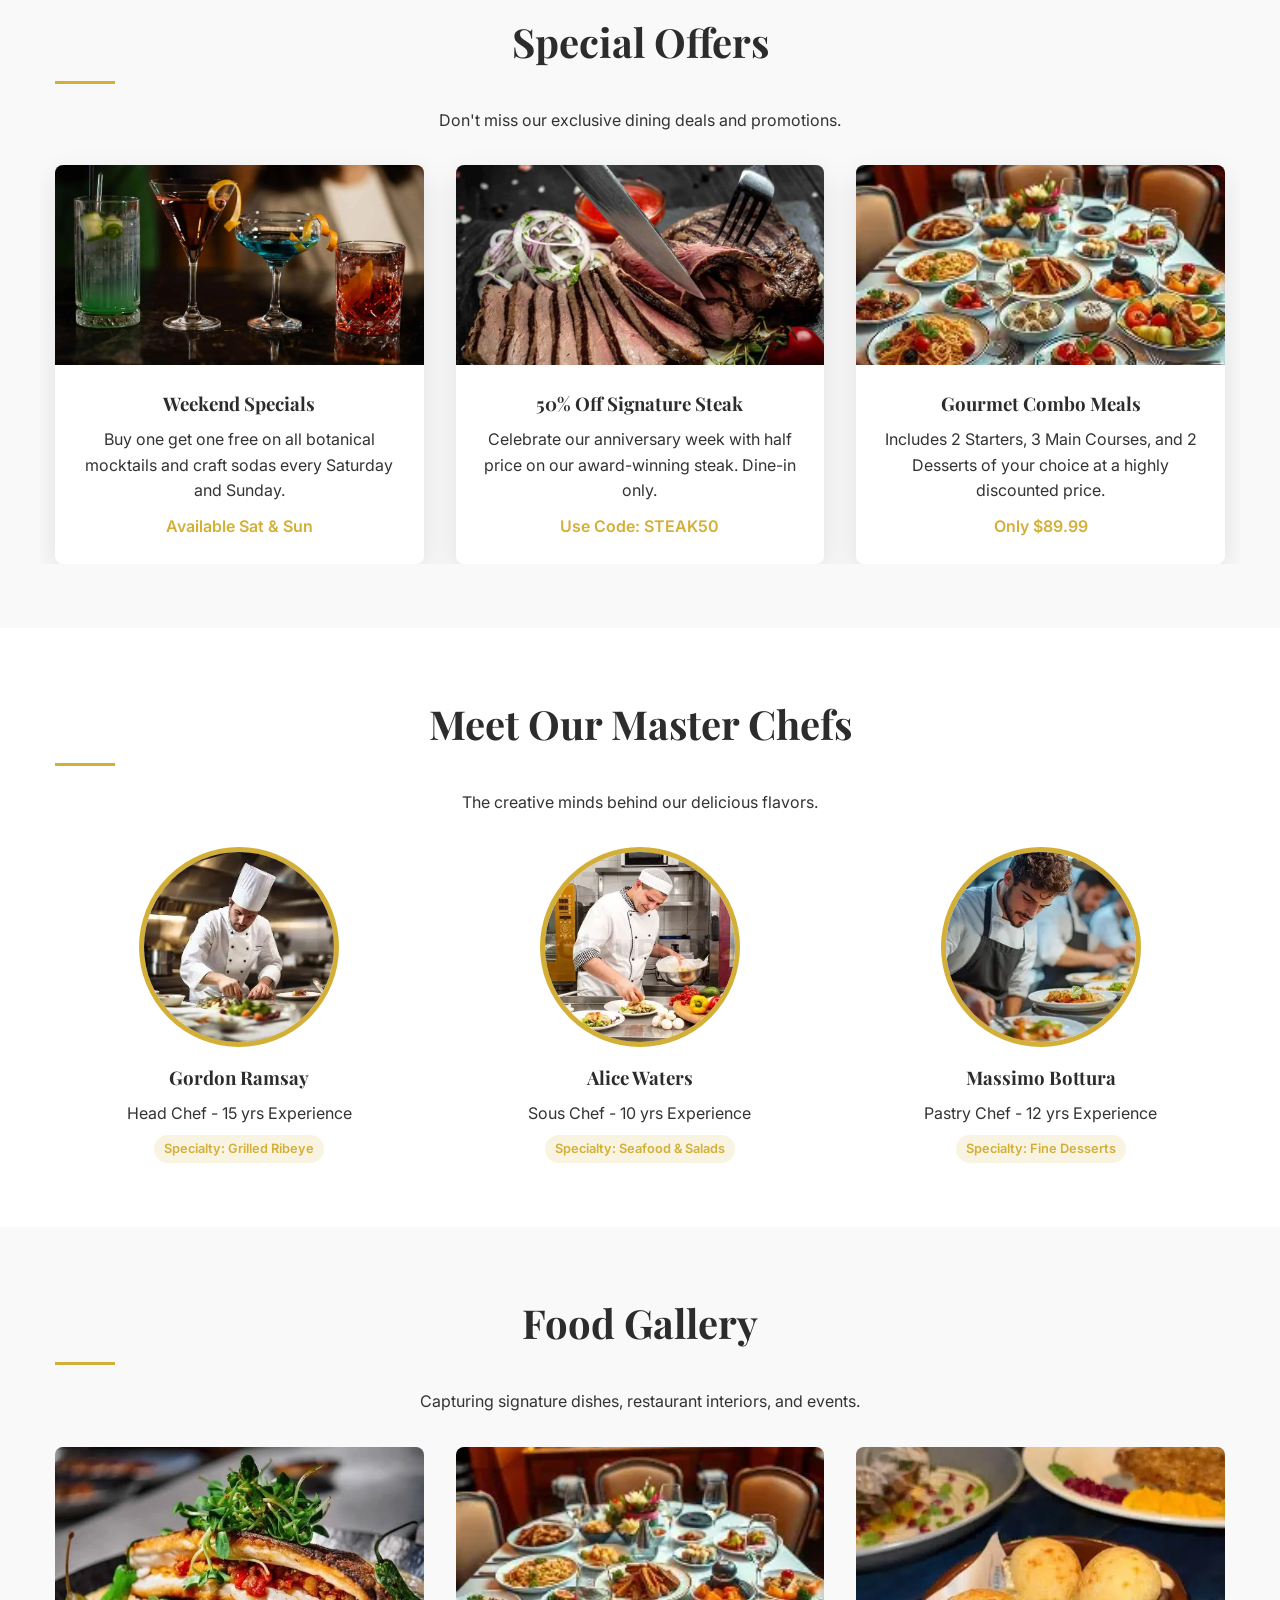
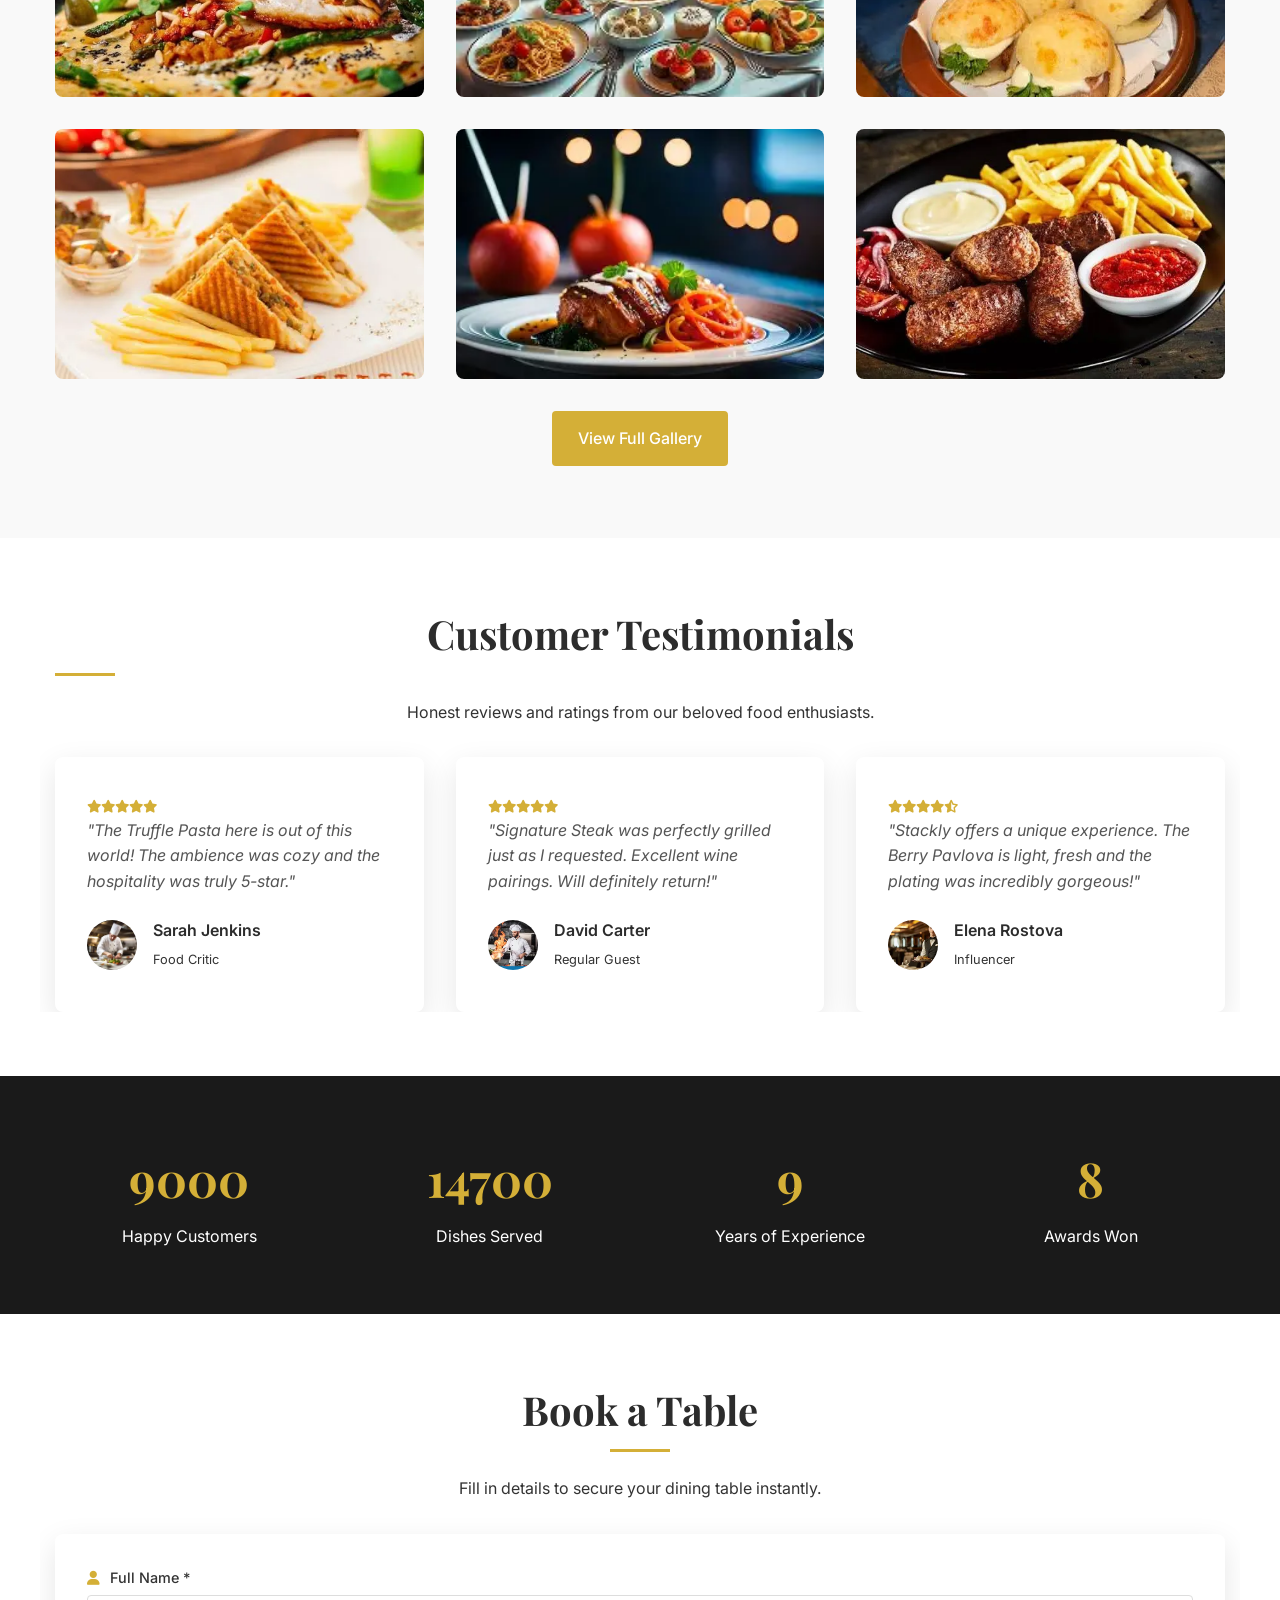
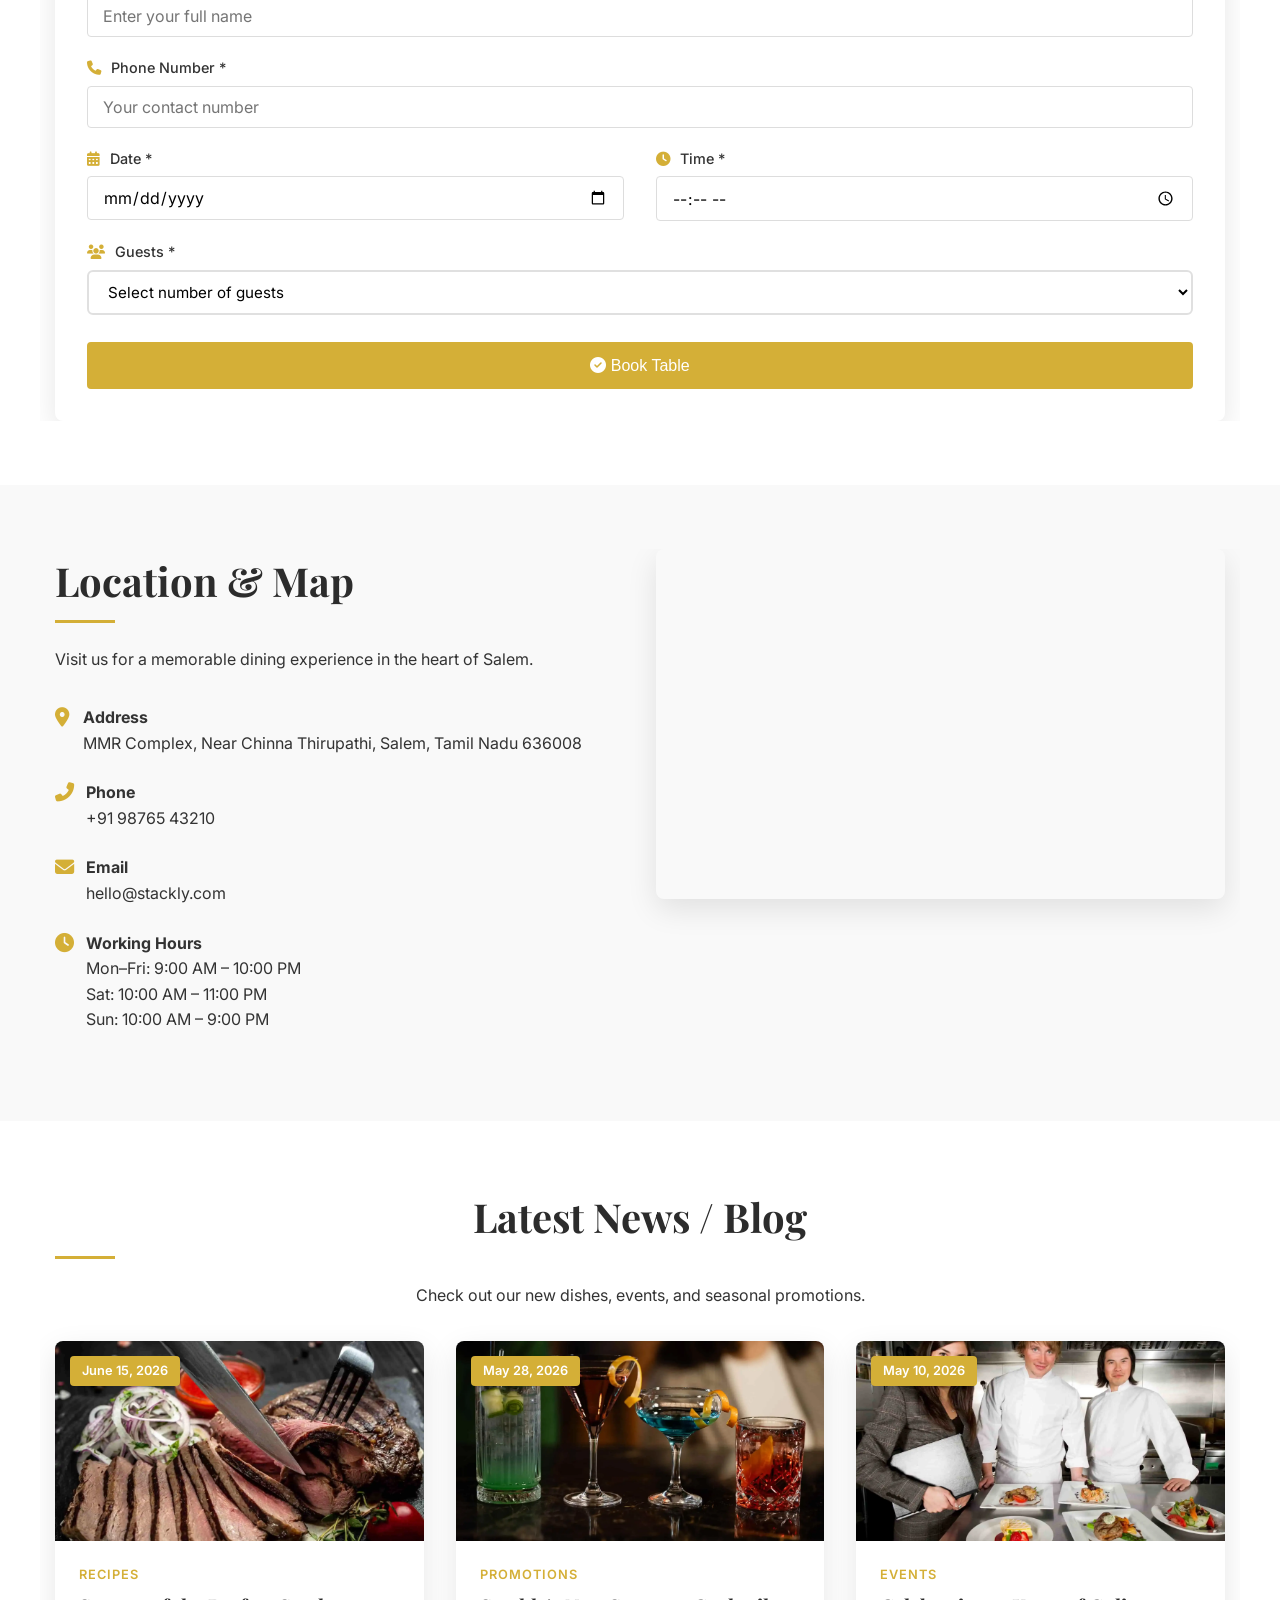
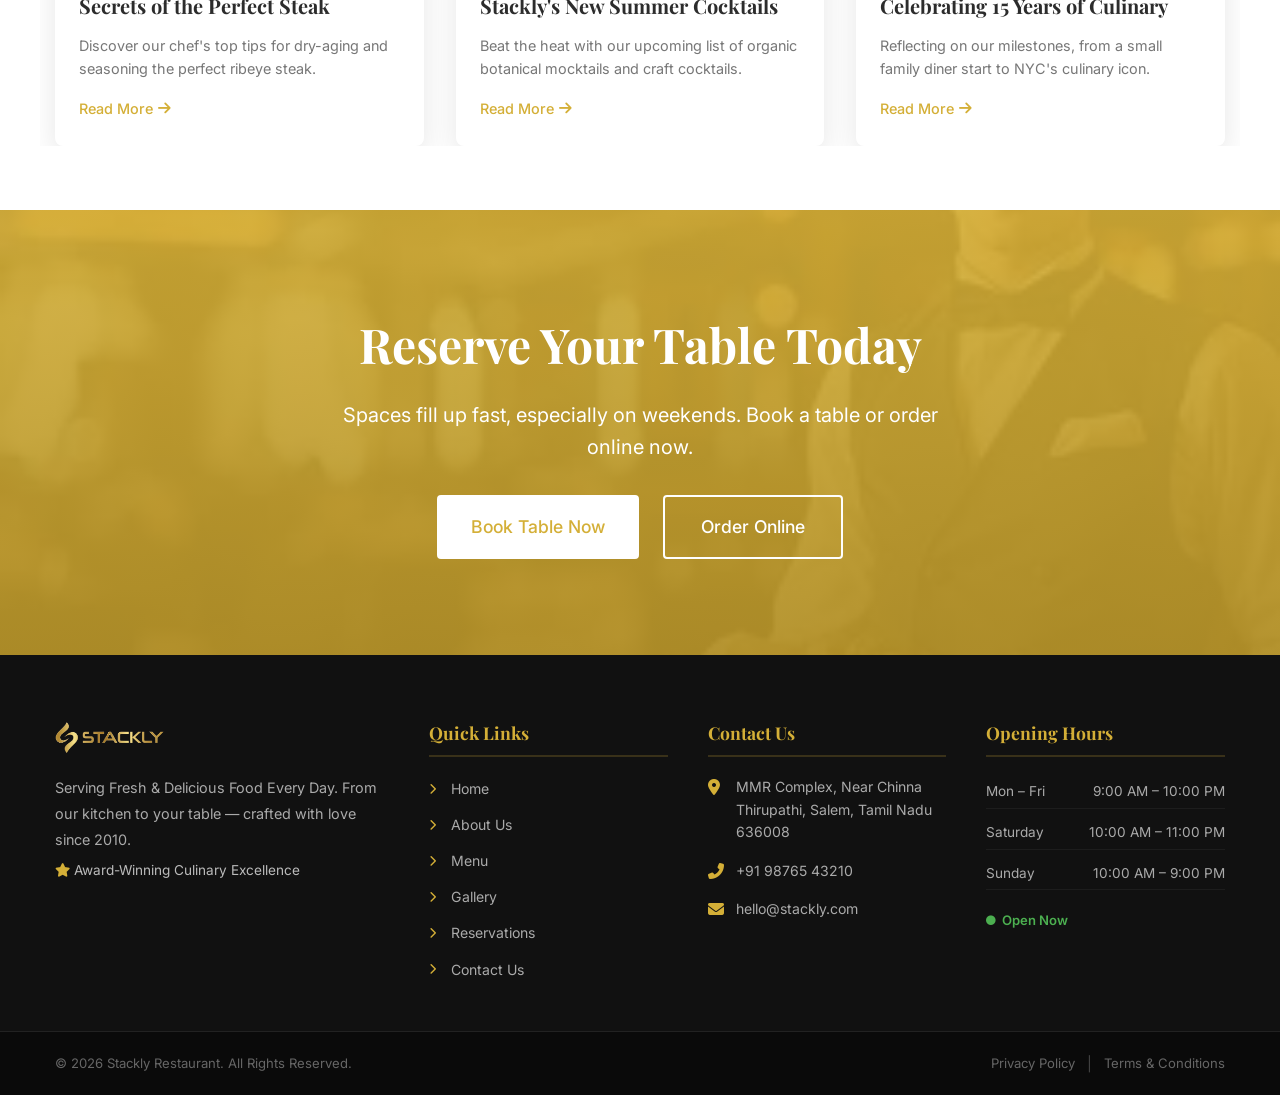
==== commit 22e683d9: "Add files via upload" ====
--- a/index.html
+++ b/index.html
@@ -81,6 +81,144 @@
         #reservation-msg {
             display: none !important;
         }
+        
+        /* Hero Section Enhanced Animations */
+        .hero-badge {
+            animation: fadeInDown 1s ease;
+        }
+        .hero-title {
+            animation: fadeInDown 1.2s ease;
+        }
+        .hero-subtitle {
+            animation: fadeInUp 1.2s ease 0.3s both;
+        }
+        .hero-features span {
+            animation: fadeInUp 1s ease 0.5s both;
+        }
+        .hero-features span:nth-child(2) {
+            animation-delay: 0.6s;
+        }
+        .hero-features span:nth-child(3) {
+            animation-delay: 0.7s;
+        }
+        .hero-btns .btn {
+            animation: fadeInUp 1s ease 0.8s both;
+        }
+        .hero-btns .btn:last-child {
+            animation-delay: 0.9s;
+        }
+        
+        @keyframes fadeInDown {
+            from {
+                opacity: 0;
+                transform: translateY(-30px);
+            }
+            to {
+                opacity: 1;
+                transform: translateY(0);
+            }
+        }
+        
+        @keyframes fadeInUp {
+            from {
+                opacity: 0;
+                transform: translateY(30px);
+            }
+            to {
+                opacity: 1;
+                transform: translateY(0);
+            }
+        }
+        
+        /* Floating animation for hero elements */
+        .hero-float {
+            animation: float 6s ease-in-out infinite;
+        }
+        
+        @keyframes float {
+            0%, 100% {
+                transform: translateY(0px);
+            }
+            50% {
+                transform: translateY(-10px);
+            }
+        }
+        
+        /* Pulse ring animation for CTA */
+        .pulse-ring {
+            position: relative;
+        }
+        .pulse-ring::before {
+            content: '';
+            position: absolute;
+            inset: -4px;
+            border-radius: 4px;
+            background: var(--primary);
+            z-index: -1;
+            animation: pulseRing 2s ease-out infinite;
+        }
+        
+        @keyframes pulseRing {
+            0% {
+                transform: scale(1);
+                opacity: 0.6;
+            }
+            100% {
+                transform: scale(1.1);
+                opacity: 0;
+            }
+        }
+        
+        .hero-section {
+            position: relative;
+            overflow: hidden;
+        }
+        
+        .hero-section::after {
+            content: '';
+            position: absolute;
+            bottom: 0;
+            left: 0;
+            right: 0;
+            height: 150px;
+            background: linear-gradient(to top, rgba(26, 26, 26, 0.4), transparent);
+            pointer-events: none;
+            z-index: 0;
+        }
+        
+        .hero-content {
+            position: relative;
+            z-index: 1;
+        }
+        
+        /* Glow effect on hero title */
+        .hero-title span {
+            position: relative;
+            display: inline-block;
+        }
+        
+        .hero-title span::after {
+            content: '';
+            position: absolute;
+            bottom: 0;
+            left: 0;
+            right: 0;
+            height: 4px;
+            background: var(--primary);
+            border-radius: 2px;
+            animation: glowWidth 2s ease-in-out infinite;
+        }
+        
+        @keyframes glowWidth {
+            0%, 100% {
+                width: 0;
+                opacity: 0.5;
+            }
+            50% {
+                width: 100%;
+                opacity: 1;
+            }
+        }
     </style>
 </head>
 <body>
@@ -113,7 +251,6 @@
             <div class="nav-actions">
                 <a href="login.html"      class="btn btn-outline" id="nav-login-btn">Login</a>
                 <a href="signup.html"     class="btn btn-primary" id="nav-signup-btn">Sign Up</a>
-                <a href="#"       class="btn btn-primary" id="nav-order-btn" onclick="redirectTo404(event)"><i class="fas fa-shopping-bag"></i> Order Now</a>
                 <button class="mobile-menu-toggle" id="mobile-menu-toggle-btn"><i class="fas fa-bars"></i></button>
             </div>
         </div>
@@ -127,20 +264,36 @@
         ================================================ -->
         <section id="home" class="page-section active-section">
 
-           <!-- 1. Hero Section - Rich Content -->
-<div class="hero-section" style="background-image: linear-gradient(rgba(0,0,0,0.6), rgba(0,0,0,0.6)), url('images/25.webp');">
+           <!-- 1. Hero Section - Enhanced with Animations -->
+<div class="hero-section" style="background-image: linear-gradient(rgba(0,0,0,0.55), rgba(0,0,0,0.65)), url('images/25.webp');">
     <div class="hero-content container">
-        <span class="hero-badge" data-aos="fade-down" data-aos-duration="800" style="display:inline-block; background:var(--primary); color:#fff; padding:6px 20px; border-radius:30px; font-size:0.8rem; font-weight:600; letter-spacing:1px; text-transform:uppercase; margin-bottom:1rem;">Since 2010</span>
-        <h1 class="hero-title" data-aos="fade-down" data-aos-duration="1000">Experience Culinary <br><span style="color:#fff;">Excellence</span> at Stackly</h1>
-        <p class="hero-subtitle" data-aos="fade-up" data-aos-delay="200" data-aos-duration="1000">Where passion meets flavor in every bite — crafted with love and served with warmth.</p>
-        <div class="hero-features" data-aos="fade-up" data-aos-delay="300" style="display:flex; justify-content:center; gap:2rem; flex-wrap:wrap; margin-bottom:2rem;">
-            <span style="color:rgba(255,255,255,0.8); font-size:0.9rem;"><i class="fas fa-check-circle" style="color:var(--primary);"></i> Fresh Ingredients</span>
-            <span style="color:rgba(255,255,255,0.8); font-size:0.9rem;"><i class="fas fa-check-circle" style="color:var(--primary);"></i> Expert Chefs</span>
-            <span style="color:rgba(255,255,255,0.8); font-size:0.9rem;"><i class="fas fa-check-circle" style="color:var(--primary);"></i> Award-Winning</span>
+        <span class="hero-badge" style="display:inline-block; background:var(--primary); color:#fff; padding:6px 20px; border-radius:30px; font-size:0.8rem; font-weight:600; letter-spacing:1px; text-transform:uppercase; margin-bottom:1rem;">
+            <i class="fas fa-star"></i> Since 2010
+        </span>
+        <h1 class="hero-title" style="font-size:4.2rem; line-height:1.1;">
+            Experience Culinary <br><span style="color:#fff; position:relative;">Excellence</span> at Stackly
+        </h1>
+        <p class="hero-subtitle" style="font-size:1.4rem; max-width:650px; margin:0 auto 2rem; color:rgba(255,255,255,0.9);">
+            Where passion meets flavor in every bite — crafted with love and served with warmth.
+        </p>
+        <div class="hero-features" style="display:flex; justify-content:center; gap:2.5rem; flex-wrap:wrap; margin-bottom:2.5rem;">
+            <span style="color:rgba(255,255,255,0.85); font-size:1rem;">
+                <i class="fas fa-check-circle" style="color:var(--primary);"></i> Fresh Ingredients
+            </span>
+            <span style="color:rgba(255,255,255,0.85); font-size:1rem;">
+                <i class="fas fa-check-circle" style="color:var(--primary);"></i> Expert Chefs
+            </span>
+            <span style="color:rgba(255,255,255,0.85); font-size:1rem;">
+                <i class="fas fa-check-circle" style="color:var(--primary);"></i> Award-Winning
+            </span>
         </div>
-        <div class="hero-btns" data-aos="fade-up" data-aos-delay="400" data-aos-duration="1000">
-            <a href="reservations.html" class="btn btn-primary btn-lg pulse-btn"><i class="fas fa-calendar-check"></i> Book a Table</a>
-            <a href="menu.html" class="btn btn-outline btn-lg" style="border-color:white; color:white;"><i class="fas fa-utensils"></i> View Menu</a>
+        <div class="hero-btns" style="display:flex; justify-content:center; gap:1.2rem; flex-wrap:wrap;">
+            <a href="reservations.html" class="btn btn-primary btn-lg pulse-btn" style="min-width:200px; padding:1rem 2.5rem; font-size:1.1rem;">
+                <i class="fas fa-calendar-check"></i> Book a Table
+            </a>
+            <a href="menu.html" class="btn btn-outline btn-lg" style="border-color:white; color:white; min-width:200px; padding:1rem 2.5rem; font-size:1.1rem; border-width:2px;">
+                <i class="fas fa-utensils"></i> View Menu
+            </a>
         </div>
     </div>
 </div>
@@ -208,7 +361,7 @@
                         <div class="food-img"><img src="images/berry.webp" alt="Berry Pavlova"></div>
                         <div class="food-info">
                             <h3>Berry Pavlova</h3>
-                            <p>Light and crispy meringue topped with fresh seasonal berries and whipped cream.</p>
+                            <p> meringue topped with fresh seasonal berries and whipped cream.</p>
                             <div class="flex-between mt-3" style="display:flex; justify-content:space-between; align-items:center;">
                                 <span class="price" style="margin-top:0;">$12.99</span>
                                 <span class="stars" style="color:var(--primary); font-weight:600;"><i class="fas fa-star"></i> 4.8</span>
@@ -314,19 +467,19 @@
                     <p class="text-center text-muted mb-4" data-aos="fade-up" data-aos-delay="100">The creative minds behind our delicious flavors.</p>
                     <div class="grid-3 mt-4">
                         <div class="chef-card" data-aos="zoom-in" data-aos-delay="100">
-                            <img src="images/13.webp" alt="Gordon Ramsay">
+                            <img src="images/12.webp" alt="Gordon Ramsay">
                             <h3 class="mt-3">Gordon Ramsay</h3>
                             <p class="text-muted">Head Chef - 15 yrs Experience</p>
                             <span class="badge bg-success" style="background:rgba(212,175,55,0.15); color:var(--primary); margin-top:8px; display:inline-block; padding:4px 10px; border-radius:20px; font-weight:600; font-size:0.8rem;">Specialty: Grilled Ribeye</span>
                         </div>
                         <div class="chef-card" data-aos="zoom-in" data-aos-delay="200">
-                            <img src="images/14.webp" alt="Alice Waters">
+                            <img src="images/download (4).webp" alt="Alice Waters">
                             <h3 class="mt-3">Alice Waters</h3>
                             <p class="text-muted">Sous Chef - 10 yrs Experience</p>
                             <span class="badge bg-success" style="background:rgba(212,175,55,0.15); color:var(--primary); margin-top:8px; display:inline-block; padding:4px 10px; border-radius:20px; font-weight:600; font-size:0.8rem;">Specialty: Seafood & Salads</span>
                         </div>
                         <div class="chef-card" data-aos="zoom-in" data-aos-delay="300">
-                            <img src="images/15.webp" alt="Massimo Bottura">
+                            <img src="images/OIP (4).webp" alt="Massimo Bottura">
                             <h3 class="mt-3">Massimo Bottura</h3>
                             <p class="text-muted">Pastry Chef - 12 yrs Experience</p>
                             <span class="badge bg-success" style="background:rgba(212,175,55,0.15); color:var(--primary); margin-top:8px; display:inline-block; padding:4px 10px; border-radius:20px; font-weight:600; font-size:0.8rem;">Specialty: Fine Desserts</span>
@@ -554,7 +707,7 @@
                             <div class="blog-img"><img src="images/39.webp" alt="Anniversary Celebration"><span class="blog-date">May 10, 2026</span></div>
                             <div class="blog-info">
                                 <span class="blog-tag" style="color:var(--primary); font-weight:600; font-size:0.8rem; text-transform:uppercase; letter-spacing:1px; display:block; margin-bottom:5px;">Events</span>
-                                <h3>Celebrating 15 Years of Culinary Art</h3>
+                                <h3>Celebrating 15 Years of Culinary </h3>
                                 <p>Reflecting on our milestones, from a small family diner start to NYC's culinary icon.</p>
                                 <a href="#" class="blog-link" onclick="redirectTo404(event)">Read More <i class="fas fa-arrow-right"></i></a>
                             </div>
--- a/style.css
+++ b/style.css
@@ -183,64 +183,72 @@
 @keyframes spin { 100% { transform: rotate(360deg); } }
 @keyframes fadeInOut { 0% { opacity: 0.7; } 100% { opacity: 1; } }
 
-/* Navbar - Consistent sizing with reduced padding */
+/* ============================================
+   NAVBAR - CONSISTENT ACROSS ALL PAGES
+   ============================================ */
+
 .navbar {
     position: fixed;
     top: 0;
+    left: 0;
+    right: 0;
     width: 100%;
-    background-color: rgba(26, 26, 26, 0.95);
+    background: rgba(26, 26, 26, 0.97);
     backdrop-filter: blur(10px);
+    -webkit-backdrop-filter: blur(10px);
     z-index: 1000;
+    height: 80px;
+    display: flex;
+    align-items: center;
+    border-bottom: 1px solid rgba(212, 175, 55, 0.12);
+    transition: all 0.3s ease;
     padding: 0;
-    box-shadow: 0 2px 10px rgba(0,0,0,0.2);
-    transition: var(--transition);
-    height: 72px;
-    display: flex;
-    align-items: center;
+}
+
+.navbar.scrolled {
+    background: rgba(20, 20, 20, 0.99);
+    box-shadow: 0 4px 30px rgba(0, 0, 0, 0.4);
 }
 
 .nav-container {
     display: flex;
     justify-content: space-between;
     align-items: center;
-    height: 72px;
     width: 100%;
     max-width: 1200px;
     margin: 0 auto;
     padding: 0 20px;
-}
-
+    height: 80px;
+}
+
+/* Logo */
 .logo {
     display: flex;
     align-items: center;
-    font-family: var(--font-heading);
-    font-size: 1.8rem;
-    font-weight: 700;
-    color: var(--primary);
-    letter-spacing: 1px;
     flex-shrink: 0;
 }
+
 .logo img {
-    height: 40px;
+    height: 45px;
     width: auto;
     display: block;
 }
 
-/* REDUCED PADDING IN NAV-LINKS */
+/* Navigation Links - Desktop */
 .nav-links {
     display: flex;
     align-items: center;
-    gap: 0.15rem; /* Reduced from 0.3rem */
+    gap: 0.5rem;
     height: 100%;
 }
 
 .nav-link {
-    padding: 0.3rem 0.6rem; /* Reduced from 0.45rem 0.9rem */
-    color: rgba(255,255,255,0.85);
-    font-size: 0.85rem; /* Slightly smaller font */
+    padding: 0.5rem 1rem;
+    color: rgba(255, 255, 255, 0.85);
+    font-size: 0.95rem;
     font-weight: 500;
     border-radius: 4px;
-    transition: var(--transition);
+    transition: all 0.3s ease;
     position: relative;
     white-space: nowrap;
 }
@@ -265,88 +273,71 @@
 
 .nav-link:hover::after,
 .nav-link.active::after {
-    width: 60%; /* Slightly reduced */
-}
-
-/* REDUCED PADDING IN NAV-ACTIONS */
+    width: 70%;
+}
+
+/* Nav Actions - Desktop */
 .nav-actions {
     display: flex;
     align-items: center;
-    gap: 0.4rem; /* Reduced from 0.8rem */
+    gap: 0.8rem;
     flex-shrink: 0;
 }
 
 .nav-actions .btn {
-    font-size: 0.78rem; /* Reduced from 0.85rem */
-    padding: 0.35rem 0.7rem; /* Reduced from 0.5rem 1rem */
+    font-size: 0.9rem;
+    padding: 0.5rem 1.1rem;
     white-space: nowrap;
 }
 
-#nav-order-btn {
-    display: flex;
-    align-items: center;
-    gap: 4px; /* Reduced from 6px */
-    font-size: 0.78rem;
-    padding: 0.35rem 0.7rem;
-}
-
-/* ============================================
-   MOBILE MENU - FULL SCREEN FIX
-   ============================================ */
-
-/* Mobile menu toggle button */
+/* Mobile Menu Toggle */
 .mobile-menu-toggle {
     display: none;
     background: none;
     border: none;
     color: #fff;
-    font-size: 1.2rem;
+    font-size: 1.4rem;
     cursor: pointer;
     padding: 0.3rem 0.5rem;
     z-index: 1001;
-}
-
-/* Navbar container - ensure proper positioning */
-.nav-container {
-    position: relative;
-}
-
-/* Navigation links - desktop */
-.nav-links {
-    display: flex;
-    align-items: center;
-    gap: 0.15rem;
-    height: 100%;
-}
-
-/* Mobile responsive */
+    transition: color 0.3s ease;
+}
+
+.mobile-menu-toggle:hover {
+    color: var(--primary);
+}
+
+/* ============================================
+   MOBILE RESPONSIVE - CONSISTENT
+   ============================================ */
+
 @media (max-width: 992px) {
     .mobile-menu-toggle {
         display: block;
     }
     
-    /* Overlay for mobile menu */
     .nav-links {
         display: none;
         position: fixed;
-        top: 72px;
+        top: 80px;
         left: 0;
         right: 0;
         bottom: 0;
         width: 100%;
-        height: calc(100vh - 72px);
+        height: calc(100vh - 80px);
         background: rgba(26, 26, 26, 0.99);
         backdrop-filter: blur(10px);
         -webkit-backdrop-filter: blur(10px);
-        padding: 1.5rem 1.5rem 2rem;
+        padding: 1.5rem;
         flex-direction: column;
         gap: 0.3rem;
         overflow-y: auto;
         overflow-x: hidden;
         -webkit-overflow-scrolling: touch;
-        z-index: 999;
+        z-index: 9999;
         border-top: 1px solid rgba(212, 175, 55, 0.15);
         animation: slideDown 0.3s ease;
+        overscroll-behavior: contain;
     }
     
     @keyframes slideDown {
@@ -364,7 +355,6 @@
         display: flex !important;
     }
     
-    /* Make each nav link full width and properly spaced */
     .nav-link {
         width: 100%;
         padding: 0.8rem 1.2rem;
@@ -387,7 +377,7 @@
         display: none;
     }
     
-    /* Hide login/signup buttons on mobile, show order button */
+    /* Hide login/signup on mobile */
     .nav-actions .btn-outline,
     .nav-actions .btn-primary:not(#nav-order-btn) {
         display: none;
@@ -395,30 +385,29 @@
     
     #nav-order-btn {
         display: inline-block !important;
-        font-size: 0.7rem;
-        padding: 0.25rem 0.6rem;
-    }
-}
-
-/* Extra small devices */
+        font-size: 0.75rem;
+        padding: 0.3rem 0.7rem;
+    }
+}
+
 @media (max-width: 576px) {
     .navbar {
-        height: 60px;
+        height: 65px;
     }
     
     .nav-container {
-        height: 60px;
-        padding: 0 10px;
+        height: 65px;
+        padding: 0 12px;
     }
     
     .logo img {
-        height: 30px;
+        height: 32px;
     }
     
     .nav-links {
-        top: 60px;
-        height: calc(100vh - 60px);
-        padding: 1rem 1rem 2rem;
+        top: 65px;
+        height: calc(100vh - 65px);
+        padding: 1rem;
     }
     
     .nav-link {
@@ -427,12 +416,12 @@
     }
     
     .mobile-menu-toggle {
-        font-size: 1.1rem;
+        font-size: 1.2rem;
         padding: 0.2rem 0.4rem;
     }
     
     #nav-order-btn {
-        font-size: 0.6rem;
+        font-size: 0.65rem;
         padding: 0.2rem 0.5rem;
     }
 }
@@ -440,9 +429,13 @@
 /* Prevent body scroll when menu is open */
 body.menu-open {
     overflow: hidden !important;
-    position: fixed;
-    width: 100%;
-    height: 100%;
+    position: fixed !important;
+    width: 100% !important;
+    height: 100% !important;
+    top: 0 !important;
+    left: 0 !important;
+    right: 0 !important;
+    bottom: 0 !important;
 }
 
 /* Page Sections SPA Logic */
@@ -1195,7 +1188,7 @@
     transform: translateY(20px);
     transition: all 0.3s ease;
 }
-.back-to-top.show {
+.back-to-top.visible {
     opacity: 1;
     visibility: visible;
     transform: translateY(0);
@@ -1791,7 +1784,7 @@
 @media (max-width: 992px) {
     .nav-links {
         position: fixed;
-        top: 72px;
+        top: 80px;
         left: 0;
         right: 0;
         bottom: 0;
@@ -1803,7 +1796,7 @@
         gap: 0.3rem;
         overflow-y: auto;
         -webkit-overflow-scrolling: touch;
-        height: calc(100vh - 72px);
+        height: calc(100vh - 80px);
         width: 100%;
         border-bottom: 1px solid rgba(212, 175, 55, 0.15);
         z-index: 999;
@@ -1856,18 +1849,18 @@
 
 @media (max-width: 576px) {
     .navbar {
-        height: 60px;
+        height: 65px;
     }
     .nav-container {
-        height: 60px;
+        height: 65px;
         padding: 0 10px;
     }
     .logo img {
-        height: 30px;
+        height: 32px;
     }
     .nav-links {
-        top: 60px;
-        height: calc(100vh - 60px);
+        top: 65px;
+        height: calc(100vh - 65px);
         padding: 0.8rem 1rem;
     }
     .nav-link {
@@ -1875,7 +1868,7 @@
         font-size: 0.9rem;
     }
     .mobile-menu-toggle {
-        font-size: 1.1rem;
+        font-size: 1.2rem;
         padding: 0.2rem 0.4rem;
     }
     #nav-order-btn {
@@ -2124,12 +2117,12 @@
     /* Ensure menu covers full screen */
     .nav-links {
         position: fixed;
-        top: 72px;
+        top: 80px;
         left: 0;
         right: 0;
         bottom: 0;
         width: 100%;
-        height: calc(100vh - 72px);
+        height: calc(100vh - 80px);
         background: rgba(26, 26, 26, 0.99);
         backdrop-filter: blur(10px);
         -webkit-backdrop-filter: blur(10px);
@@ -2155,7 +2148,7 @@
     .nav-links.show::before {
         content: '';
         position: fixed;
-        top: 72px;
+        top: 80px;
         left: 0;
         right: 0;
         bottom: 0;
@@ -2200,21 +2193,21 @@
 /* Extra small devices */
 @media (max-width: 576px) {
     .navbar {
-        height: 60px;
+        height: 65px;
     }
     
     .nav-container {
-        height: 60px;
+        height: 65px;
         padding: 0 10px;
     }
     
     .logo img {
-        height: 30px;
+        height: 32px;
     }
     
     .nav-links {
-        top: 60px;
-        height: calc(100vh - 60px);
+        top: 65px;
+        height: calc(100vh - 65px);
         padding: 1rem;
     }
     
@@ -2224,7 +2217,7 @@
     }
     
     .mobile-menu-toggle {
-        font-size: 1.1rem;
+        font-size: 1.2rem;
         padding: 0.2rem 0.4rem;
     }
 }
@@ -2330,4 +2323,4 @@
 .food-card:not(:hover) .steam {
     animation-play-state: paused;
     opacity: 0;
-}
+}
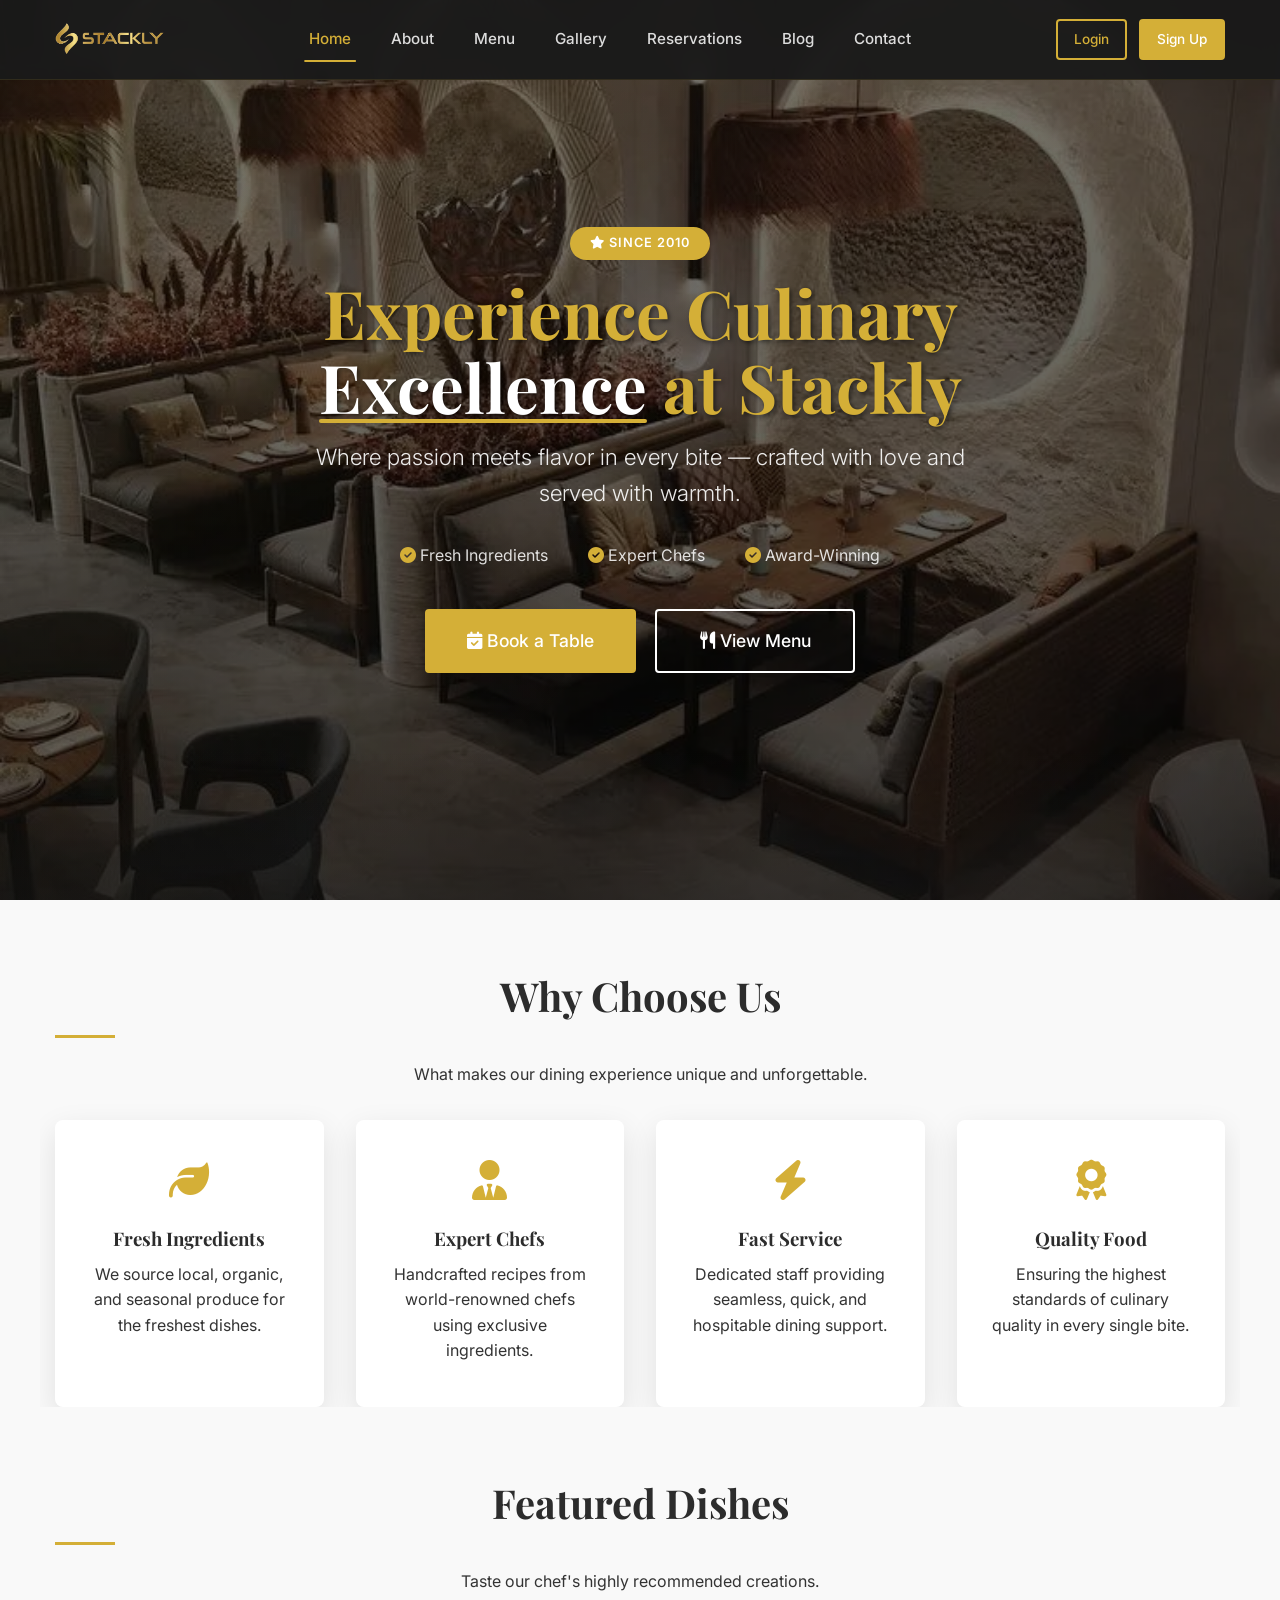
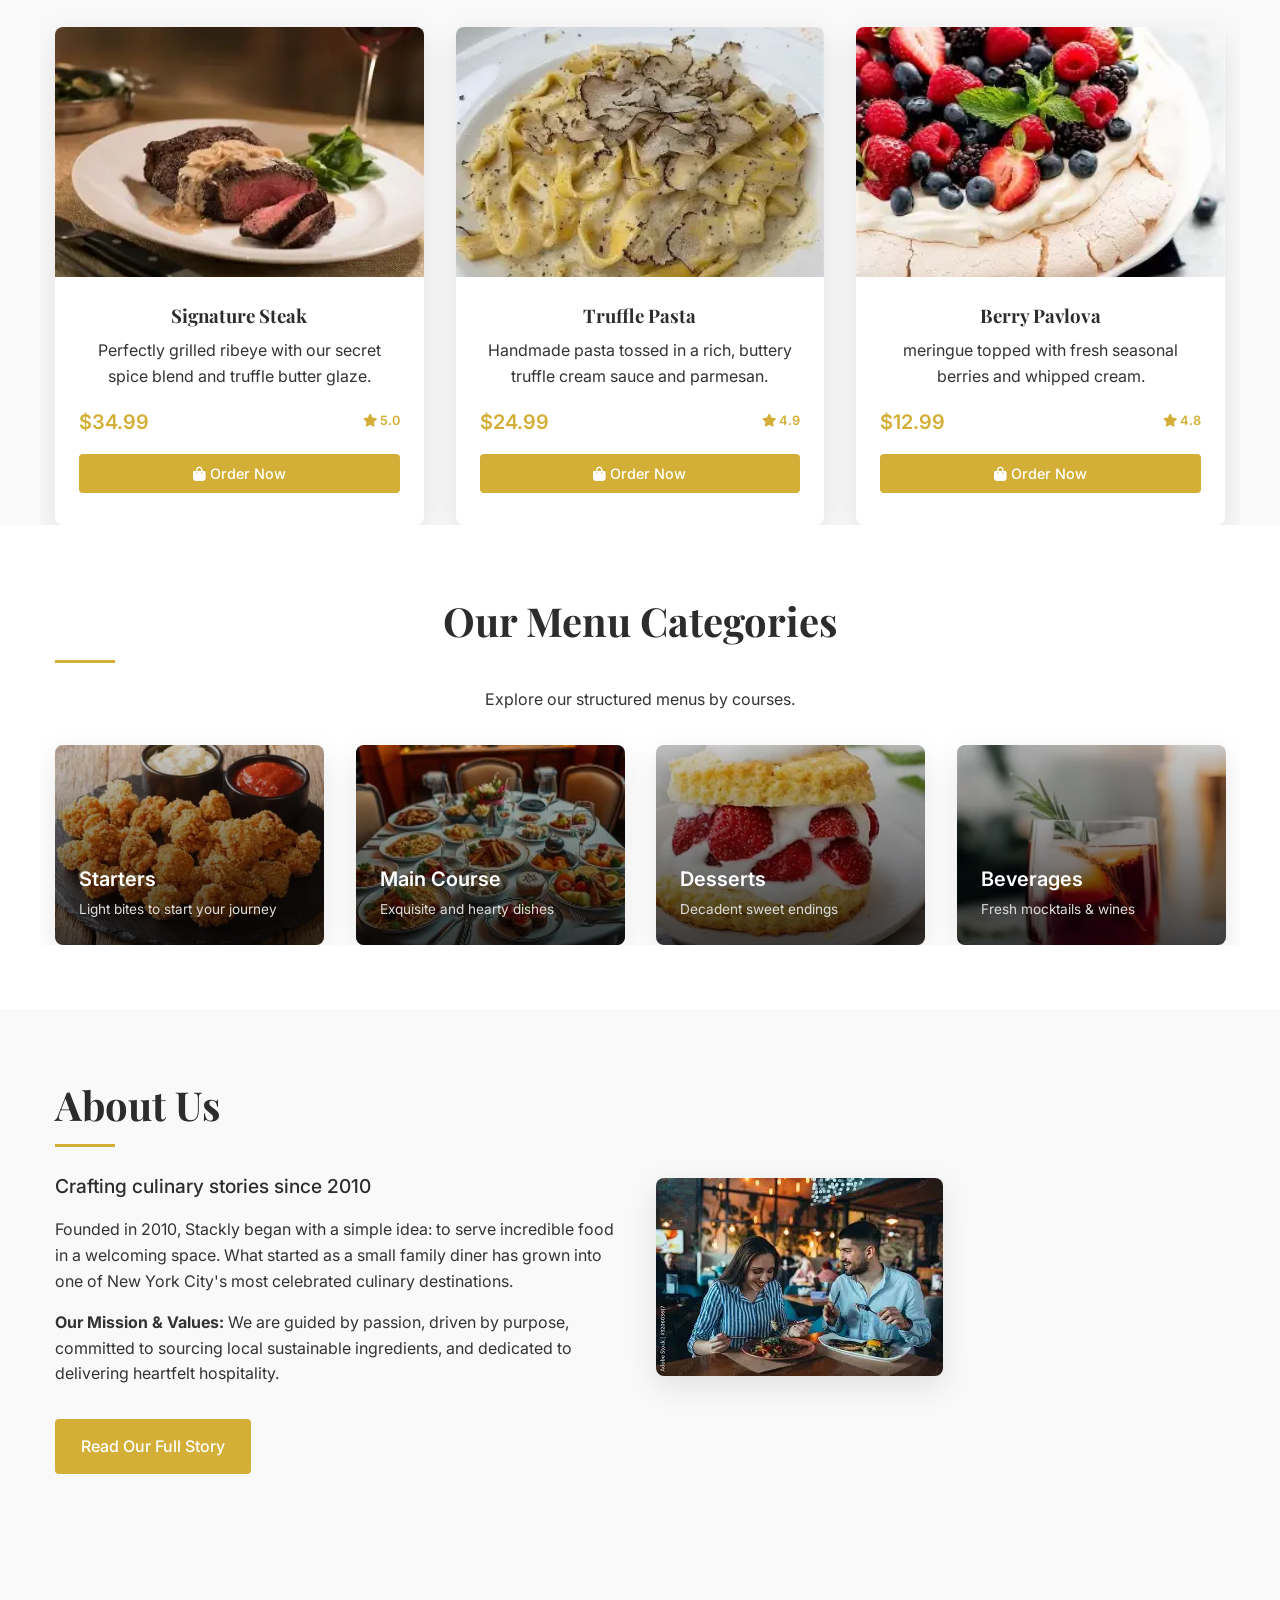
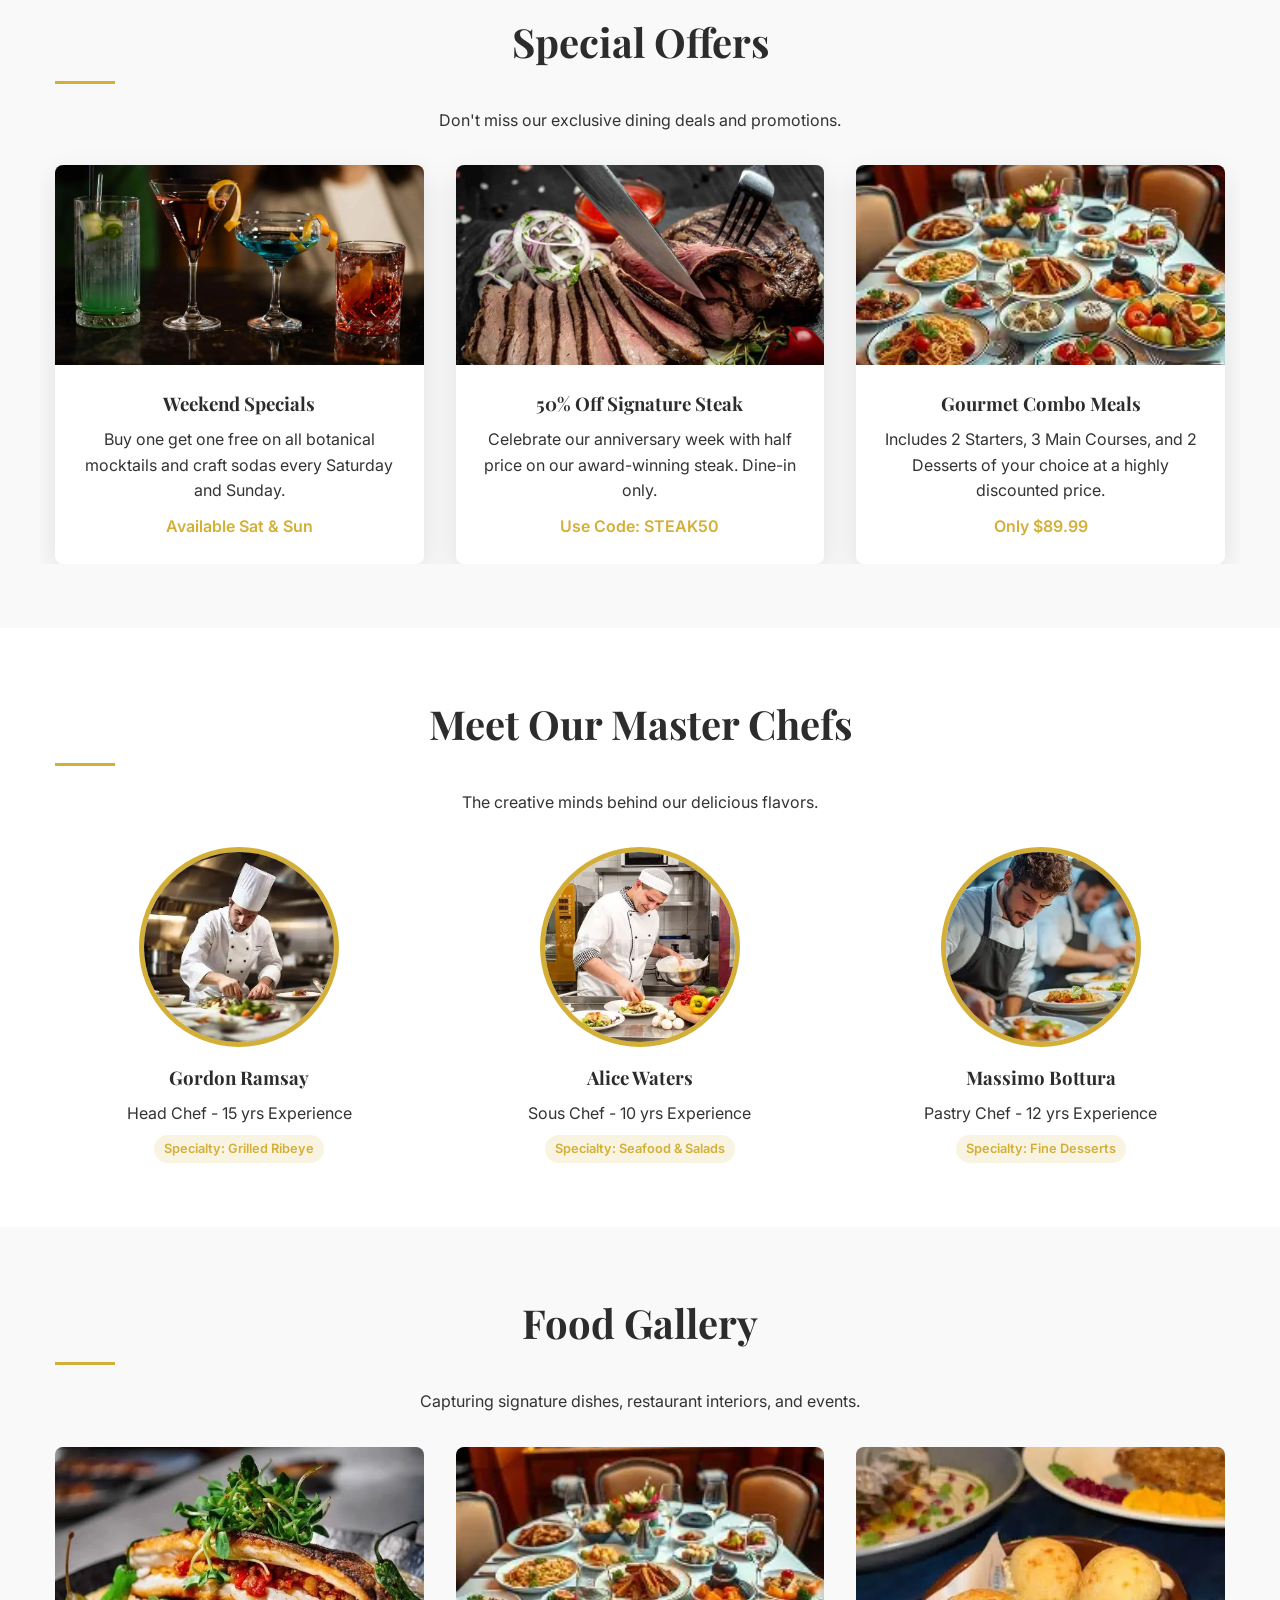
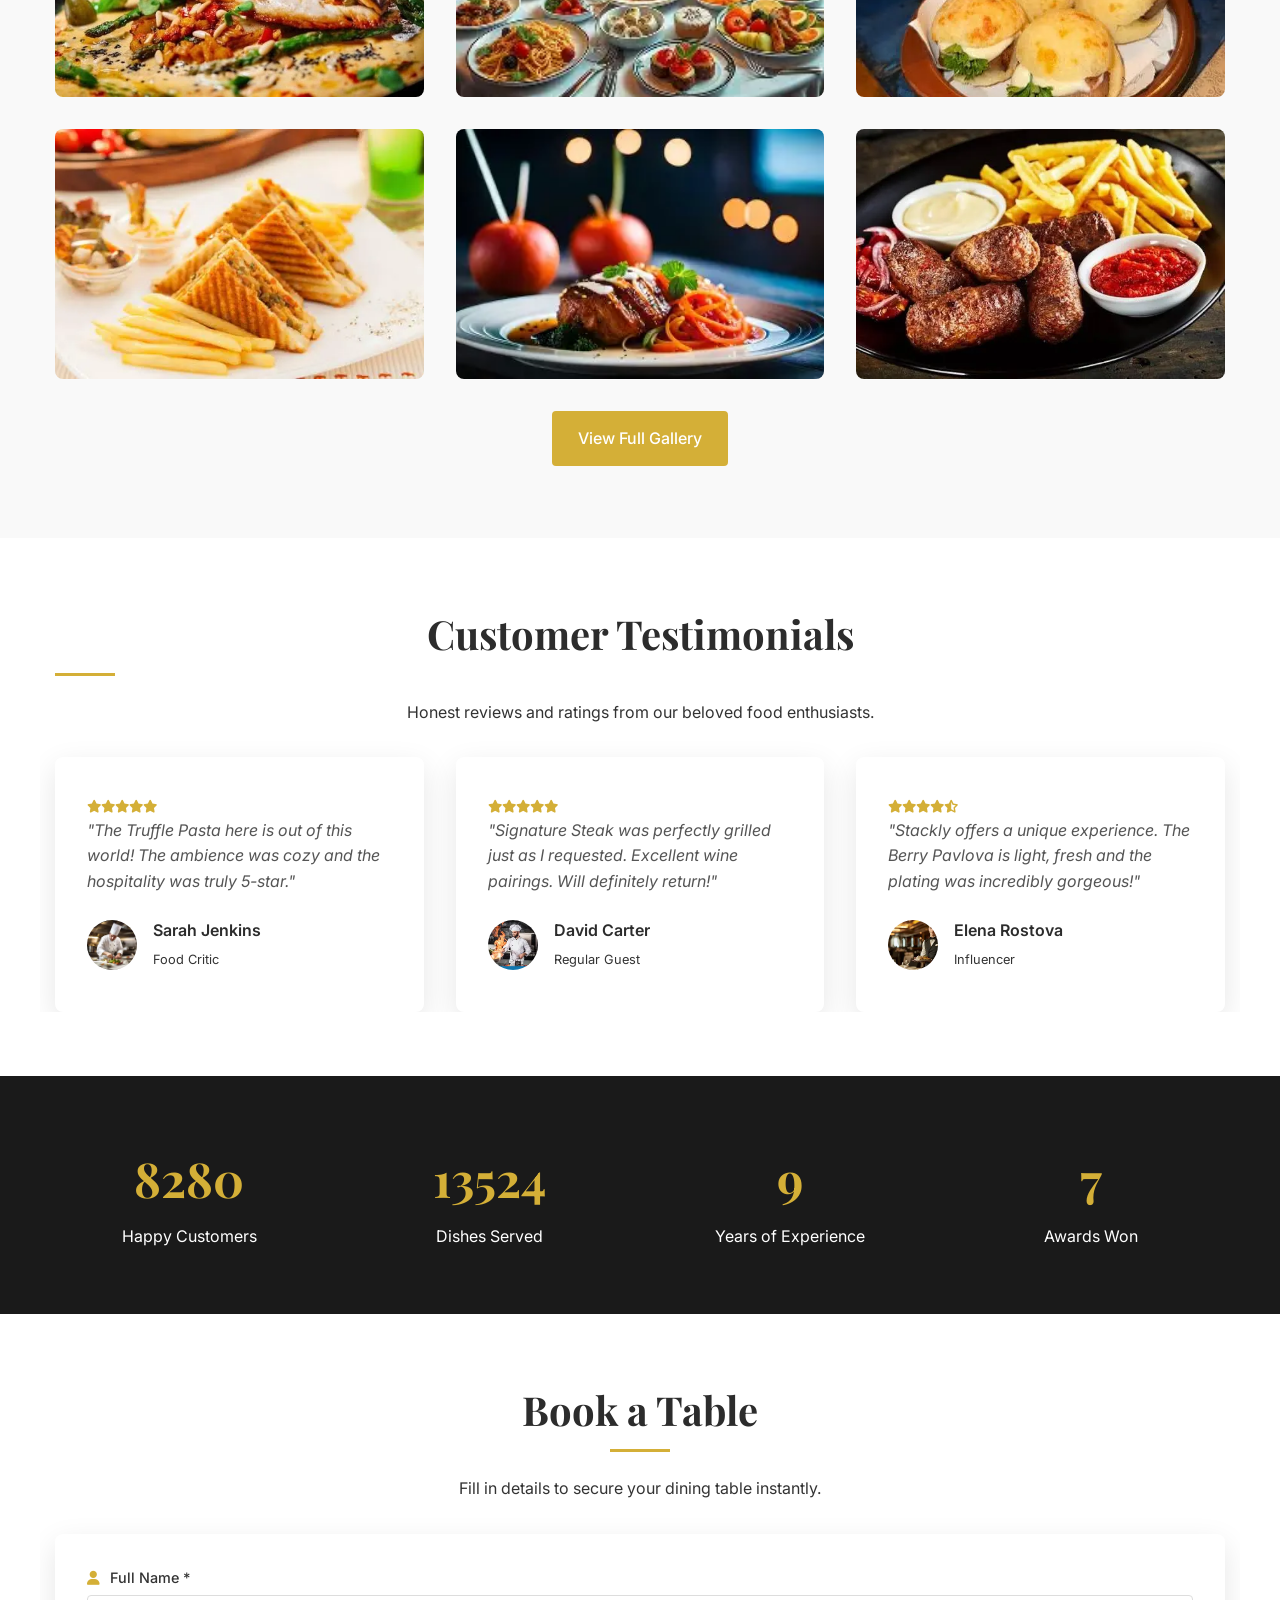
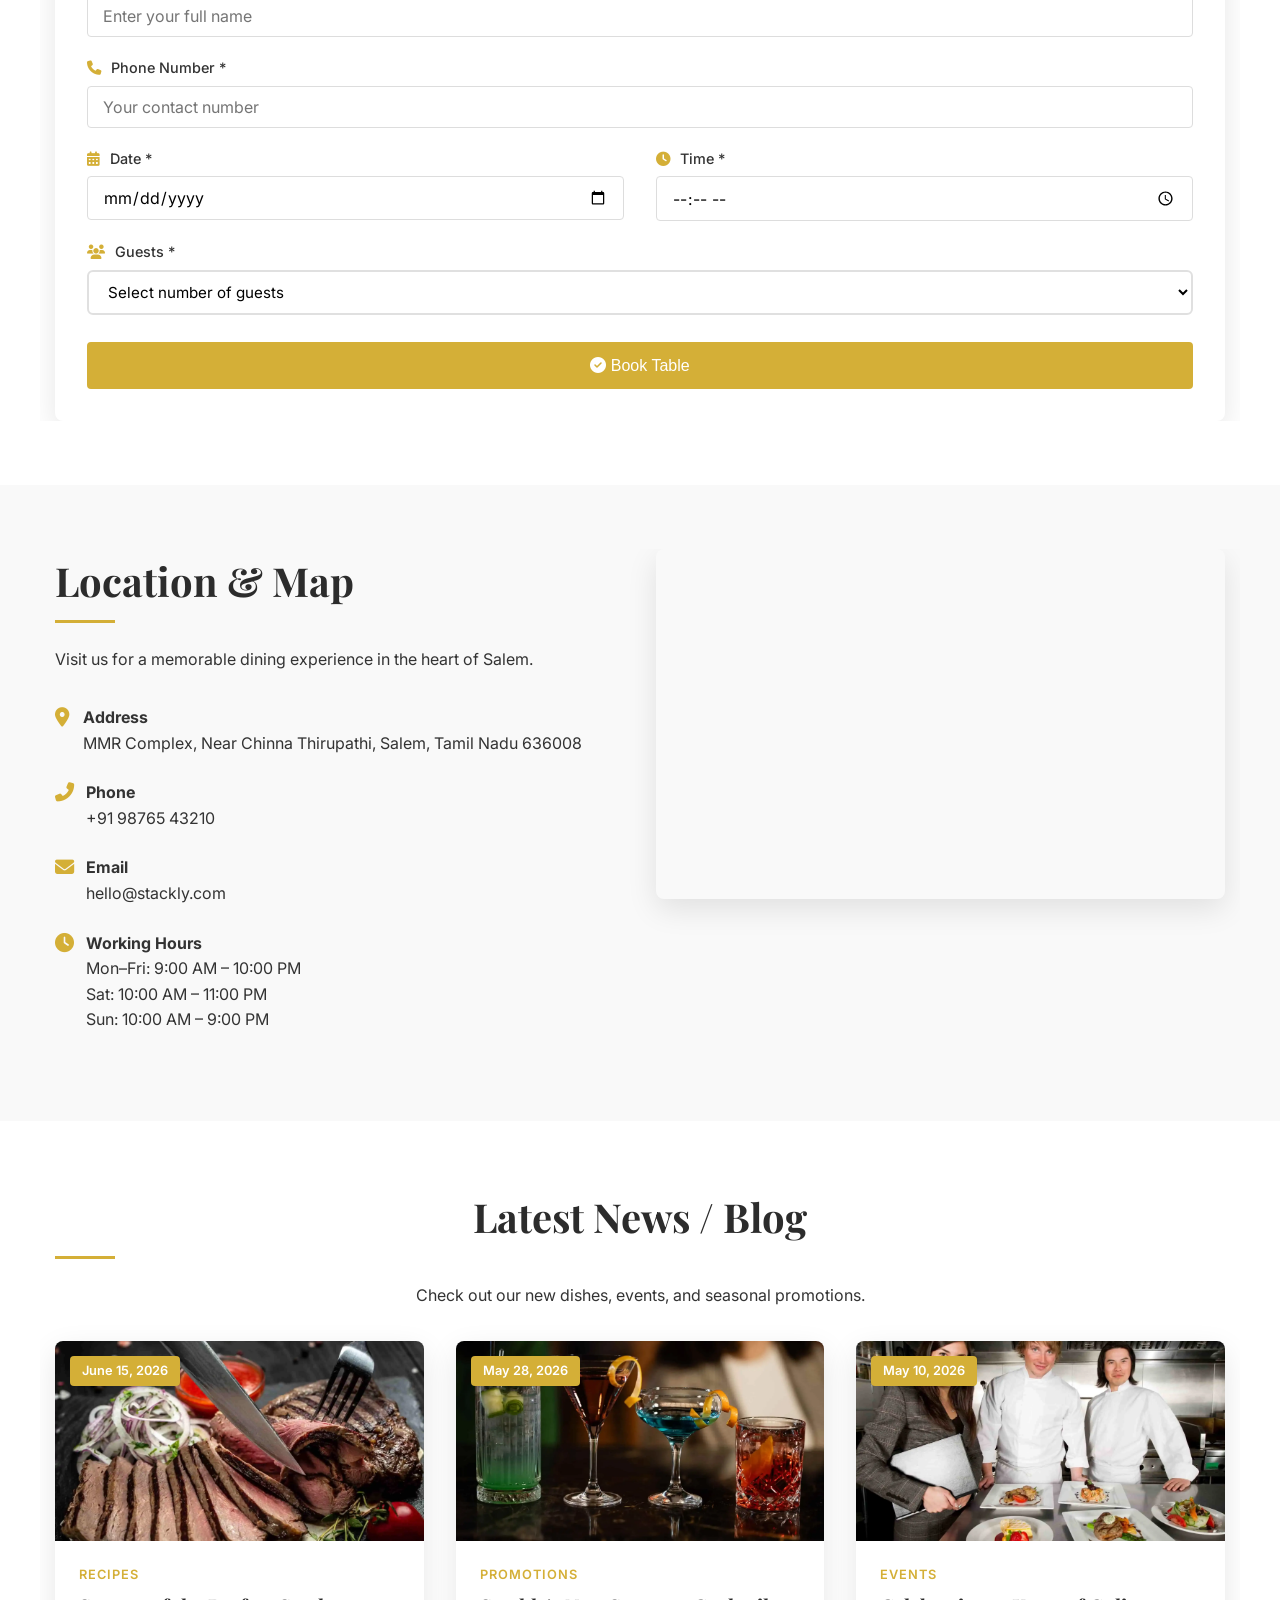
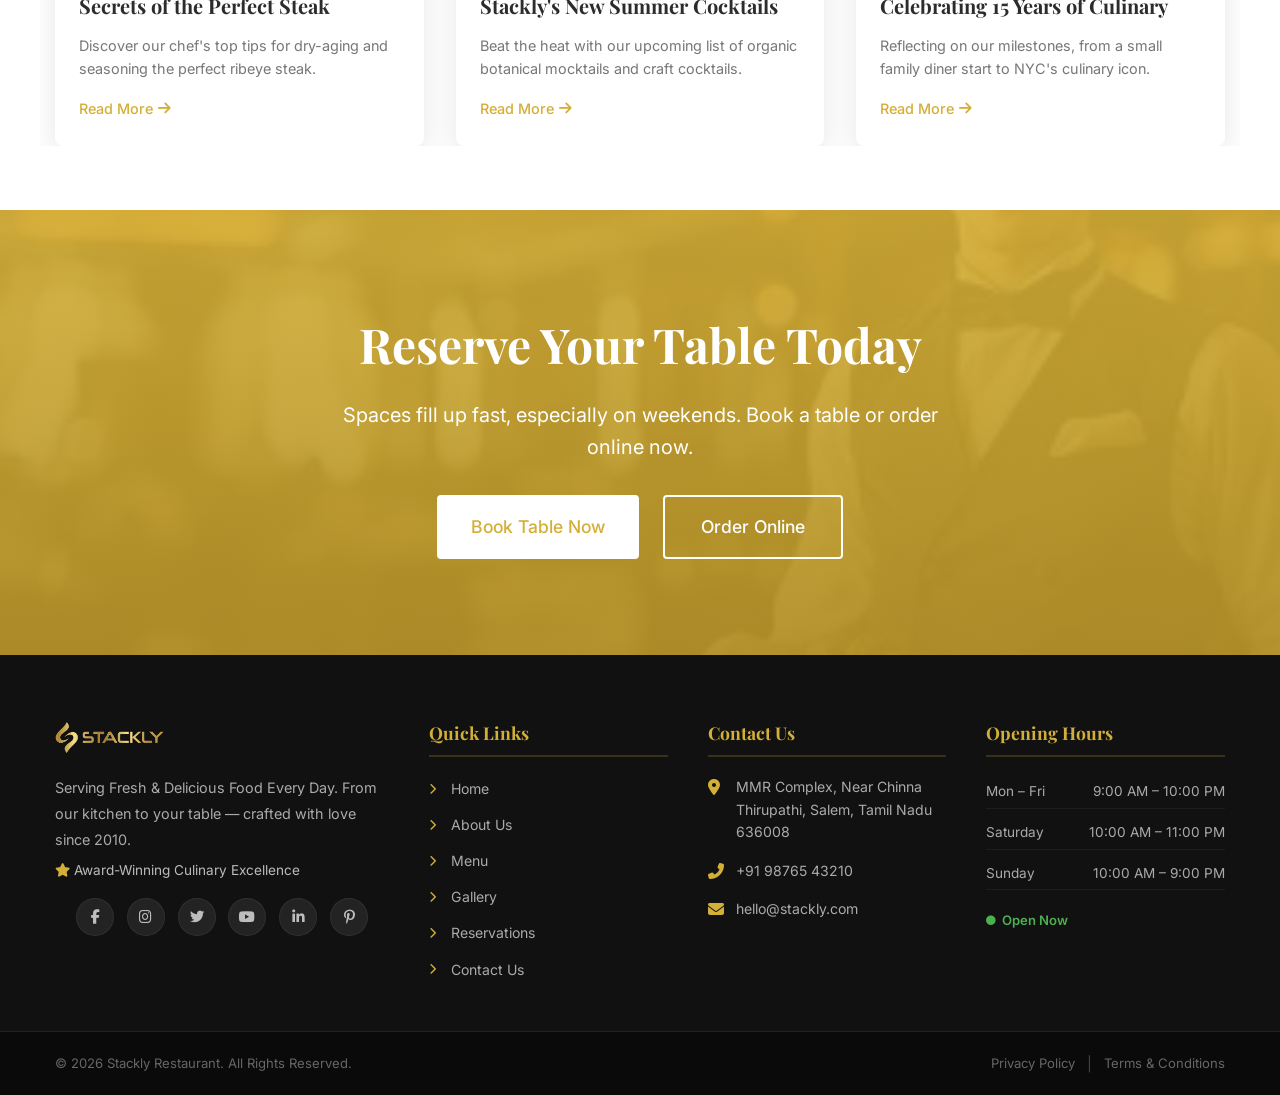
==== commit 518b56df: "Add files via upload" ====
--- a/index.html
+++ b/index.html
@@ -218,6 +218,34 @@
                 width: 100%;
                 opacity: 1;
             }
+        }
+        
+        /* Footer Social Icons - Consistent with other pages */
+        .footer-socials {
+            display: flex;
+            gap: 0.8rem;
+            flex-wrap: wrap;
+            margin-top: 1rem;
+        }
+        .footer-socials .social-icon-mini {
+            width: 38px;
+            height: 38px;
+            border-radius: 50%;
+            background: rgba(255,255,255,0.08);
+            display: flex;
+            align-items: center;
+            justify-content: center;
+            color: rgba(255,255,255,0.7);
+            font-size: 0.9rem;
+            transition: all 0.3s ease;
+            border: 1px solid rgba(255,255,255,0.06);
+            text-decoration: none;
+        }
+        .footer-socials .social-icon-mini:hover {
+            background: var(--primary);
+            color: #fff;
+            transform: translateY(-3px);
+            border-color: var(--primary);
         }
     </style>
 </head>
@@ -749,55 +777,63 @@
     <!-- END APP ROOT -->
 
     <!-- ===================== FOOTER ===================== -->
-    <!-- FOOTER -->
-<footer class="footer">
-    <div class="footer-top">
-        <div class="container footer-grid">
-            <div class="footer-col">
-    <div class="footer-logo" style="cursor:pointer;" onclick="window.location.href='index.html'">
-        <img src="images/stackly-logo.webp" alt="Stackly" style="height:40px; width:auto; display:block; margin-bottom:1rem;">
-    </div>
-    <p class="footer-desc">Serving Fresh &amp; Delicious Food Every Day. From our kitchen to your table — crafted with love since 2010.</p>
-    <p class="footer-tagline"><i class="fas fa-star" style="color:var(--primary);"></i> Award-Winning Culinary Excellence</p>
-</div>
-            <div class="footer-col">
-                <h4 class="footer-heading">Quick Links</h4>
-                <nav class="footer-links">
-                    <a href="index.html"><i class="fas fa-chevron-right"></i> Home</a>
-                    <a href="about.html"><i class="fas fa-chevron-right"></i> About Us</a>
-                    <a href="menu.html"><i class="fas fa-chevron-right"></i> Menu</a>
-                    <a href="gallery.html"><i class="fas fa-chevron-right"></i> Gallery</a>
-                    <a href="reservations.html"><i class="fas fa-chevron-right"></i> Reservations</a>
-                    <a href="contact.html"><i class="fas fa-chevron-right"></i> Contact Us</a>
-                </nav>
-            </div>
-            <div class="footer-col">
-                <h4 class="footer-heading">Contact Us</h4>
-                <div class="footer-contact-item"><i class="fas fa-map-marker-alt"></i><span>MMR Complex, Near Chinna Thirupathi, Salem, Tamil Nadu 636008</span></div>
-                <div class="footer-contact-item"><i class="fas fa-phone-alt"></i><span>+91 98765 43210</span></div>
-                <div class="footer-contact-item"><i class="fas fa-envelope"></i><span>hello@stackly.com</span></div>
-            </div>
-            <div class="footer-col">
-                <h4 class="footer-heading">Opening Hours</h4>
-                <div class="footer-hours">
-                    <div class="hours-row"><span>Mon &ndash; Fri</span><span>9:00 AM &ndash; 10:00 PM</span></div>
-                    <div class="hours-row"><span>Saturday</span><span>10:00 AM &ndash; 11:00 PM</span></div>
-                    <div class="hours-row"><span>Sunday</span><span>10:00 AM &ndash; 9:00 PM</span></div>
-                    <div class="hours-status open"><i class="fas fa-circle"></i> Open Now</div>
+    <footer class="footer">
+        <div class="footer-top">
+            <div class="container footer-grid">
+                <div class="footer-col">
+                    <div class="footer-logo" style="cursor:pointer;" onclick="window.location.href='index.html'">
+                        <img src="images/stackly-logo.webp" alt="Stackly" style="height:40px; width:auto; display:block; margin-bottom:1rem;">
+                    </div>
+                    <p class="footer-desc">Serving Fresh &amp; Delicious Food Every Day. From our kitchen to your table — crafted with love since 2010.</p>
+                    <p class="footer-tagline"><i class="fas fa-star" style="color:var(--primary);"></i> Award-Winning Culinary Excellence</p>
+                    <!-- Social Icons - Consistent with other pages -->
+                    <div class="footer-socials">
+                        <a href="#" class="social-icon-mini" onclick="redirectTo404(event)"><i class="fab fa-facebook-f"></i></a>
+                        <a href="#" class="social-icon-mini" onclick="redirectTo404(event)"><i class="fab fa-instagram"></i></a>
+                        <a href="#" class="social-icon-mini" onclick="redirectTo404(event)"><i class="fab fa-twitter"></i></a>
+                        <a href="#" class="social-icon-mini" onclick="redirectTo404(event)"><i class="fab fa-youtube"></i></a>
+                        <a href="#" class="social-icon-mini" onclick="redirectTo404(event)"><i class="fab fa-linkedin-in"></i></a>
+                        <a href="#" class="social-icon-mini" onclick="redirectTo404(event)"><i class="fab fa-pinterest-p"></i></a>
+                    </div>
+                </div>
+                <div class="footer-col">
+                    <h4 class="footer-heading">Quick Links</h4>
+                    <nav class="footer-links">
+                        <a href="index.html"><i class="fas fa-chevron-right"></i> Home</a>
+                        <a href="about.html"><i class="fas fa-chevron-right"></i> About Us</a>
+                        <a href="menu.html"><i class="fas fa-chevron-right"></i> Menu</a>
+                        <a href="gallery.html"><i class="fas fa-chevron-right"></i> Gallery</a>
+                        <a href="reservations.html"><i class="fas fa-chevron-right"></i> Reservations</a>
+                        <a href="contact.html"><i class="fas fa-chevron-right"></i> Contact Us</a>
+                    </nav>
+                </div>
+                <div class="footer-col">
+                    <h4 class="footer-heading">Contact Us</h4>
+                    <div class="footer-contact-item"><i class="fas fa-map-marker-alt"></i><span>MMR Complex, Near Chinna Thirupathi, Salem, Tamil Nadu 636008</span></div>
+                    <div class="footer-contact-item"><i class="fas fa-phone-alt"></i><span>+91 98765 43210</span></div>
+                    <div class="footer-contact-item"><i class="fas fa-envelope"></i><span>hello@stackly.com</span></div>
+                </div>
+                <div class="footer-col">
+                    <h4 class="footer-heading">Opening Hours</h4>
+                    <div class="footer-hours">
+                        <div class="hours-row"><span>Mon &ndash; Fri</span><span>9:00 AM &ndash; 10:00 PM</span></div>
+                        <div class="hours-row"><span>Saturday</span><span>10:00 AM &ndash; 11:00 PM</span></div>
+                        <div class="hours-row"><span>Sunday</span><span>10:00 AM &ndash; 9:00 PM</span></div>
+                        <div class="hours-status open"><i class="fas fa-circle"></i> Open Now</div>
+                    </div>
                 </div>
             </div>
         </div>
-    </div>
-
-    <div class="footer-bottom">
-        <div class="container footer-bottom-inner">
-            <p>&copy; 2026 Stackly Restaurant. All Rights Reserved.</p>
-            <div class="footer-legal">
-                <a href="404.html">Privacy Policy</a><span>|</span><a href="404.html">Terms &amp; Conditions</a>
+
+        <div class="footer-bottom">
+            <div class="container footer-bottom-inner">
+                <p>&copy; 2026 Stackly Restaurant. All Rights Reserved.</p>
+                <div class="footer-legal">
+                    <a href="404.html">Privacy Policy</a><span>|</span><a href="404.html">Terms &amp; Conditions</a>
+                </div>
             </div>
         </div>
-    </div>
-</footer>
+    </footer>
 
     <!-- Back to Top -->
     <button id="back-to-top" class="back-to-top" title="Back to Top"><i class="fas fa-chevron-up"></i></button>
